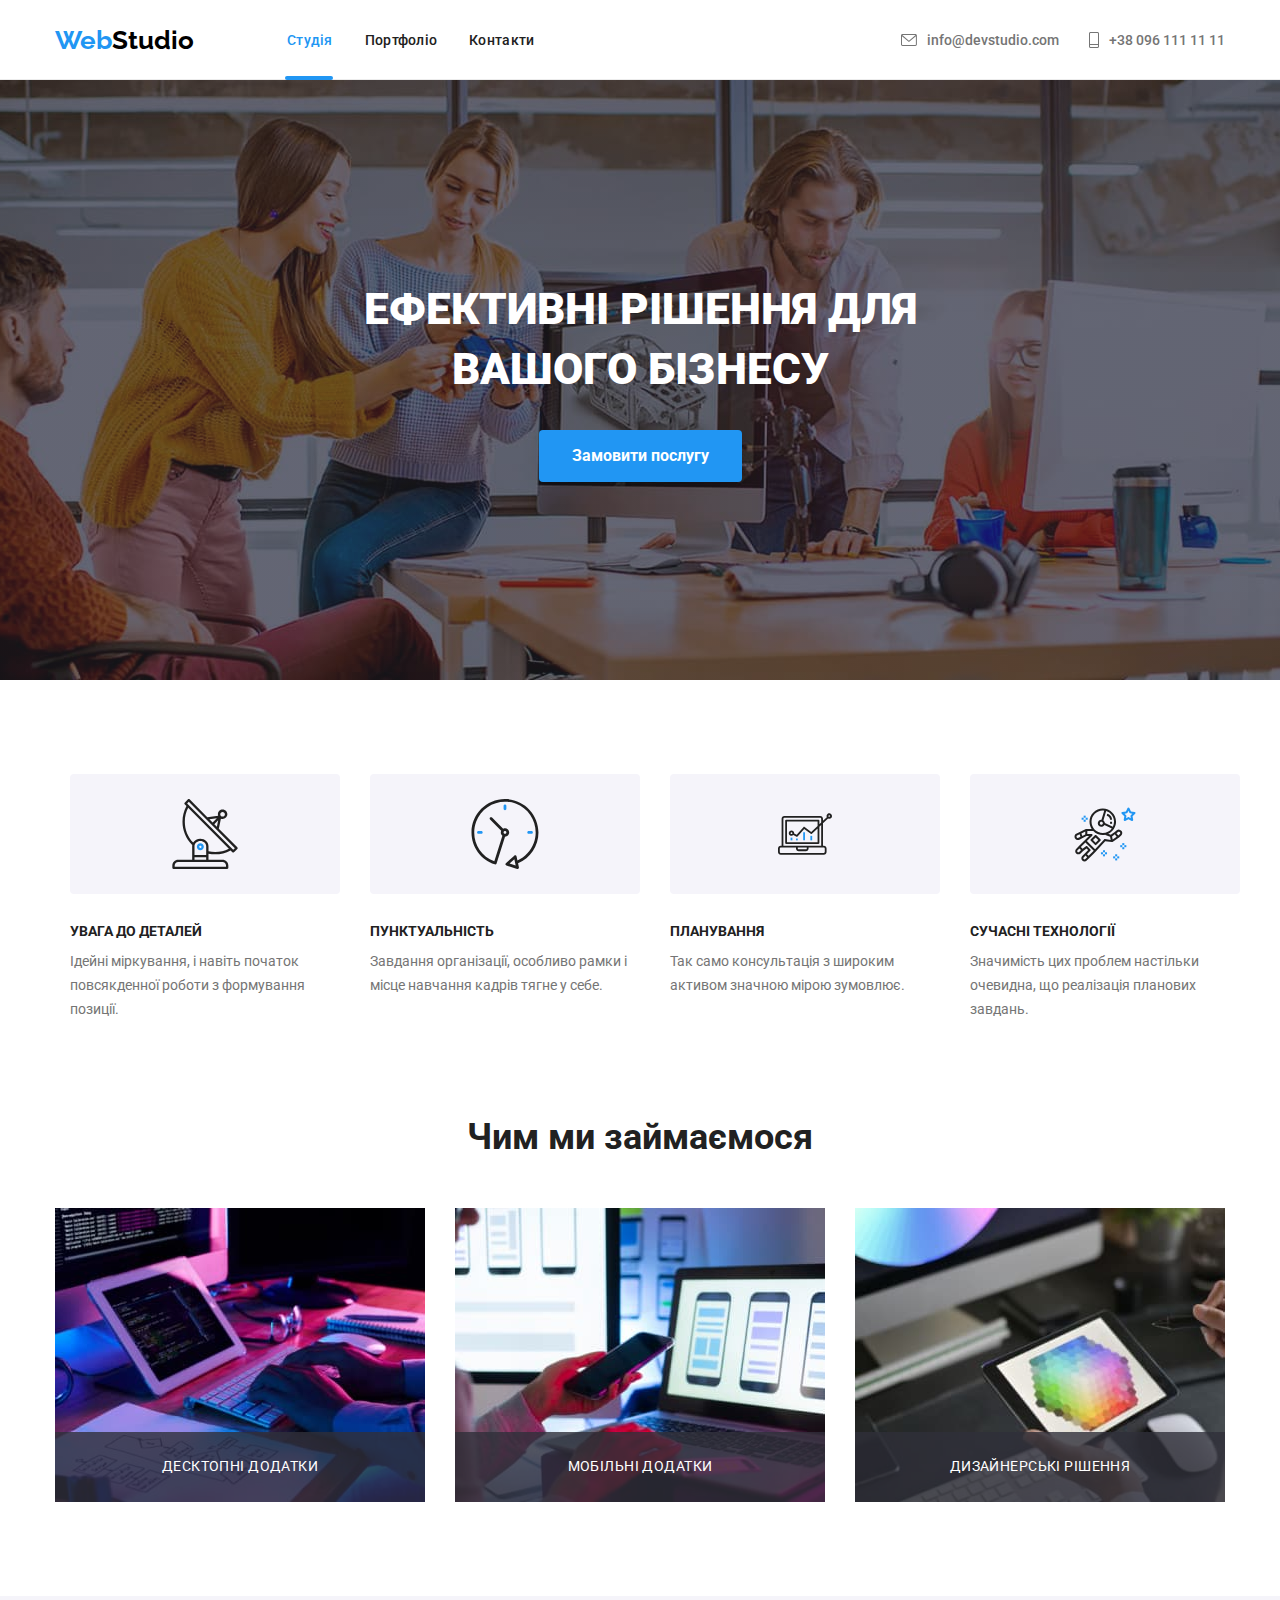
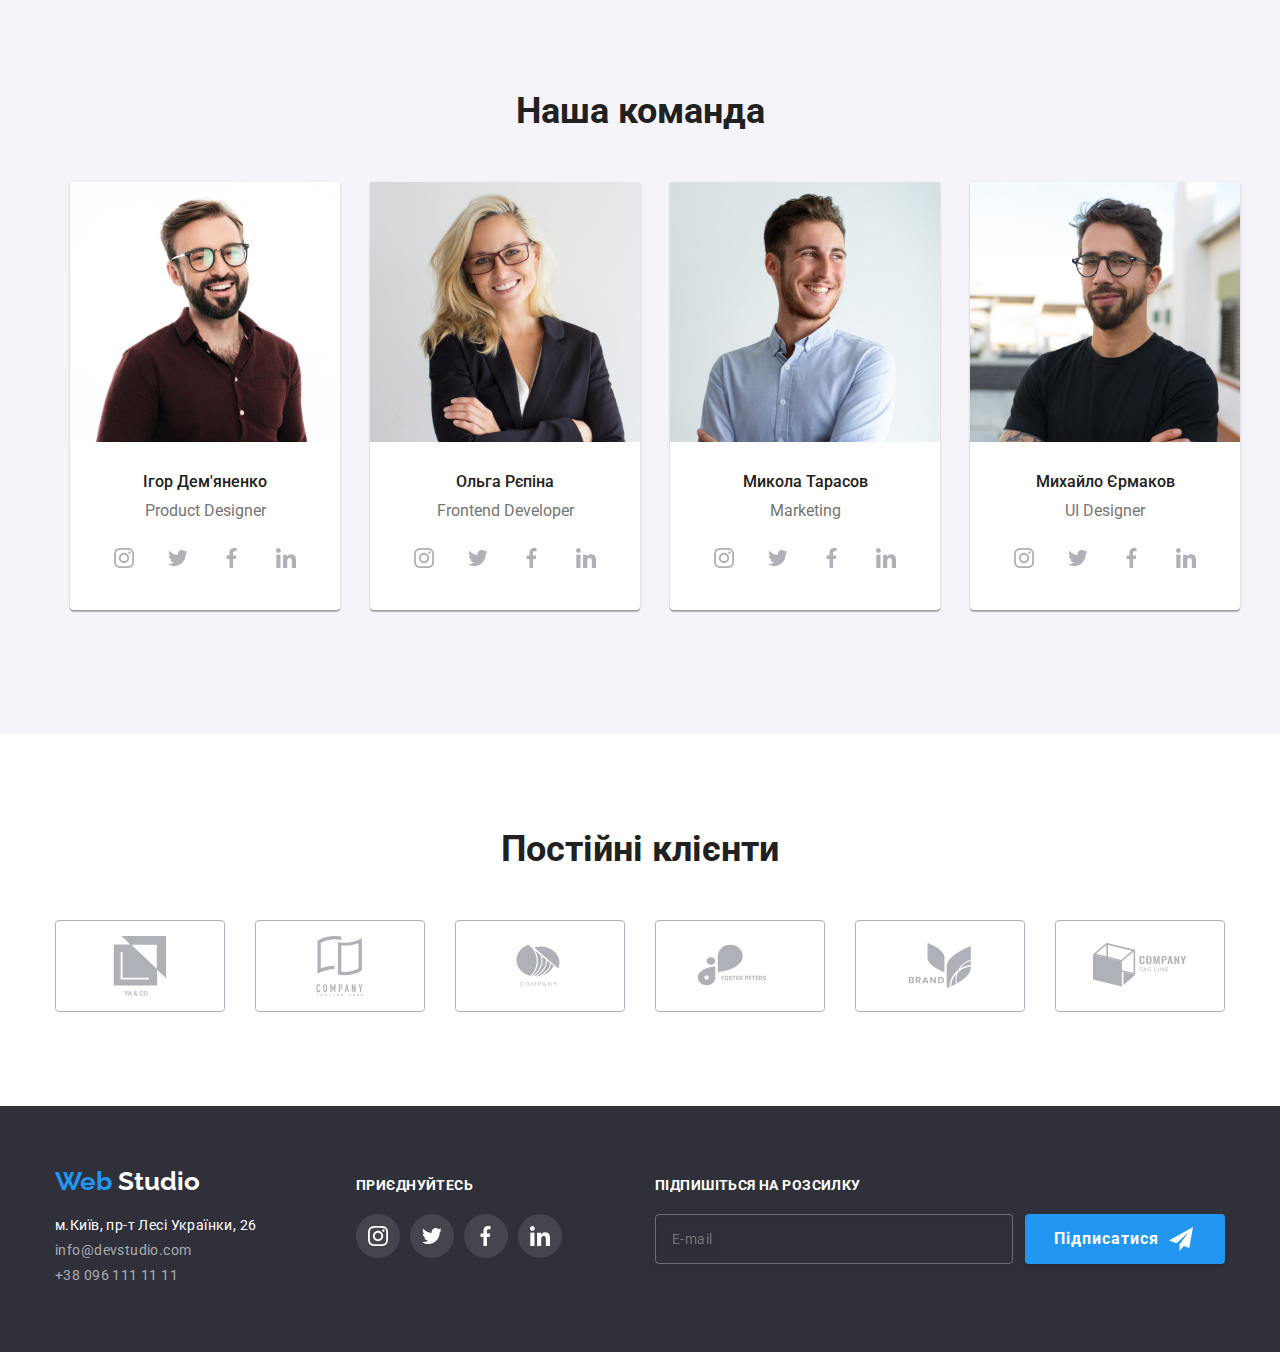
==== index.html @ b136bbb6 "Copy HW7" ====
<!doctype html>
<html lang="uk">

<!----------------------- Шапка сайта ----------------------->

<head>
  <meta charset="UTF-8">
  <meta http-equiv="X-UA-Compatible" content="IE=edge">
  <meta name="viewport" content="width=device-width, initial-scale=1.0">
  <title>Web Studio</title>
  <link rel="preconnect" href="https://fonts.googleapis.com">
  <link rel="preconnect" href="https://fonts.gstatic.com" crossorigin>
  <link href="https://fonts.googleapis.com/css2?family=Raleway:wght@700&family=Roboto:wght@400;500;700;900&display=swap"
    rel="stylesheet">
  <link rel="stylesheet" href="./css/main.min.css">
</head>

<body class="body">

  <!----------------------- Header ----------------------->
  <header class="header">
    <div class="header__container">
      <nav class="header__nav"> <a href="index.html" class="logo"><span class="logo--blue">Web</span>Studio</a>
        <ul class="header__list">
          <li class="header__item">
            <div class="header__thumb">
              <a class="link current" href="index.html">Студія</a>
              <div class="line__studio"></div>
            </div>
          </li>
          <li class="header__item"><a class="link" href="portfolio.html">Портфоліо</a></li>
          <li class="header__item"><a class="link" href="">Контакти</a></li>
        </ul>

      </nav>
      <ul class="contacts">
        <li class="contacts__item">
          <a class="contacts__link" href="mailto:info@devstudio.com">
            <svg width='16' height='12' class="link-svg">
              <use href="./images/icons.svg#icon-envelope"></use>
            </svg>info@devstudio.com</a>
        </li>

        <li class="contacts__item">
          <a class="contacts__link" href="tel:+380961111111">
            <svg width="10" height='16' class="link-svg">
              <use href="./images/icons.svg#icon-telephonelogo"></use>
            </svg>+38 096 111 11 11</a>
        </li>
      </ul>
    </div>
  </header>

  <!------------------------------ Main  --------------------------->
  <main>

    <!----------------------- Основний банер ----------------------->
    <section class="hero__section">
      <div class="hero__container">
        <h1 class="hero__title">Ефективні рішення для вашого бізнесу</h1>
        <div>
          <button type="button" class="button__design" data-modal-open>Замовити послугу</button>
        </div>
      </div>
    </section>

    <!--------------------------- Переваги ------------------------->
    <section class="features__section">
      <div class="features__container">
        <h2 class="section__title visually-hidden">Переваги</h2>
        <ul class="features features__container">
          <li class="features__item">
            <div class="features__thumb">
              <svg height='70'>
                <use href="images/icons.svg#icon-antenna"></use>
              </svg></div>
            <h3 class="title">УВАГА ДО ДЕТАЛЕЙ</h3>
            <p class="text">Ідейні міркування, і навіть початок повсякденної роботи з формування позиції.</p>
          </li>
          <li class="features__item">
            <div class="features__thumb">
              <svg height='70'>
                <use href="images/icons.svg#icon-clock"></use>
              </svg></div>
            <h3 class="title">ПУНКТУАЛЬНІСТЬ</h3>
            <p class="text">Завдання організації, особливо рамки і місце навчання кадрів тягне у себе.</p>
          </li>
          <li class="features__item icon-diagram">
            <div class="features__thumb">
              <svg height='54'>
                <use href="images/icons.svg#icon-diagram"></use>
              </svg></div>
            <h3 class="title">ПЛАНУВАННЯ</h3>
            <p class="text">Так само консультація з широким активом значною мірою зумовлює.</p>
          </li>
          <li class="features__item icon-astronaut">
            <div class="features__thumb">
              <svg height='61'>
                <use href="images/icons.svg#icon-astronaut"></use>
              </svg></div>
            <h3 class="title">СУЧАСНІ ТЕХНОЛОГІЇ</h3>
            <p class="text">Значимість цих проблем настільки очевидна, що реалізація планових завдань.</p>
          </li>
        </ul>
      </div>
    </section>

    <!----------------------- Чим ми займаємось ----------------------->
    <section class="examples__section">
      <div class="examples__container">
        <h2 class="section__title">Чим ми займаємося</h2>
        <ul class="examples__list">
          <li class="examples__item">
            <div class="examples__thumb">
              <img src="images/imgwork1.jpg" alt="Людина працює за компютером" width="370">
              <div class="examples__text">
                <p>Десктопні додатки</p>
              </div>
            </div>
          </li>
          <li class="examples__item">
            <div class="examples__thumb">
              <img src="images/imgwork2.jpg" alt="Людина працює з мобільним телефоном" width="370">
              <div class="examples__text">
                <p>Мобільні додатки</p>
              </div>
          </li>
          <li class="examples__item">
            <div class="examples__thumb">
              <img src="images/imgwork3.jpg" alt="Людина працює на планшеті" width="370">
              <div class="examples__text">
                <p>Дизайнерські рішення</p>
              </div>
            </div>
          </li>
        </ul>
      </div>
    </section>

    <!----------------------- Команда ----------------------->
    <section class="team__section">
      <div class="team__container">
        <h2 class="section__title">Наша команда</h2>
        <ul class="team__container team__list">
          <li class="team__hero">
            <img src="images/imgproddes.jpg" alt="Фотографія Продакт дизайнера" width="270">
            <div class="team__item">
              <h3 class="title">Ігор Дем'яненко</h3>
              <p class="text">Product Designer</p>
            </div>
            <div class="team__actions">
              <ul class="button">
                <li class="button__icon">
                  <a href="#"><svg class="button__logo">
                      <use href="images/icons.svg#icon-instagram"></use>
                    </svg>
                  </a>
                </li>
                <li class="button__icon">
                  <a href="#"><svg class="button__logo">
                      <use href="images/icons.svg#icon-twitter"></use>
                    </svg>
                  </a>
                </li>
                <li class="button__icon"><a href="#"><svg class="button__logo">
                      <use href="images/icons.svg#icon-facebook"></use>
                    </svg>
                  </a>
                </li>
                <li class="button__icon"><a href="#"><svg class="button__logo">
                      <use href="images/icons.svg#icon-linkedin"></use>
                    </svg>
                  </a>
                </li>
              </ul>
            </div>
          </li>
          <li class="team__hero">
            <img src="images/imgfrontdev.jpg" alt="Фотографія фронтенд девелопера" width="270">
            <div class="team__item">
              <h3 class="title">Ольга Рєпіна</h3>
              <p class="text">Frontend Developer</p>
            </div>
            <div class="team__actions">
              <ul class="button">
                <li class="button__icon">
                  <a href="#"><svg class="button__logo">
                      <use href="images/icons.svg#icon-instagram"></use>
                    </svg></a> </li>
                <li class="button__icon">
                  <a href="#"><svg class="button__logo">
                      <use href="images/icons.svg#icon-twitter"></use>
                    </svg></a></li>
                <li class="button__icon"><a href="#"><svg class="button__logo">
                      <use href="images/icons.svg#icon-facebook"></use>
                    </svg></a></li>
                <li class="button__icon"><a href="#"><svg class="button__logo">
                      <use href="images/icons.svg#icon-linkedin"></use>
                    </svg></a></li>
              </ul>
            </div>
          </li>
          <li class="team__hero">
            <img src="images/imgmarketing.jpg" alt="Фотографія маркетолога" width="270">
            <div class="team__item">
              <h3 class="title">Микола Тарасов</h3>
              <p class="text">Marketing</p>
            </div>
            <div class="team__actions">
              <ul class="button">
                <li class="button__icon">
                  <a href="#"><svg class="button__logo">
                      <use href="images/icons.svg#icon-instagram"></use>
                    </svg></a> </li>
                <li class="button__icon">
                  <a href="#"><svg class="button__logo">
                      <use href="images/icons.svg#icon-twitter"></use>
                    </svg></a></li>
                <li class="button__icon"><a href="#"><svg class="button__logo">
                      <use href="images/icons.svg#icon-facebook"></use>
                    </svg></a></li>
                <li class="button__icon"><a href="#"><svg class="button__logo">
                      <use href="images/icons.svg#icon-linkedin"></use>
                    </svg></a></li>
              </ul>
            </div>
          </li>
          <li class="team__hero">
            <img src="images/imguides.jpg" alt="Фотографія ЮАй дизайнера" width="270">
            <div class="team__item">
              <h3 class="title">Михайло Єрмаков</h3>
              <p class="text">UI Designer</p>
            </div>
            <div class="team__actions">
              <ul class="button">
                <li class="button__icon">
                  <a href="#"><svg class="button__logo">
                      <use href="images/icons.svg#icon-instagram"></use>
                    </svg></a> </li>
                <li class="button__icon">
                  <a href="#"><svg class="button__logo">
                      <use href="images/icons.svg#icon-twitter"></use>
                    </svg></a></li>
                <li class="button__icon"><a href="#"><svg class="button__logo">
                      <use href="images/icons.svg#icon-facebook"></use>
                    </svg></a></li>
                <li class="button__icon"><a href="#"><svg class="button__logo">
                      <use href="images/icons.svg#icon-linkedin"></use>
                    </svg></a></li>
              </ul>
            </div>
          </li>
        </ul>
      </div>

    </section>
  </main>

  <!------------------------------ Постійні клієнти ---------------------------->
  <section class="clients__section">
    <div class="clients__container">
      <h2 class="section__title">Постійні клієнти</h2>
      <a class="clients__block">
        <ul class="clients__list">
          <li class="clients__item">
            <a href="#" class="clients__thumb">
              <svg class="clients__icon company" width="46" height="59">
                <use href="images/icons.svg#icon-company"></use>
              </svg>
            </a>
          </li>
          <li class="clients__item">
            <a href="#" class="clients__thumb">
              <svg class="clients__icon union" width="40" height="52">
                <use href="images/icons.svg#icon-union"></use>
              </svg>
            </a>
          </li>
          <li class="clients__item">
            <a href="#" class="clients__thumb">
              <svg class="clients__icon onion">
                <use href="images/icons.svg#icon-onion"></use>
              </svg>
            </a>
          </li>
          <li class="clients__item">
            <a href="#" class="clients__thumb">
              <svg class="clients__icon fosterpeters">
                <use href="images/icons.svg#icon-fosterpeters"></use>
              </svg>
            </a>
          </li>
          <li class="clients__item">
            <a href="#" class="clients__thumb">
              <svg class="clients__icon brand">
                <use href="images/icons.svg#icon-brand"></use>
              </svg>
            </a>
          </li>
          <li class="clients__item">
            <a href="#" class="clients__thumb">
              <svg class="clients__icon tagline">
                <use href="images/icons.svg#icon-tagline"></use>
              </svg>
            </a>
          </li>
        </ul>
    </div>
  </section>

  <!----------------------- Футер ----------------------->
 <footer class="footer">
   <div class="container footer--container">
     <div><a href="index.html" class="footer__logo">
         <span class="footer__logo-blue">Web</span>
         <span class="footer__logo-white">Studio</span></a>
       <address>
         <div>
           <ul class="footer__nav">
             <li>
               <a class="address link" href="https://goo.gl/maps/ewdzD51WunYtRSSt5" target="_blank"
                 rel="noopener noreferrer">м.Київ, пр-т Лесі Українки, 26</a>
             </li>
             <li>
               <a class="contact link" href="mailto:info@devstudio.com">info@devstudio.com</a>
             </li>
             <li>
               <a class="contact link last" href="tel:+380961111111">+38 096 111 11 11</a>
             </li>
           </ul>
         </div>
       </address>
     </div>
      <!----------------------------Лінки на соцмережі--------------------------------->
      <div>
        <h3 class="footer__title">Приєднуйтесь</h3>
        <div class="socials">
          <ul class="socials__list">
            <li class="socials__item ">
              <a href="#">
                <svg class="socials__button">
                  <use href="./images/icons.svg#icon-instagram"></use>
                </svg>
              </a>
            </li>
            <li class="socials__item ">
              <a href="#">
                <svg class="socials__button">
                  <use href="./images/icons.svg#icon-twitter"></use>
                </svg>
              </a>
            </li>
            <li class="socials__item ">
              <a href="#">
                <svg class="socials__button">
                  <use href="./images/icons.svg#icon-facebook"></use>
                </svg>
              </a>
            </li>
            <li class="socials__item ">
              <a href="#">
                <svg class="socials__button">
                  <use href="./images/icons.svg#icon-linkedin"></use>
                </svg>
              </a>
            </li>
          </ul>
        </div>
      </div>

      <!----------------------------Форма email підписки---------------------------------->
      <div class="footer__mail">
        <h3 class="footer__title">Підпишіться на розсилку</h3>
        <div class="footer__field">
          <label for="mail"></label>
          <input type="email" name="mail" id="mail" placeholder="E-mail" />
          <button type="submit" class='footer__subscribtion'>Підписатися<svg class="footer__send">
              <use href="./images/icons.svg#icon-send"></use>
            </svg></button>
        </div>
      </div>
    </div>
  </footer>
  <!----------------------------Модальне ввікно------------------------------------->
  <div class="modal is-hidden" data-modal>
    <div class="modal__container">
      <button type="button" class="modal__close" data-modal-close>
        <svg class="close__logo">
          <use href="images/icons.svg#icon-vector-close"></use>
        </svg>
      </button>
      <p class="modal__title">Залиште свої дані, ми вам передзвонимо</p>
      <form class="modal__form" autocomplete="off">
        <div class="form__field">
          <label class="form__label" for="name" autofocus>Ім'я</label>
          <input class="form__input" type="text" name="name" id="name" />
          <div class="modal__logo">
            <svg class="name__logo">
              <use href="images/icons.svg#icon-name"></use>
            </svg>
          </div>
        </div>
        <div class="form__field">
          <label class="form__label" for="tel">Телефон</label>
          <input class="form__input" type="tel" name="tel" id="tel" />
          <div class="modal__telephone">
            <svg class="telephone__logo">
              <use href="images/icons.svg#icon-telephone"></use>
            </svg>
          </div>
        </div>

        <div class="form__field">
          <label class="form__label" for="mail">Пошта</label>
          <input class="form__input" type="email" name="mail" id="mail" />
          <div class="modal__mail">
            <svg class="mail__logo">
              <use href="images/icons.svg#icon-mail"></use>
            </svg>
          </div>
        </div>
        <div class="form__field">
          <label class="form__label" for="comment">Коментар</label>
          <textarea class="form__area" type="text" name="comment" id="comment" rows="10" placeholder="Введіть текст">
          </textarea>
        </div>
        <div class="checkbox__form">
          <label class="checkbox__policy" for="policy">
            <input class="checkbox" type="checkbox" name="policy" id="policy" />
            <svg class="checkbox__logo">
              <use href="images/icons.svg#icon-chekbox"></use>
            </svg>
            <svg class="approve__logo">
              <use href="images/icons.svg#icon-icon-check"></use>
            </svg>Погоджуюся з розсилкою та приймаю<a class="link__legal" href="#"> Умови договору</a>
          </label>
        </div>

        <button class="modal__button" type="submit">Відправити</button>
      </form>
    </div>
  </div>
  <script src="./js/modal.js"></script>
</body>

</html>
---- css/main.min.css ----
a{text-decoration:none;cursor:pointer}h1,h2,h3,h4,h5,h6,p,ul,ol{margin-top:0;margin-bottom:0;margin-left:0;margin-right:0;list-style:none;padding-left:0}li{line-height:initial}address{font-style:normal}img{display:block;margin:0}.visually-hidden{position:absolute;width:1px;height:1px;margin:-1px;border:0;padding:0;white-space:nowrap;clip-path:inset(100%);clip:rect(0 0 0 0);overflow:hidden}html{box-sizing:border-box}*,*::after,*::before{box-sizing:inherit}*:focus{border:1px solid var(--focus-color)}.section{padding-top:94px;padding-bottom:94px}.section__title{margin-top:0;margin-bottom:50px;color:var(--title-text-color);font-weight:700;font-size:36px;line-height:1.17;text-align:center}.container{margin-left:auto;margin-right:auto;width:1200px;padding-left:15px;padding-right:15px}.container.section{padding-top:0px}/*! modern-normalize v1.0.0 | MIT License | https://github.com/sindresorhus/modern-normalize */*,::after,::before{box-sizing:border-box}:root{-moz-tab-size:4;tab-size:4}html{line-height:1.15;-webkit-text-size-adjust:100%}body{margin:0}body{font-family:system-ui,-apple-system,"Segoe UI",Roboto,Helvetica,Arial,sans-serif,"Apple Color Emoji","Segoe UI Emoji"}hr{height:0;color:inherit}abbr[title]{text-decoration:underline dotted}b,strong{font-weight:bolder}code,kbd,pre,samp{font-family:ui-monospace,SFMono-Regular,Consolas,"Liberation Mono",Menlo,monospace;font-size:1em}small{font-size:80%}sub,sup{font-size:75%;line-height:0;position:relative;vertical-align:baseline}sub{bottom:-0.25em}sup{top:-0.5em}table{text-indent:0;border-color:inherit}button,input,optgroup,select,textarea{font-family:inherit;font-size:100%;line-height:1.15;margin:0}button,select{text-transform:none}[type=button],[type=reset],[type=submit],button{-webkit-appearance:button}::-moz-focus-inner{border-style:none;padding:0}:-moz-focusring{outline:1px dotted ButtonText}:-moz-ui-invalid{box-shadow:none}legend{padding:0}progress{vertical-align:baseline}::-webkit-inner-spin-button,::-webkit-outer-spin-button{height:auto}[type=search]{-webkit-appearance:textfield;outline-offset:-2px}::-webkit-search-decoration{-webkit-appearance:none}::-webkit-file-upload-button{-webkit-appearance:button;font:inherit}summary{display:list-item}:root{--primary-text-color: #757575;--title-text-color: #212121;--accent-color: #2196F3;--hover-color: #2196F3;--focus-color: #2196F3;--link-color: #212121;--primary-bttn-color: #2196F3}.body{background:#fff;color:var(--primary-text-color);font-family:"Roboto",sans-serif;font-style:normal;font-weight:400}.header{height:80px;border-bottom:1px solid #ececec}.header__container{margin-left:auto;margin-right:auto;width:1200px;padding-left:15px;padding-right:15px;display:flex;align-items:center;justify-content:space-between}.header__nav{display:flex;align-items:center}.header__list{display:flex;align-items:center;font-weight:500;font-size:14px;line-height:1.14;margin-left:93px}.header__list .link{color:var(--link-color);position:static;transition-duration:250ms;transition-timing-function:cubic-bezier(0.4, 0, 0.2, 1)}.header__list .link:hover{color:var(--hover-color)}.header__list .link:focus{color:var(--focus-color)}.header__list .link.current{color:var(--accent-color)}.header__item{padding-top:32px;padding-bottom:32px;margin-right:32px;letter-spacing:.02em}.header__item:last-child{margin-right:0px}.header__thumb{position:relative}.contacts{display:flex;font-weight:500;font-size:14px;line-height:1.14;margin-left:auto;gap:30px}.contacts__link{display:flex;color:var(--primary-text-color);fill:var(--primary-text-color);align-items:center;transition-duration:250ms;transition-timing-function:cubic-bezier(0.4, 0, 0.2, 1)}.contacts__link:hover{color:var(--hover-color);fill:var(--hover-color)}.contacts__link:focus{color:var(--focus-color);fill:var(--hover-color)}.contacts__item{display:flex;padding-top:32px;padding-bottom:32px;align-items:center}.line__studio{position:absolute;width:48px;height:4px;left:-2px;top:44px;background:#2196f3;border-radius:2px}.line__portfolio{position:absolute;width:78px;height:4px;top:44px;left:-3px;background:#2196f3;border-radius:2px}.link-svg{margin-right:10px}.hero__section{background-color:#2f303a;text-align:center;padding-top:200px;padding-bottom:200px;max-width:1600px;max-height:600px;margin-left:auto;margin-right:auto;background-image:linear-gradient(to right, rgba(47, 48, 58, 0.4), rgba(47, 48, 58, 0.4)),url(../images/imgherooverlay.jpg);background-repeat:no-repeat;background-size:cover;background-position:center;background-color:#c4c4c4}.hero__container{margin-left:auto;margin-right:auto;width:1200px;padding-left:15px;padding-right:15px}.hero__title{display:inline-block;width:696px;padding-bottom:30px;font-weight:900;font-size:44px;line-height:1.36;text-transform:uppercase;color:#fff}.button__design{box-shadow:0px 4px 4px rgba(0,0,0,.15);background-color:#2196f3;padding:10px 32px;min-width:152px;color:#fff;font-weight:700;font-size:16px;line-height:1.88}.features__container{display:flex;margin-left:auto;margin-right:auto;width:1200px;padding-left:15px;padding-right:15px}.features__section{padding-top:94px;padding-bottom:94px}.features__section__title{margin-top:0;margin-bottom:50px;color:var(--title-text-color);font-weight:700;font-size:36px;line-height:1.17;text-align:center}.features__item{margin-right:30px}.features__item:last-child{margin-right:0}.features__thumb{display:flex;width:270px;height:120px;align-items:center;background-color:#f5f4fa;border-radius:4px}.features .title{padding-top:30px;padding-bottom:10px;font-weight:700;font-size:14px;line-height:1.14;text-transform:uppercase;color:var(--title-text-color)}.features .text{font-size:14px;line-height:1.71}.team__container{margin-left:auto;margin-right:auto;width:1200px;padding-left:15px;padding-right:15px;margin-bottom:30px}.team__container .title{margin-bottom:10px;font-weight:500;font-size:16px;line-height:1.19;text-align:center;color:var(--title-text-color)}.team__container .text{font-size:16px;line-height:1.19;text-align:center;color:var(--primary-text-color)}.team__section{background-color:#f5f4fa;padding-top:94px;padding-bottom:94px}.team__section__title{margin-top:0;margin-bottom:50px;color:var(--title-text-color);font-weight:700;font-size:36px;line-height:1.17;text-align:center}.team__item{width:270px;padding-top:30px;padding-bottom:16px}.team__list{display:flex;gap:30px}.team__list>.team__hero{background-color:#fff;box-shadow:0px 1px 3px rgba(0,0,0,.12),0px 1px 1px rgba(0,0,0,.14),0px 2px 1px rgba(0,0,0,.2);border-radius:0px 0px 4px 4px}.team__actions{display:block;padding:0;margin:0;list-style:0}.button{display:flex;padding:0;border:none;gap:10px;margin-bottom:30px;justify-content:center;background-size:20px 20px}.button__icon{display:inline-block;padding:12px;width:44px;height:44px;fill:#afb1b8;background-color:#fff;align-items:center;text-align:center;border-radius:50%;transition-duration:250ms;transition-timing-function:cubic-bezier(0.4, 0, 0.2, 1)}.button__icon:hover{fill:#fff;background-color:#2196f3;cursor:pointer}.button__logo{width:20px;height:20px}.clients__section{padding-top:94px;padding-bottom:94px}.clients__section__title{margin-top:0;margin-bottom:50px;color:var(--title-text-color);font-weight:700;font-size:36px;line-height:1.17;text-align:center}.clients__container{margin-left:auto;margin-right:auto;width:1200px;padding-left:15px;padding-right:15px}.clients__block{display:block;padding:0;margin:0;list-style:0}.clients__list{display:flex;padding:0;border:none;gap:30px;justify-content:flex-end}.clients__thumb{display:flex;content:"";width:170px;height:92px;align-items:center;background:rgba(0,0,0,0);justify-content:center;border:1px solid #afb1b8;border-radius:4px;cursor:pointer;transition-duration:250ms;transition-timing-function:cubic-bezier(0.4, 0, 0.2, 1)}.clients__thumb:hover .clients__icon{fill:#2196f3}.clients__thumb:hover{border:1px solid #2196f3;fill:#2196f3}.clients__icon{fill:#afb1b8;background:rgba(0,0,0,0);width:106px;height:60px;transition-duration:250ms;transition-timing-function:cubic-bezier(0.4, 0, 0.2, 1)}.modal{width:100%;height:100%;position:fixed;top:0;background-color:rgba(65,56,56,.5215686275);animation-fill-mode:none;opacity:1;transition-duration:250ms;transition-timing-function:cubic-bezier(0.4, 0, 0.2, 1)}.modal__container{width:528px;min-height:581px;padding:40px;background-color:#fff;box-shadow:0px 1px 3px rgba(0,0,0,.12),0px 1px 1px rgba(0,0,0,.14),0px 2px 1px rgba(0,0,0,.2);border-radius:4px;position:absolute;top:50%;left:50%;transform:translate(-50%, -50%);display:block}.modal__title{margin-bottom:30px;font-weight:700;font-size:20px;line-height:23px;text-align:center;letter-spacing:.03em;color:#212121}.modal__form{position:relative;display:flex;flex-direction:column;text-align:left;align-items:center;font-weight:400;font-size:12px;line-height:1.17;letter-spacing:.01em;color:#757575;transition-duration:250ms;transition-timing-function:cubic-bezier(0.4, 0, 0.2, 1)}.modal__close{position:absolute;width:30px;height:30px;background-color:rgba(0,0,0,0);border-radius:50%;right:8px;top:8px;border:1px solid rgba(0,0,0,.1);transition-duration:250ms;transition-timing-function:cubic-bezier(0.4, 0, 0.2, 1)}.modal__close:hover .close__logo{fill:#2196f3;cursor:pointer}.close__logo{width:11px;height:11px;border-color:#757575;fill:#000}.is-hidden{opacity:0;pointer-events:0;visibility:hidden;transform:scaleY(1);transition-duration:250ms;transition-timing-function:cubic-bezier(0.4, 0, 0.2, 1)}.form__field textarea{padding-top:12px;padding-left:18px;border-radius:4px;resize:none}.form__field textarea::placeholder{font-weight:400;font-size:12px;line-height:1.17;letter-spacing:.01em;color:rgba(117,117,117,.5)}.form__field{display:flex;flex-direction:column;margin-bottom:20px;width:448px;text-align:left;transition-duration:250ms;transition-timing-function:cubic-bezier(0.4, 0, 0.2, 1)}.form__field input{width:448px;height:40px;border:1px solid rgba(33,33,33,.2);border-radius:4px;padding-left:42px}.form__field:hover input{border:1px solid var(--hover-color);cursor:pointer}.form__field:focus input{border:1px solid var(--hover-color)}.form__field:focus-within{fill:var(--focus-color)}.form__field textarea{border:1px solid rgba(33,33,33,.2)}.form__field:hover textarea{border:1px solid var(--hover-color);cursor:pointer}.form__field:hover{fill:#188ce8}.form__label{margin-bottom:4px}.form__input:active{fill:var(--focus-color);border:1px solid var(--focus-color)}.form__input:focus{outline:none !important;border-color:var(--focus-color)}.form__area{height:120px}.form__area:focus{outline:none !important;border-color:var(--focus-color)}.link__legal{color:#2196f3;line-height:1;border-bottom:1px solid #2196f3}.name__logo{width:12px;height:12px}.modal__logo{position:absolute;left:15px;top:30px}.telephone__logo{width:13px;height:13px}.modal__telephone{position:absolute;left:15px;top:110px}.mail__logo{width:15px;height:12px}.modal__mail{position:absolute;left:15px;top:188px}.checkbox{display:flex;width:1px;height:1px;margin:-1px;border:0;padding:0;white-space:nowrap;clip-path:inset(100%);clip:rect(0 0 0 0);overflow:hidden}.checkbox__form{position:relative;display:flex;align-items:center}.checkbox__policy{padding-left:7px;display:flex;width:400px;font-weight:400;font-size:14px;line-height:1.71;letter-spacing:.03em;color:#757575;justify-content:space-between;align-items:center;transition-duration:250ms;transition-timing-function:cubic-bezier(0.4, 0, 0.2, 1)}.checkbox__logo{position:absolute;width:16px;height:15px;fill:#212121;left:-13px;align-items:center;border-radius:2px}.checkbox:checked+.checkbox__logo{fill:#2196f3;background:#2196f3}.approve__logo{position:absolute;width:11px;height:8px;fill:#fff;left:-10px;align-items:center}.checkbox:checked+.approve__logo{fill:#2196f3}.modal__button{width:200px;height:50px;font-weight:700;font-size:16px;line-height:1.9;align-items:center;text-align:center;letter-spacing:.06em;color:#fff;background:#188ce8;box-shadow:0px 4px 4px rgba(0,0,0,.15);border-radius:4px;margin-left:124px;margin-top:30px}.footer{padding-top:60px;background-color:#2f303a}.footer--container{display:flex}.footer__nav{width:231px;display:inline-block;padding-bottom:60px;margin-right:70px;font-style:normal;font-weight:400;font-size:14px;line-height:1.71;letter-spacing:.03em;transition-duration:250ms;transition-timing-function:cubic-bezier(0.4, 0, 0.2, 1)}.footer__nav .address{display:inline-block;margin-bottom:9px;color:#fff}.footer__nav .contact{display:inline-block;margin-bottom:9px;color:rgba(255,255,255,.6)}.footer__nav .link:hover,.footer__nav link:focus{color:var(--focus-color)}.footer__title{font-weight:700;font-size:14px;line-height:1.14;padding-top:12px;padding-bottom:20px;letter-spacing:.03em;text-transform:uppercase;color:#fff}.socials{display:block;padding:0;margin:0;list-style:0}.socials__list{display:flex;padding:0;border:none;gap:10px;justify-content:center;background-size:20px 20px}.socials__item{display:inline-block;padding:12px;width:44px;height:44px;fill:#fff;background-color:rgba(255,255,255,.1);align-items:center;text-align:center;border-radius:50%;transition-duration:250ms;transition-timing-function:cubic-bezier(0.4, 0, 0.2, 1)}.socials__item:hover{fill:#fff;background-color:#2196f3;cursor:pointer}.socials__button{width:20px;height:20px}.projects__section{padding-top:94px;padding-bottom:94px;margin-left:auto;margin-right:auto;width:1200px;padding-left:15px;padding-right:15px;padding-top:0px}.projects__section__title{margin-top:0;margin-bottom:50px;color:var(--title-text-color);font-weight:700;font-size:36px;line-height:1.17;text-align:center}.projects__list{display:flex;flex-wrap:wrap}.projects__list .title{color:var(--title-text-color);font-weight:700;font-size:18px;line-height:2}.projects__list .text{color:var(--primary-text-color)}.projects__item{width:370px;margin-right:30px;margin-bottom:30px}.projects__item:nth-child(3n){margin-right:0}.projects__item:nth-last-child(-n+3){margin-bottom:0}.projects__item>.title{display:block;align-items:center}.projects__item>.text{display:block;align-items:center}.projects__thumb{position:relative;width:370px;height:294px;overflow:hidden}.projects__link:hover{display:block;box-shadow:0px 1px 1px rgba(0,0,0,.12),0px 4px 4px rgba(0,0,0,.06),1px 4px 6px rgba(0,0,0,.16);transition-duration:250ms;transition-timing-function:cubic-bezier(0.4, 0, 0.2, 1)}.projects__box{padding:20px 24px;border:1px solid #eee;border-top:0}.projects__text{opacity:0;position:absolute;top:0;left:0;height:100%;padding:63px 24px;font-size:18px;line-height:1.56;letter-spacing:.03em;background-color:rgba(33,150,243,.9);color:#fff;transform:translateY(100%);transition-duration:250ms;transition-timing-function:cubic-bezier(0.4, 0, 0.2, 1)}.projects__item:hover .projects__text{transform:translateY(0);opacity:1}.examples__container{margin-left:auto;margin-right:auto;width:1200px;padding-left:15px;padding-right:15px}.examples__section{padding-top:94px;padding-bottom:94px;padding-top:0px}.examples__section__title{margin-top:0;margin-bottom:50px;color:var(--title-text-color);font-weight:700;font-size:36px;line-height:1.17;text-align:center}.examples__list{display:flex;gap:30px}.examples__thumb{position:relative}.examples__text{position:absolute;display:inline-block;width:370px;height:70px;padding:27px;bottom:0;color:#fff;font-style:Bold;font-size:14px;line-height:1.14;text-align:center;letter-spacing:.03em;text-transform:uppercase;background:rgba(47,48,58,.8)}button{cursor:pointer;border-radius:4px;border:1px solid rgba(0,0,0,0);margin-right:auto;margin-left:auto}.container{margin-left:auto;margin-right:auto;width:1200px;padding-left:15px;padding-right:15px}.container.section{padding-top:0px}.filters{padding-top:94px;padding-bottom:94px;display:flex;align-items:center;justify-content:center;gap:8px;margin-bottom:0px;padding-bottom:50px}.filters__title{margin-top:0;margin-bottom:50px;color:var(--title-text-color);font-weight:700;font-size:36px;line-height:1.17;text-align:center}.filters__button{display:inline-block;color:#212121;background:#f5f4fa;padding:6px 22px;font-weight:500;font-size:16px;line-height:1.62;margin-right:auto;margin-left:auto;text-align:center;transition-duration:250ms;transition-timing-function:cubic-bezier(0.4, 0, 0.2, 1)}.filters__button:hover{color:#fff;background-color:var(--primary-bttn-color);box-shadow:0px 3px 1px rgba(0,0,0,.1),0px 1px 2px rgba(0,0,0,.08),0px 2px 2px rgba(0,0,0,.12)}.filters__button:focus{color:#fff;background-color:var(--primary-bttn-color);box-shadow:0px 3px 1px rgba(0,0,0,.1),0px 1px 2px rgba(0,0,0,.08),0px 2px 2px rgba(0,0,0,.12)}.filters__section{padding-top:94px;padding-bottom:94px}.filters__section__title{margin-top:0;margin-bottom:50px;color:var(--title-text-color);font-weight:700;font-size:36px;line-height:1.17;text-align:center}.filters__container{margin-left:auto;margin-right:auto;width:1200px;padding-left:15px;padding-right:15px}.filters__item{display:block}.filters__item:last-child{margin-right:0}.footer__logo{display:inline-block;color:#000;font-family:"Raleway";font-style:normal;font-weight:700;font-size:26px;line-height:1.19}.footer__logo-white{display:inline-block;margin-bottom:20px;color:#fff}.footer__logo-blue{display:inline-block;align-items:center;color:#2196f3}.logo{display:inline-block;color:#000;font-family:"Raleway";font-style:normal;font-weight:700;font-size:26px;line-height:1.19}.logo--blue{display:inline-block;align-items:center;color:#2196f3}.footer__mail{margin-left:93px}.footer__field{display:flex;background-color:rgba(0,0,0,0)}.footer__field input{width:358px;height:50px;font-weight:400;font-size:14px;line-height:1.25;align-items:center;letter-spacing:.03em;color:rgba(255,255,255,.6);padding:15px 0px 15px 16px;background-color:rgba(0,0,0,0);border:1px solid rgba(255,255,255,.3);filter:drop-shadow(0px 4px 4px rgba(0, 0, 0, 0.15));border-radius:4px}.footer__subscribtion{display:flex;width:200px;height:50px;padding:10px 10px 10px 28px;margin-left:12px;font-weight:700;font-size:16px;line-height:1.88;background-color:#2196f3;box-shadow:0px 4px 4px rgba(0,0,0,.15);border-radius:4px;text-align:left;align-items:center;letter-spacing:.06em;color:#fff}.footer__send{margin-left:10px;width:24px;height:24px;fill:#fff;background:rgba(0,0,0,0)}/*# sourceMappingURL=main.min.css.map */
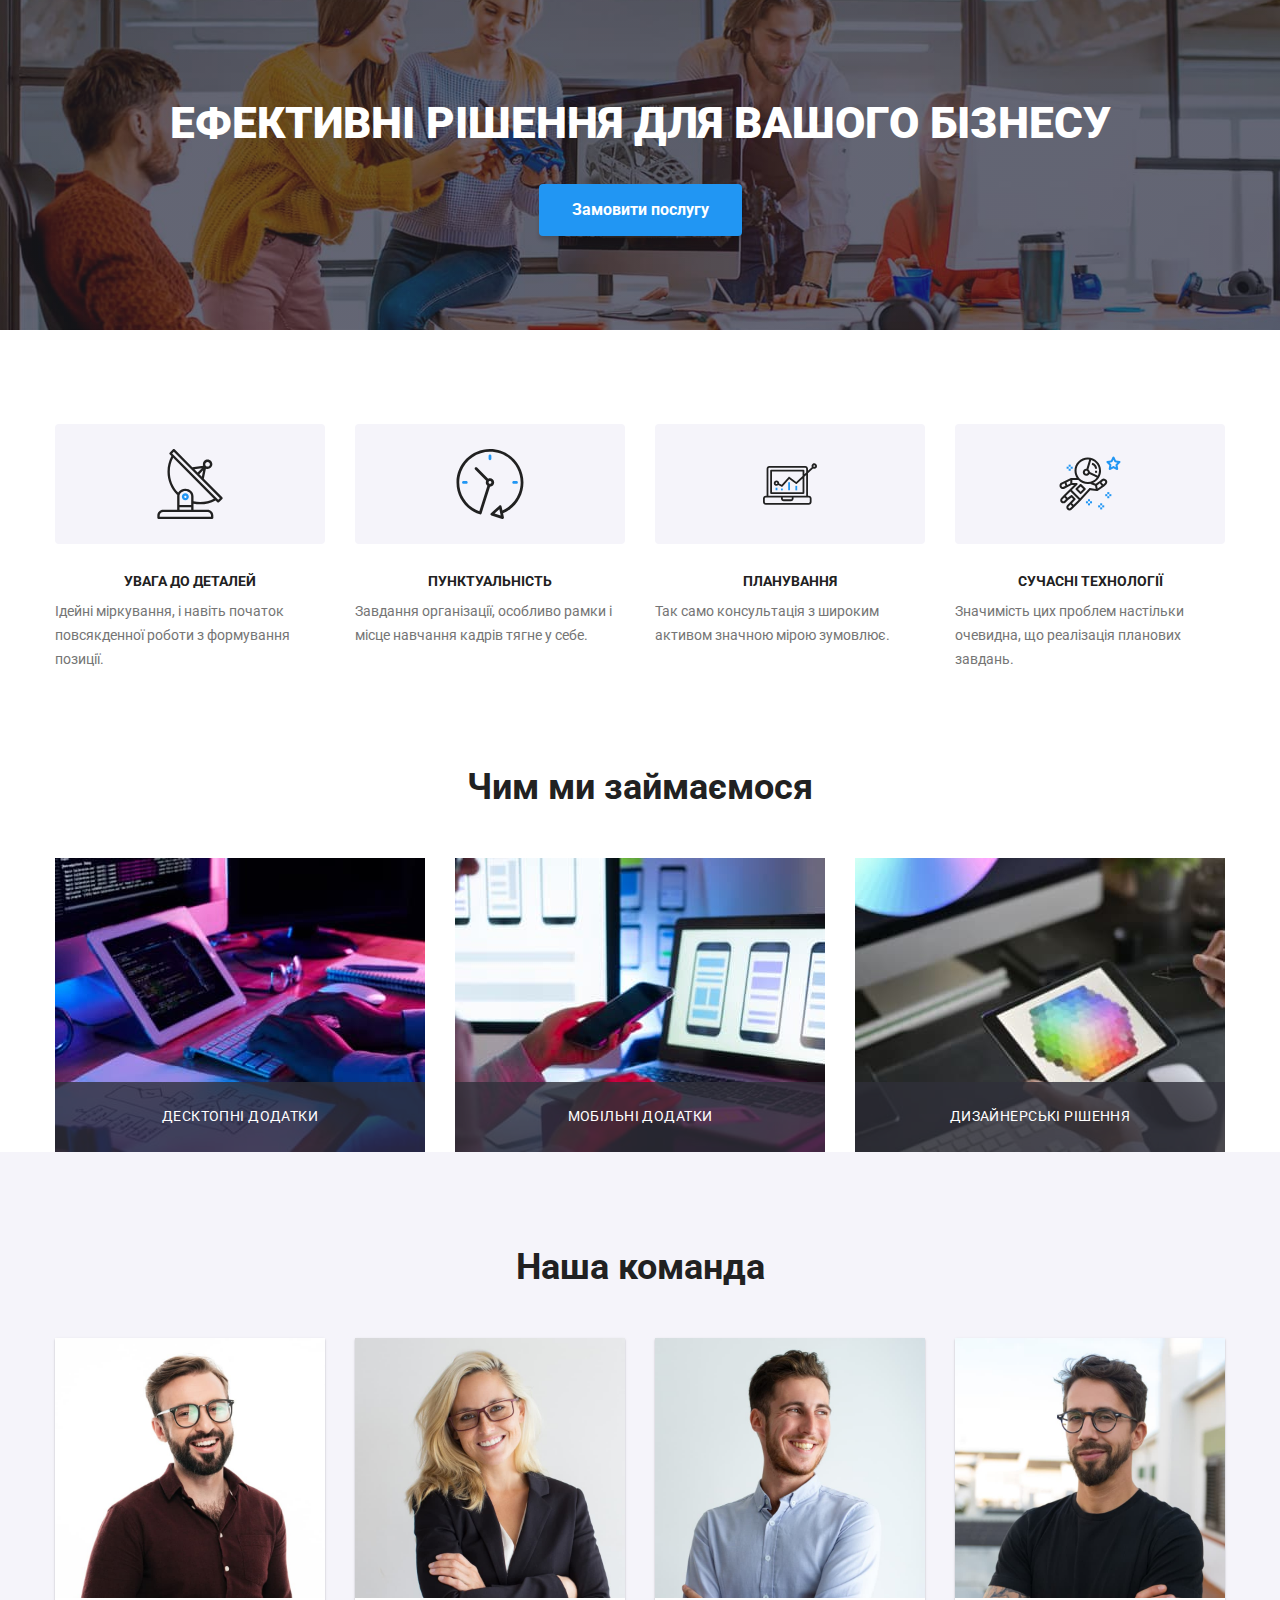
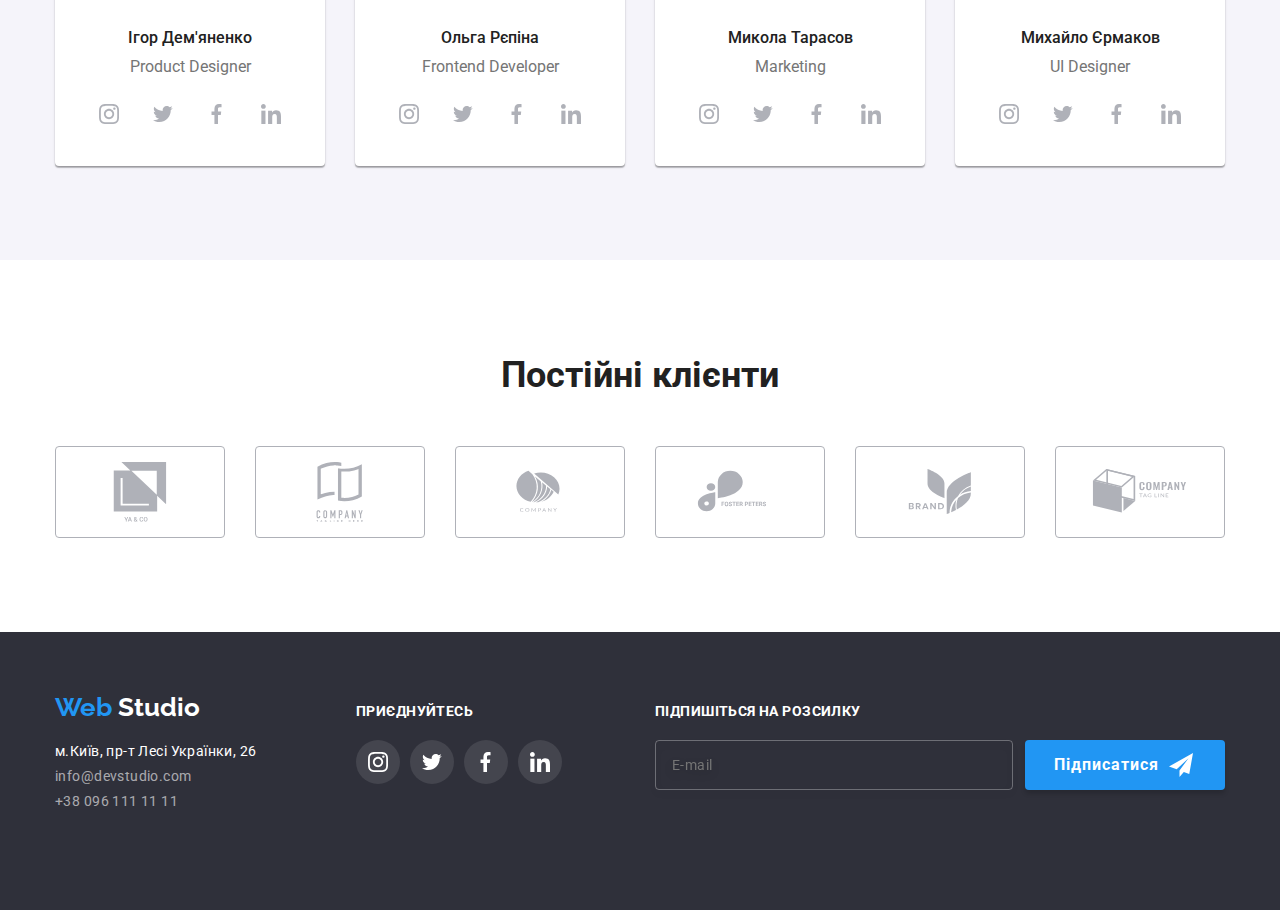
==== commit d3aea7f3: "Rewriting for mobile" ====
--- a/index.html
+++ b/index.html
@@ -18,7 +18,7 @@
 <body class="body">
 
   <!----------------------- Header ----------------------->
-  <header class="header">
+  <!-- <header class="header">
     <div class="header__container">
       <nav class="header__nav"> <a href="index.html" class="logo"><span class="logo--blue">Web</span>Studio</a>
         <ul class="header__list">
@@ -49,7 +49,7 @@
         </li>
       </ul>
     </div>
-  </header>
+  </header> -->
 
   <!------------------------------ Main  --------------------------->
   <main>
@@ -68,38 +68,38 @@
     <section class="features__section">
       <div class="features__container">
         <h2 class="section__title visually-hidden">Переваги</h2>
-        <ul class="features features__container">
+        <ul class="features__wrap">
           <li class="features__item">
             <div class="features__thumb">
               <svg height='70'>
                 <use href="images/icons.svg#icon-antenna"></use>
               </svg></div>
-            <h3 class="title">УВАГА ДО ДЕТАЛЕЙ</h3>
-            <p class="text">Ідейні міркування, і навіть початок повсякденної роботи з формування позиції.</p>
+            <h3 class="features__title">УВАГА ДО ДЕТАЛЕЙ</h3>
+            <p class="features__text">Ідейні міркування, і навіть початок повсякденної роботи з формування позиції.</p>
           </li>
           <li class="features__item">
             <div class="features__thumb">
               <svg height='70'>
                 <use href="images/icons.svg#icon-clock"></use>
               </svg></div>
-            <h3 class="title">ПУНКТУАЛЬНІСТЬ</h3>
-            <p class="text">Завдання організації, особливо рамки і місце навчання кадрів тягне у себе.</p>
+            <h3 class="features__title">ПУНКТУАЛЬНІСТЬ</h3>
+            <p class="features__text">Завдання організації, особливо рамки і місце навчання кадрів тягне у себе.</p>
           </li>
           <li class="features__item icon-diagram">
             <div class="features__thumb">
               <svg height='54'>
                 <use href="images/icons.svg#icon-diagram"></use>
               </svg></div>
-            <h3 class="title">ПЛАНУВАННЯ</h3>
-            <p class="text">Так само консультація з широким активом значною мірою зумовлює.</p>
+            <h3 class="features__title">ПЛАНУВАННЯ</h3>
+            <p class="features__text">Так само консультація з широким активом значною мірою зумовлює.</p>
           </li>
           <li class="features__item icon-astronaut">
             <div class="features__thumb">
               <svg height='61'>
                 <use href="images/icons.svg#icon-astronaut"></use>
               </svg></div>
-            <h3 class="title">СУЧАСНІ ТЕХНОЛОГІЇ</h3>
-            <p class="text">Значимість цих проблем настільки очевидна, що реалізація планових завдань.</p>
+            <h3 class="features__title">СУЧАСНІ ТЕХНОЛОГІЇ</h3>
+            <p class="features__text">Значимість цих проблем настільки очевидна, що реалізація планових завдань.</p>
           </li>
         </ul>
       </div>
@@ -141,12 +141,12 @@
     <section class="team__section">
       <div class="team__container">
         <h2 class="section__title">Наша команда</h2>
-        <ul class="team__container team__list">
+        <ul class="team__list">
           <li class="team__hero">
-            <img src="images/imgproddes.jpg" alt="Фотографія Продакт дизайнера" width="270">
+            <img class="team_foto" src="images/imgproddes.jpg" alt="Фотографія Продакт дизайнера">
             <div class="team__item">
-              <h3 class="title">Ігор Дем'яненко</h3>
-              <p class="text">Product Designer</p>
+              <h3 class="team__title">Ігор Дем'яненко</h3>
+              <p class="team__text">Product Designer</p>
             </div>
             <div class="team__actions">
               <ul class="button">
@@ -176,10 +176,10 @@
             </div>
           </li>
           <li class="team__hero">
-            <img src="images/imgfrontdev.jpg" alt="Фотографія фронтенд девелопера" width="270">
+            <img class="team_foto" src="images/imgfrontdev.jpg" alt="Фотографія фронтенд девелопера">
             <div class="team__item">
-              <h3 class="title">Ольга Рєпіна</h3>
-              <p class="text">Frontend Developer</p>
+              <h3 class="team__title">Ольга Рєпіна</h3>
+              <p class="team__text">Frontend Developer</p>
             </div>
             <div class="team__actions">
               <ul class="button">
@@ -201,10 +201,10 @@
             </div>
           </li>
           <li class="team__hero">
-            <img src="images/imgmarketing.jpg" alt="Фотографія маркетолога" width="270">
+            <img class="team_foto" src="images/imgmarketing.jpg" alt="Фотографія маркетолога">
             <div class="team__item">
-              <h3 class="title">Микола Тарасов</h3>
-              <p class="text">Marketing</p>
+              <h3 class="team__title">Микола Тарасов</h3>
+              <p class="team__text">Marketing</p>
             </div>
             <div class="team__actions">
               <ul class="button">
@@ -226,10 +226,10 @@
             </div>
           </li>
           <li class="team__hero">
-            <img src="images/imguides.jpg" alt="Фотографія ЮАй дизайнера" width="270">
+            <img class="team_foto" src="images/imguides.jpg" alt="Фотографія ЮАй дизайнера">
             <div class="team__item">
-              <h3 class="title">Михайло Єрмаков</h3>
-              <p class="text">UI Designer</p>
+              <h3 class="team__title">Михайло Єрмаков</h3>
+              <p class="team__text">UI Designer</p>
             </div>
             <div class="team__actions">
               <ul class="button">
@@ -254,13 +254,13 @@
       </div>
 
     </section>
-  </main>
-
-  <!------------------------------ Постійні клієнти ---------------------------->
-  <section class="clients__section">
-    <div class="clients__container">
-      <h2 class="section__title">Постійні клієнти</h2>
-      <a class="clients__block">
+
+
+    <!------------------------------ Постійні клієнти ---------------------------->
+    <section class="clients__section">
+      <div class="clients__container">
+        <h2 class="section__title">Постійні клієнти</h2>
+        <!-- <div class="clients__block"> -->
         <ul class="clients__list">
           <li class="clients__item">
             <a href="#" class="clients__thumb">
@@ -305,32 +305,34 @@
             </a>
           </li>
         </ul>
-    </div>
-  </section>
+        <!-- </div> -->
+      </div>
+    </section>
+  </main>
 
   <!----------------------- Футер ----------------------->
- <footer class="footer">
-   <div class="container footer--container">
-     <div><a href="index.html" class="footer__logo">
-         <span class="footer__logo-blue">Web</span>
-         <span class="footer__logo-white">Studio</span></a>
-       <address>
-         <div>
-           <ul class="footer__nav">
-             <li>
-               <a class="address link" href="https://goo.gl/maps/ewdzD51WunYtRSSt5" target="_blank"
-                 rel="noopener noreferrer">м.Київ, пр-т Лесі Українки, 26</a>
-             </li>
-             <li>
-               <a class="contact link" href="mailto:info@devstudio.com">info@devstudio.com</a>
-             </li>
-             <li>
-               <a class="contact link last" href="tel:+380961111111">+38 096 111 11 11</a>
-             </li>
-           </ul>
-         </div>
-       </address>
-     </div>
+  <footer class="footer">
+    <div class="container footer--container">
+      <div class="footer--address" ><a href="index.html" class="footer__logo">
+          <span class="footer__logo-blue">Web</span>
+          <span class="footer__logo-white">Studio</span></a>
+        <address>
+          <div>
+            <ul class="footer__nav">
+              <li>
+                <a class="address link" href="https://goo.gl/maps/ewdzD51WunYtRSSt5" target="_blank"
+                  rel="noopener noreferrer">м.Київ, пр-т Лесі Українки, 26</a>
+              </li>
+              <li>
+                <a class="contact link" href="mailto:info@devstudio.com">info@devstudio.com</a>
+              </li>
+              <li>
+                <a class="contact link last" href="tel:+380961111111">+38 096 111 11 11</a>
+              </li>
+            </ul>
+          </div>
+        </address>
+      </div>
       <!----------------------------Лінки на соцмережі--------------------------------->
       <div>
         <h3 class="footer__title">Приєднуйтесь</h3>
@@ -368,7 +370,7 @@
         </div>
       </div>
 
-      <!----------------------------Форма email підписки---------------------------------->
+      <!-- --------------------------Форма email підписки---------------------------------->
       <div class="footer__mail">
         <h3 class="footer__title">Підпишіться на розсилку</h3>
         <div class="footer__field">
--- a/css/main.min.css
+++ b/css/main.min.css
@@ -1 +1 @@
-a{text-decoration:none;cursor:pointer}h1,h2,h3,h4,h5,h6,p,ul,ol{margin-top:0;margin-bottom:0;margin-left:0;margin-right:0;list-style:none;padding-left:0}li{line-height:initial}address{font-style:normal}img{display:block;margin:0}.visually-hidden{position:absolute;width:1px;height:1px;margin:-1px;border:0;padding:0;white-space:nowrap;clip-path:inset(100%);clip:rect(0 0 0 0);overflow:hidden}html{box-sizing:border-box}*,*::after,*::before{box-sizing:inherit}*:focus{border:1px solid var(--focus-color)}.section{padding-top:94px;padding-bottom:94px}.section__title{margin-top:0;margin-bottom:50px;color:var(--title-text-color);font-weight:700;font-size:36px;line-height:1.17;text-align:center}.container{margin-left:auto;margin-right:auto;width:1200px;padding-left:15px;padding-right:15px}.container.section{padding-top:0px}/*! modern-normalize v1.0.0 | MIT License | https://github.com/sindresorhus/modern-normalize */*,::after,::before{box-sizing:border-box}:root{-moz-tab-size:4;tab-size:4}html{line-height:1.15;-webkit-text-size-adjust:100%}body{margin:0}body{font-family:system-ui,-apple-system,"Segoe UI",Roboto,Helvetica,Arial,sans-serif,"Apple Color Emoji","Segoe UI Emoji"}hr{height:0;color:inherit}abbr[title]{text-decoration:underline dotted}b,strong{font-weight:bolder}code,kbd,pre,samp{font-family:ui-monospace,SFMono-Regular,Consolas,"Liberation Mono",Menlo,monospace;font-size:1em}small{font-size:80%}sub,sup{font-size:75%;line-height:0;position:relative;vertical-align:baseline}sub{bottom:-0.25em}sup{top:-0.5em}table{text-indent:0;border-color:inherit}button,input,optgroup,select,textarea{font-family:inherit;font-size:100%;line-height:1.15;margin:0}button,select{text-transform:none}[type=button],[type=reset],[type=submit],button{-webkit-appearance:button}::-moz-focus-inner{border-style:none;padding:0}:-moz-focusring{outline:1px dotted ButtonText}:-moz-ui-invalid{box-shadow:none}legend{padding:0}progress{vertical-align:baseline}::-webkit-inner-spin-button,::-webkit-outer-spin-button{height:auto}[type=search]{-webkit-appearance:textfield;outline-offset:-2px}::-webkit-search-decoration{-webkit-appearance:none}::-webkit-file-upload-button{-webkit-appearance:button;font:inherit}summary{display:list-item}:root{--primary-text-color: #757575;--title-text-color: #212121;--accent-color: #2196F3;--hover-color: #2196F3;--focus-color: #2196F3;--link-color: #212121;--primary-bttn-color: #2196F3}.body{background:#fff;color:var(--primary-text-color);font-family:"Roboto",sans-serif;font-style:normal;font-weight:400}.header{height:80px;border-bottom:1px solid #ececec}.header__container{margin-left:auto;margin-right:auto;width:1200px;padding-left:15px;padding-right:15px;display:flex;align-items:center;justify-content:space-between}.header__nav{display:flex;align-items:center}.header__list{display:flex;align-items:center;font-weight:500;font-size:14px;line-height:1.14;margin-left:93px}.header__list .link{color:var(--link-color);position:static;transition-duration:250ms;transition-timing-function:cubic-bezier(0.4, 0, 0.2, 1)}.header__list .link:hover{color:var(--hover-color)}.header__list .link:focus{color:var(--focus-color)}.header__list .link.current{color:var(--accent-color)}.header__item{padding-top:32px;padding-bottom:32px;margin-right:32px;letter-spacing:.02em}.header__item:last-child{margin-right:0px}.header__thumb{position:relative}.contacts{display:flex;font-weight:500;font-size:14px;line-height:1.14;margin-left:auto;gap:30px}.contacts__link{display:flex;color:var(--primary-text-color);fill:var(--primary-text-color);align-items:center;transition-duration:250ms;transition-timing-function:cubic-bezier(0.4, 0, 0.2, 1)}.contacts__link:hover{color:var(--hover-color);fill:var(--hover-color)}.contacts__link:focus{color:var(--focus-color);fill:var(--hover-color)}.contacts__item{display:flex;padding-top:32px;padding-bottom:32px;align-items:center}.line__studio{position:absolute;width:48px;height:4px;left:-2px;top:44px;background:#2196f3;border-radius:2px}.line__portfolio{position:absolute;width:78px;height:4px;top:44px;left:-3px;background:#2196f3;border-radius:2px}.link-svg{margin-right:10px}.hero__section{background-color:#2f303a;text-align:center;padding-top:200px;padding-bottom:200px;max-width:1600px;max-height:600px;margin-left:auto;margin-right:auto;background-image:linear-gradient(to right, rgba(47, 48, 58, 0.4), rgba(47, 48, 58, 0.4)),url(../images/imgherooverlay.jpg);background-repeat:no-repeat;background-size:cover;background-position:center;background-color:#c4c4c4}.hero__container{margin-left:auto;margin-right:auto;width:1200px;padding-left:15px;padding-right:15px}.hero__title{display:inline-block;width:696px;padding-bottom:30px;font-weight:900;font-size:44px;line-height:1.36;text-transform:uppercase;color:#fff}.button__design{box-shadow:0px 4px 4px rgba(0,0,0,.15);background-color:#2196f3;padding:10px 32px;min-width:152px;color:#fff;font-weight:700;font-size:16px;line-height:1.88}.features__container{display:flex;margin-left:auto;margin-right:auto;width:1200px;padding-left:15px;padding-right:15px}.features__section{padding-top:94px;padding-bottom:94px}.features__section__title{margin-top:0;margin-bottom:50px;color:var(--title-text-color);font-weight:700;font-size:36px;line-height:1.17;text-align:center}.features__item{margin-right:30px}.features__item:last-child{margin-right:0}.features__thumb{display:flex;width:270px;height:120px;align-items:center;background-color:#f5f4fa;border-radius:4px}.features .title{padding-top:30px;padding-bottom:10px;font-weight:700;font-size:14px;line-height:1.14;text-transform:uppercase;color:var(--title-text-color)}.features .text{font-size:14px;line-height:1.71}.team__container{margin-left:auto;margin-right:auto;width:1200px;padding-left:15px;padding-right:15px;margin-bottom:30px}.team__container .title{margin-bottom:10px;font-weight:500;font-size:16px;line-height:1.19;text-align:center;color:var(--title-text-color)}.team__container .text{font-size:16px;line-height:1.19;text-align:center;color:var(--primary-text-color)}.team__section{background-color:#f5f4fa;padding-top:94px;padding-bottom:94px}.team__section__title{margin-top:0;margin-bottom:50px;color:var(--title-text-color);font-weight:700;font-size:36px;line-height:1.17;text-align:center}.team__item{width:270px;padding-top:30px;padding-bottom:16px}.team__list{display:flex;gap:30px}.team__list>.team__hero{background-color:#fff;box-shadow:0px 1px 3px rgba(0,0,0,.12),0px 1px 1px rgba(0,0,0,.14),0px 2px 1px rgba(0,0,0,.2);border-radius:0px 0px 4px 4px}.team__actions{display:block;padding:0;margin:0;list-style:0}.button{display:flex;padding:0;border:none;gap:10px;margin-bottom:30px;justify-content:center;background-size:20px 20px}.button__icon{display:inline-block;padding:12px;width:44px;height:44px;fill:#afb1b8;background-color:#fff;align-items:center;text-align:center;border-radius:50%;transition-duration:250ms;transition-timing-function:cubic-bezier(0.4, 0, 0.2, 1)}.button__icon:hover{fill:#fff;background-color:#2196f3;cursor:pointer}.button__logo{width:20px;height:20px}.clients__section{padding-top:94px;padding-bottom:94px}.clients__section__title{margin-top:0;margin-bottom:50px;color:var(--title-text-color);font-weight:700;font-size:36px;line-height:1.17;text-align:center}.clients__container{margin-left:auto;margin-right:auto;width:1200px;padding-left:15px;padding-right:15px}.clients__block{display:block;padding:0;margin:0;list-style:0}.clients__list{display:flex;padding:0;border:none;gap:30px;justify-content:flex-end}.clients__thumb{display:flex;content:"";width:170px;height:92px;align-items:center;background:rgba(0,0,0,0);justify-content:center;border:1px solid #afb1b8;border-radius:4px;cursor:pointer;transition-duration:250ms;transition-timing-function:cubic-bezier(0.4, 0, 0.2, 1)}.clients__thumb:hover .clients__icon{fill:#2196f3}.clients__thumb:hover{border:1px solid #2196f3;fill:#2196f3}.clients__icon{fill:#afb1b8;background:rgba(0,0,0,0);width:106px;height:60px;transition-duration:250ms;transition-timing-function:cubic-bezier(0.4, 0, 0.2, 1)}.modal{width:100%;height:100%;position:fixed;top:0;background-color:rgba(65,56,56,.5215686275);animation-fill-mode:none;opacity:1;transition-duration:250ms;transition-timing-function:cubic-bezier(0.4, 0, 0.2, 1)}.modal__container{width:528px;min-height:581px;padding:40px;background-color:#fff;box-shadow:0px 1px 3px rgba(0,0,0,.12),0px 1px 1px rgba(0,0,0,.14),0px 2px 1px rgba(0,0,0,.2);border-radius:4px;position:absolute;top:50%;left:50%;transform:translate(-50%, -50%);display:block}.modal__title{margin-bottom:30px;font-weight:700;font-size:20px;line-height:23px;text-align:center;letter-spacing:.03em;color:#212121}.modal__form{position:relative;display:flex;flex-direction:column;text-align:left;align-items:center;font-weight:400;font-size:12px;line-height:1.17;letter-spacing:.01em;color:#757575;transition-duration:250ms;transition-timing-function:cubic-bezier(0.4, 0, 0.2, 1)}.modal__close{position:absolute;width:30px;height:30px;background-color:rgba(0,0,0,0);border-radius:50%;right:8px;top:8px;border:1px solid rgba(0,0,0,.1);transition-duration:250ms;transition-timing-function:cubic-bezier(0.4, 0, 0.2, 1)}.modal__close:hover .close__logo{fill:#2196f3;cursor:pointer}.close__logo{width:11px;height:11px;border-color:#757575;fill:#000}.is-hidden{opacity:0;pointer-events:0;visibility:hidden;transform:scaleY(1);transition-duration:250ms;transition-timing-function:cubic-bezier(0.4, 0, 0.2, 1)}.form__field textarea{padding-top:12px;padding-left:18px;border-radius:4px;resize:none}.form__field textarea::placeholder{font-weight:400;font-size:12px;line-height:1.17;letter-spacing:.01em;color:rgba(117,117,117,.5)}.form__field{display:flex;flex-direction:column;margin-bottom:20px;width:448px;text-align:left;transition-duration:250ms;transition-timing-function:cubic-bezier(0.4, 0, 0.2, 1)}.form__field input{width:448px;height:40px;border:1px solid rgba(33,33,33,.2);border-radius:4px;padding-left:42px}.form__field:hover input{border:1px solid var(--hover-color);cursor:pointer}.form__field:focus input{border:1px solid var(--hover-color)}.form__field:focus-within{fill:var(--focus-color)}.form__field textarea{border:1px solid rgba(33,33,33,.2)}.form__field:hover textarea{border:1px solid var(--hover-color);cursor:pointer}.form__field:hover{fill:#188ce8}.form__label{margin-bottom:4px}.form__input:active{fill:var(--focus-color);border:1px solid var(--focus-color)}.form__input:focus{outline:none !important;border-color:var(--focus-color)}.form__area{height:120px}.form__area:focus{outline:none !important;border-color:var(--focus-color)}.link__legal{color:#2196f3;line-height:1;border-bottom:1px solid #2196f3}.name__logo{width:12px;height:12px}.modal__logo{position:absolute;left:15px;top:30px}.telephone__logo{width:13px;height:13px}.modal__telephone{position:absolute;left:15px;top:110px}.mail__logo{width:15px;height:12px}.modal__mail{position:absolute;left:15px;top:188px}.checkbox{display:flex;width:1px;height:1px;margin:-1px;border:0;padding:0;white-space:nowrap;clip-path:inset(100%);clip:rect(0 0 0 0);overflow:hidden}.checkbox__form{position:relative;display:flex;align-items:center}.checkbox__policy{padding-left:7px;display:flex;width:400px;font-weight:400;font-size:14px;line-height:1.71;letter-spacing:.03em;color:#757575;justify-content:space-between;align-items:center;transition-duration:250ms;transition-timing-function:cubic-bezier(0.4, 0, 0.2, 1)}.checkbox__logo{position:absolute;width:16px;height:15px;fill:#212121;left:-13px;align-items:center;border-radius:2px}.checkbox:checked+.checkbox__logo{fill:#2196f3;background:#2196f3}.approve__logo{position:absolute;width:11px;height:8px;fill:#fff;left:-10px;align-items:center}.checkbox:checked+.approve__logo{fill:#2196f3}.modal__button{width:200px;height:50px;font-weight:700;font-size:16px;line-height:1.9;align-items:center;text-align:center;letter-spacing:.06em;color:#fff;background:#188ce8;box-shadow:0px 4px 4px rgba(0,0,0,.15);border-radius:4px;margin-left:124px;margin-top:30px}.footer{padding-top:60px;background-color:#2f303a}.footer--container{display:flex}.footer__nav{width:231px;display:inline-block;padding-bottom:60px;margin-right:70px;font-style:normal;font-weight:400;font-size:14px;line-height:1.71;letter-spacing:.03em;transition-duration:250ms;transition-timing-function:cubic-bezier(0.4, 0, 0.2, 1)}.footer__nav .address{display:inline-block;margin-bottom:9px;color:#fff}.footer__nav .contact{display:inline-block;margin-bottom:9px;color:rgba(255,255,255,.6)}.footer__nav .link:hover,.footer__nav link:focus{color:var(--focus-color)}.footer__title{font-weight:700;font-size:14px;line-height:1.14;padding-top:12px;padding-bottom:20px;letter-spacing:.03em;text-transform:uppercase;color:#fff}.socials{display:block;padding:0;margin:0;list-style:0}.socials__list{display:flex;padding:0;border:none;gap:10px;justify-content:center;background-size:20px 20px}.socials__item{display:inline-block;padding:12px;width:44px;height:44px;fill:#fff;background-color:rgba(255,255,255,.1);align-items:center;text-align:center;border-radius:50%;transition-duration:250ms;transition-timing-function:cubic-bezier(0.4, 0, 0.2, 1)}.socials__item:hover{fill:#fff;background-color:#2196f3;cursor:pointer}.socials__button{width:20px;height:20px}.projects__section{padding-top:94px;padding-bottom:94px;margin-left:auto;margin-right:auto;width:1200px;padding-left:15px;padding-right:15px;padding-top:0px}.projects__section__title{margin-top:0;margin-bottom:50px;color:var(--title-text-color);font-weight:700;font-size:36px;line-height:1.17;text-align:center}.projects__list{display:flex;flex-wrap:wrap}.projects__list .title{color:var(--title-text-color);font-weight:700;font-size:18px;line-height:2}.projects__list .text{color:var(--primary-text-color)}.projects__item{width:370px;margin-right:30px;margin-bottom:30px}.projects__item:nth-child(3n){margin-right:0}.projects__item:nth-last-child(-n+3){margin-bottom:0}.projects__item>.title{display:block;align-items:center}.projects__item>.text{display:block;align-items:center}.projects__thumb{position:relative;width:370px;height:294px;overflow:hidden}.projects__link:hover{display:block;box-shadow:0px 1px 1px rgba(0,0,0,.12),0px 4px 4px rgba(0,0,0,.06),1px 4px 6px rgba(0,0,0,.16);transition-duration:250ms;transition-timing-function:cubic-bezier(0.4, 0, 0.2, 1)}.projects__box{padding:20px 24px;border:1px solid #eee;border-top:0}.projects__text{opacity:0;position:absolute;top:0;left:0;height:100%;padding:63px 24px;font-size:18px;line-height:1.56;letter-spacing:.03em;background-color:rgba(33,150,243,.9);color:#fff;transform:translateY(100%);transition-duration:250ms;transition-timing-function:cubic-bezier(0.4, 0, 0.2, 1)}.projects__item:hover .projects__text{transform:translateY(0);opacity:1}.examples__container{margin-left:auto;margin-right:auto;width:1200px;padding-left:15px;padding-right:15px}.examples__section{padding-top:94px;padding-bottom:94px;padding-top:0px}.examples__section__title{margin-top:0;margin-bottom:50px;color:var(--title-text-color);font-weight:700;font-size:36px;line-height:1.17;text-align:center}.examples__list{display:flex;gap:30px}.examples__thumb{position:relative}.examples__text{position:absolute;display:inline-block;width:370px;height:70px;padding:27px;bottom:0;color:#fff;font-style:Bold;font-size:14px;line-height:1.14;text-align:center;letter-spacing:.03em;text-transform:uppercase;background:rgba(47,48,58,.8)}button{cursor:pointer;border-radius:4px;border:1px solid rgba(0,0,0,0);margin-right:auto;margin-left:auto}.container{margin-left:auto;margin-right:auto;width:1200px;padding-left:15px;padding-right:15px}.container.section{padding-top:0px}.filters{padding-top:94px;padding-bottom:94px;display:flex;align-items:center;justify-content:center;gap:8px;margin-bottom:0px;padding-bottom:50px}.filters__title{margin-top:0;margin-bottom:50px;color:var(--title-text-color);font-weight:700;font-size:36px;line-height:1.17;text-align:center}.filters__button{display:inline-block;color:#212121;background:#f5f4fa;padding:6px 22px;font-weight:500;font-size:16px;line-height:1.62;margin-right:auto;margin-left:auto;text-align:center;transition-duration:250ms;transition-timing-function:cubic-bezier(0.4, 0, 0.2, 1)}.filters__button:hover{color:#fff;background-color:var(--primary-bttn-color);box-shadow:0px 3px 1px rgba(0,0,0,.1),0px 1px 2px rgba(0,0,0,.08),0px 2px 2px rgba(0,0,0,.12)}.filters__button:focus{color:#fff;background-color:var(--primary-bttn-color);box-shadow:0px 3px 1px rgba(0,0,0,.1),0px 1px 2px rgba(0,0,0,.08),0px 2px 2px rgba(0,0,0,.12)}.filters__section{padding-top:94px;padding-bottom:94px}.filters__section__title{margin-top:0;margin-bottom:50px;color:var(--title-text-color);font-weight:700;font-size:36px;line-height:1.17;text-align:center}.filters__container{margin-left:auto;margin-right:auto;width:1200px;padding-left:15px;padding-right:15px}.filters__item{display:block}.filters__item:last-child{margin-right:0}.footer__logo{display:inline-block;color:#000;font-family:"Raleway";font-style:normal;font-weight:700;font-size:26px;line-height:1.19}.footer__logo-white{display:inline-block;margin-bottom:20px;color:#fff}.footer__logo-blue{display:inline-block;align-items:center;color:#2196f3}.logo{display:inline-block;color:#000;font-family:"Raleway";font-style:normal;font-weight:700;font-size:26px;line-height:1.19}.logo--blue{display:inline-block;align-items:center;color:#2196f3}.footer__mail{margin-left:93px}.footer__field{display:flex;background-color:rgba(0,0,0,0)}.footer__field input{width:358px;height:50px;font-weight:400;font-size:14px;line-height:1.25;align-items:center;letter-spacing:.03em;color:rgba(255,255,255,.6);padding:15px 0px 15px 16px;background-color:rgba(0,0,0,0);border:1px solid rgba(255,255,255,.3);filter:drop-shadow(0px 4px 4px rgba(0, 0, 0, 0.15));border-radius:4px}.footer__subscribtion{display:flex;width:200px;height:50px;padding:10px 10px 10px 28px;margin-left:12px;font-weight:700;font-size:16px;line-height:1.88;background-color:#2196f3;box-shadow:0px 4px 4px rgba(0,0,0,.15);border-radius:4px;text-align:left;align-items:center;letter-spacing:.06em;color:#fff}.footer__send{margin-left:10px;width:24px;height:24px;fill:#fff;background:rgba(0,0,0,0)}/*# sourceMappingURL=main.min.css.map */+a{text-decoration:none;cursor:pointer}h1,h2,h3,h4,h5,h6,p,ul,ol{margin-top:0;margin-bottom:0;margin-left:0;margin-right:0;list-style:none;padding-left:0}li{line-height:initial}address{font-style:normal}img{display:block;margin:0;max-width:100%;height:auto}.visually-hidden{position:absolute;width:1px;height:1px;margin:-1px;border:0;padding:0;white-space:nowrap;clip-path:inset(100%);clip:rect(0 0 0 0);overflow:hidden}html{box-sizing:border-box}*,*::after,*::before{box-sizing:inherit}*:focus{border:1px solid var(--focus-color)}.section{padding-top:94px;padding-bottom:94px}.section__title{margin-top:0;margin-bottom:50px;color:var(--title-text-color);font-weight:700;font-size:36px;line-height:1.17;text-align:center}/*! modern-normalize v1.0.0 | MIT License | https://github.com/sindresorhus/modern-normalize */*,::after,::before{box-sizing:border-box}:root{-moz-tab-size:4;tab-size:4}html{line-height:1.15;-webkit-text-size-adjust:100%}body{margin:0}body{font-family:system-ui,-apple-system,"Segoe UI",Roboto,Helvetica,Arial,sans-serif,"Apple Color Emoji","Segoe UI Emoji"}hr{height:0;color:inherit}abbr[title]{text-decoration:underline dotted}b,strong{font-weight:bolder}code,kbd,pre,samp{font-family:ui-monospace,SFMono-Regular,Consolas,"Liberation Mono",Menlo,monospace;font-size:1em}small{font-size:80%}sub,sup{font-size:75%;line-height:0;position:relative;vertical-align:baseline}sub{bottom:-0.25em}sup{top:-0.5em}table{text-indent:0;border-color:inherit}button,input,optgroup,select,textarea{font-family:inherit;font-size:100%;line-height:1.15;margin:0}button,select{text-transform:none}[type=button],[type=reset],[type=submit],button{-webkit-appearance:button}::-moz-focus-inner{border-style:none;padding:0}:-moz-focusring{outline:1px dotted ButtonText}:-moz-ui-invalid{box-shadow:none}legend{padding:0}progress{vertical-align:baseline}::-webkit-inner-spin-button,::-webkit-outer-spin-button{height:auto}[type=search]{-webkit-appearance:textfield;outline-offset:-2px}::-webkit-search-decoration{-webkit-appearance:none}::-webkit-file-upload-button{-webkit-appearance:button;font:inherit}summary{display:list-item}:root{--primary-text-color: #757575;--title-text-color: #212121;--accent-color: #2196F3;--hover-color: #2196F3;--focus-color: #2196F3;--link-color: #212121;--primary-bttn-color: #2196F3}.body{background:#fff;color:var(--primary-text-color);font-family:"Roboto",sans-serif;font-style:normal;font-weight:400}.header{height:80px;border-bottom:1px solid #ececec}.header__container{margin:0 auto;width:100%;padding-left:15px;padding-right:15px;display:flex;align-items:center;justify-content:space-between}@media screen and (min-width: 480px){.header__container{width:480px;height:auto}}@media screen and (min-width: 768px){.header__container{width:768px;height:auto}}@media screen and (min-width: 1200px){.header__container{width:1200px;height:auto}}.header__nav{display:flex;align-items:center}.header__list{display:flex;align-items:center;font-weight:500;font-size:14px;line-height:1.14;margin-left:93px}.header__list .link{color:var(--link-color);position:static;transition-duration:250ms;transition-timing-function:cubic-bezier(0.4, 0, 0.2, 1)}.header__list .link:hover{color:var(--hover-color)}.header__list .link:focus{color:var(--focus-color)}.header__list .link.current{color:var(--accent-color)}.header__item{padding-top:32px;padding-bottom:32px;margin-right:32px;letter-spacing:.02em}.header__item:last-child{margin-right:0px}.header__thumb{position:relative}.contacts{display:flex;font-weight:500;font-size:14px;line-height:1.14;margin-left:auto;gap:30px}.contacts__link{display:flex;color:var(--primary-text-color);fill:var(--primary-text-color);align-items:center;transition-duration:250ms;transition-timing-function:cubic-bezier(0.4, 0, 0.2, 1)}.contacts__link:hover{color:var(--hover-color);fill:var(--hover-color)}.contacts__link:focus{color:var(--focus-color);fill:var(--hover-color)}.contacts__item{display:flex;padding-top:32px;padding-bottom:32px;align-items:center}.line__studio{position:absolute;width:48px;height:4px;left:-2px;top:44px;background:#2196f3;border-radius:2px}.line__portfolio{position:absolute;width:78px;height:4px;top:44px;left:-3px;background:#2196f3;border-radius:2px}.link-svg{margin-right:10px}.hero__section{background-color:#2f303a;text-align:center;padding-top:200px;padding-bottom:200px;max-width:100%;max-height:auto;margin-left:auto;margin-right:auto;background-image:linear-gradient(to right, rgba(47, 48, 58, 0.4), rgba(47, 48, 58, 0.4)),url(../images/imgherooverlay.jpg);background-repeat:no-repeat;background-size:cover;background-position:center;background-color:#c4c4c4;padding-top:94px;padding-bottom:94px}.hero__section__title{margin-top:0;margin-bottom:50px;color:var(--title-text-color);font-weight:700;font-size:36px;line-height:1.17;text-align:center}@media mobile{.hero__section{width:480px}}@media tablet{.hero__section{width:768px}}@media desktop{.hero__section{width:1200px}}.hero__container{margin:0 auto;width:100%;padding-left:15px;padding-right:15px}@media screen and (min-width: 480px){.hero__container{width:480px;height:auto}}@media screen and (min-width: 768px){.hero__container{width:768px;height:auto}}@media screen and (min-width: 1200px){.hero__container{width:1200px;height:auto}}.hero__title{display:inline-block;padding-bottom:30px;font-weight:900;font-size:44px;line-height:1.36;text-transform:uppercase;color:#fff}.button__design{box-shadow:0px 4px 4px rgba(0,0,0,.15);background-color:#2196f3;padding:10px 32px;min-width:152px;color:#fff;font-weight:700;font-size:16px;line-height:1.88}.features__container{margin:0 auto;width:100%;padding-left:15px;padding-right:15px}@media screen and (min-width: 480px){.features__container{width:480px;height:auto}}@media screen and (min-width: 768px){.features__container{width:768px;height:auto}}@media screen and (min-width: 1200px){.features__container{width:1200px;height:auto}}.features__section{padding-top:94px;padding-bottom:94px}.features__section__title{margin-top:0;margin-bottom:50px;color:var(--title-text-color);font-weight:700;font-size:36px;line-height:1.17;text-align:center}.features__wrap{display:flex;flex-wrap:wrap;gap:30px}.features__item{align-items:center}@media screen and (min-width: 480px){.features__item{width:450px;height:auto}}@media screen and (min-width: 768px){.features__item{width:calc((100% - 30px)/2)}}@media screen and (min-width: 1200px){.features__item{width:270px}}.features__thumb{text-align:center;display:flex;width:100%;height:120px;align-items:center;background-color:#f5f4fa;border-radius:4px;justify-content:center}.features__title{text-align:center;padding-top:30px;padding-bottom:10px;font-weight:700;font-size:14px;line-height:1.14;text-transform:uppercase;color:var(--title-text-color)}.features__text{width:100%;font-size:14px;line-height:1.71;padding-bottom:30px}@media screen and (min-width: 768px){.features__text{padding-bottom:0}}.team__container{margin:0 auto;width:100%;padding-left:15px;padding-right:15px}@media screen and (min-width: 480px){.team__container{width:480px;height:auto}}@media screen and (min-width: 768px){.team__container{width:768px;height:auto}}@media screen and (min-width: 1200px){.team__container{width:1200px;height:auto}}.team__section{background-color:#f5f4fa;padding-top:94px;padding-bottom:94px}.team__section__title{margin-top:0;margin-bottom:50px;color:var(--title-text-color);font-weight:700;font-size:36px;line-height:1.17;text-align:center}.team__list{display:flex;flex-wrap:wrap;gap:30px;margin:0 auto;width:100%}.team__item{width:100%;padding-top:30px;padding-bottom:16px}.team__hero{background-color:#fff;box-shadow:0px 1px 3px rgba(0,0,0,.12),0px 1px 1px rgba(0,0,0,.14),0px 2px 1px rgba(0,0,0,.2);border-radius:0px 0px 4px 4px}@media screen and (min-width: 480px){.team__hero{width:450px}}@media screen and (min-width: 768px){.team__hero{width:calc((100% - 30px)/2)}}@media screen and (min-width: 1200px){.team__hero{width:270px}}.team__title{margin-bottom:10px;font-weight:500;font-size:16px;line-height:1.19;text-align:center;color:var(--title-text-color)}.team__text{font-size:16px;line-height:1.19;text-align:center;color:var(--primary-text-color)}.team__actions{display:block;padding:0;margin:0;list-style:0}.button{display:flex;padding:0;border:none;gap:10px;padding-bottom:30px;justify-content:center;background-size:20px 20px}.button__icon{display:inline-block;padding:12px;width:44px;height:44px;fill:#afb1b8;background-color:#fff;align-items:center;text-align:center;border-radius:50%;transition-duration:250ms;transition-timing-function:cubic-bezier(0.4, 0, 0.2, 1)}.button__icon:hover{fill:#fff;background-color:#2196f3;cursor:pointer}.button__logo{width:20px;height:20px}.clients__section{padding-top:94px;padding-bottom:94px}.clients__section__title{margin-top:0;margin-bottom:50px;color:var(--title-text-color);font-weight:700;font-size:36px;line-height:1.17;text-align:center}.clients__container{margin:0 auto;width:100%;padding-left:15px;padding-right:15px;width:100%}@media screen and (min-width: 480px){.clients__container{width:480px;height:auto}}@media screen and (min-width: 768px){.clients__container{width:768px;height:auto}}@media screen and (min-width: 1200px){.clients__container{width:1200px;height:auto}}.clients__block{display:block;padding:0;margin:0;list-style:0}.clients__list{display:flex;flex-wrap:wrap;gap:30px;margin:0 auto;width:100%;justify-content:center}.clients__thumb{display:flex;content:"";width:210px;height:92px;align-items:center;background:rgba(0,0,0,0);justify-content:center;border:1px solid #afb1b8;border-radius:4px;cursor:pointer;transition-duration:250ms;transition-timing-function:cubic-bezier(0.4, 0, 0.2, 1)}@media screen and (min-width: 480px){.clients__thumb{width:210px;height:92px}}@media screen and (min-width: 768px){.clients__thumb{width:226px;height:92px}}@media screen and (min-width: 1200px){.clients__thumb{width:170px;height:92px}}.clients__thumb:hover .clients__icon{fill:#2196f3}.clients__thumb:hover{border:1px solid #2196f3;fill:#2196f3}.clients__icon{fill:#afb1b8;background:rgba(0,0,0,0);width:106px;height:60px;transition-duration:250ms;transition-timing-function:cubic-bezier(0.4, 0, 0.2, 1)}.modal{width:100%;height:100%;position:fixed;top:0;background-color:rgba(65,56,56,.5215686275);animation-fill-mode:none;opacity:1;transition-duration:250ms;transition-timing-function:cubic-bezier(0.4, 0, 0.2, 1)}.modal__container{width:528px;min-height:581px;padding:40px;background-color:#fff;box-shadow:0px 1px 3px rgba(0,0,0,.12),0px 1px 1px rgba(0,0,0,.14),0px 2px 1px rgba(0,0,0,.2);border-radius:4px;position:absolute;top:50%;left:50%;transform:translate(-50%, -50%);display:block}.modal__title{margin-bottom:30px;font-weight:700;font-size:20px;line-height:23px;text-align:center;letter-spacing:.03em;color:#212121}.modal__form{position:relative;display:flex;flex-direction:column;text-align:left;align-items:center;font-weight:400;font-size:12px;line-height:1.17;letter-spacing:.01em;color:#757575;transition-duration:250ms;transition-timing-function:cubic-bezier(0.4, 0, 0.2, 1)}.modal__close{position:absolute;width:30px;height:30px;background-color:rgba(0,0,0,0);border-radius:50%;right:8px;top:8px;border:1px solid rgba(0,0,0,.1);transition-duration:250ms;transition-timing-function:cubic-bezier(0.4, 0, 0.2, 1)}.modal__close:hover .close__logo{fill:#2196f3;cursor:pointer}.close__logo{width:11px;height:11px;border-color:#757575;fill:#000}.is-hidden{opacity:0;pointer-events:0;visibility:hidden;transform:scaleY(1);transition-duration:250ms;transition-timing-function:cubic-bezier(0.4, 0, 0.2, 1)}.form__field textarea{padding-top:12px;padding-left:18px;border-radius:4px;resize:none}.form__field textarea::placeholder{font-weight:400;font-size:12px;line-height:1.17;letter-spacing:.01em;color:rgba(117,117,117,.5)}.form__field{display:flex;flex-direction:column;margin-bottom:20px;width:448px;text-align:left;transition-duration:250ms;transition-timing-function:cubic-bezier(0.4, 0, 0.2, 1)}.form__field input{width:448px;height:40px;border:1px solid rgba(33,33,33,.2);border-radius:4px;padding-left:42px}.form__field:hover input{border:1px solid var(--hover-color);cursor:pointer}.form__field:focus input{border:1px solid var(--hover-color)}.form__field:focus-within{fill:var(--focus-color)}.form__field textarea{border:1px solid rgba(33,33,33,.2)}.form__field:hover textarea{border:1px solid var(--hover-color);cursor:pointer}.form__field:hover{fill:#188ce8}.form__label{margin-bottom:4px}.form__input:active{fill:var(--focus-color);border:1px solid var(--focus-color)}.form__input:focus{outline:none !important;border-color:var(--focus-color)}.form__area{height:120px}.form__area:focus{outline:none !important;border-color:var(--focus-color)}.link__legal{color:#2196f3;line-height:1;border-bottom:1px solid #2196f3}.name__logo{width:12px;height:12px}.modal__logo{position:absolute;left:15px;top:30px}.telephone__logo{width:13px;height:13px}.modal__telephone{position:absolute;left:15px;top:110px}.mail__logo{width:15px;height:12px}.modal__mail{position:absolute;left:15px;top:188px}.checkbox{display:flex;width:1px;height:1px;margin:-1px;border:0;padding:0;white-space:nowrap;clip-path:inset(100%);clip:rect(0 0 0 0);overflow:hidden}.checkbox__form{position:relative;display:flex;align-items:center}.checkbox__policy{padding-left:7px;display:flex;width:400px;font-weight:400;font-size:14px;line-height:1.71;letter-spacing:.03em;color:#757575;justify-content:space-between;align-items:center;transition-duration:250ms;transition-timing-function:cubic-bezier(0.4, 0, 0.2, 1)}.checkbox__logo{position:absolute;width:16px;height:15px;fill:#212121;left:-13px;align-items:center;border-radius:2px}.checkbox:checked+.checkbox__logo{fill:#2196f3;background:#2196f3}.approve__logo{position:absolute;width:11px;height:8px;fill:#fff;left:-10px;align-items:center}.checkbox:checked+.approve__logo{fill:#2196f3}.modal__button{width:200px;height:50px;font-weight:700;font-size:16px;line-height:1.9;align-items:center;text-align:center;letter-spacing:.06em;color:#fff;background:#188ce8;box-shadow:0px 4px 4px rgba(0,0,0,.15);border-radius:4px;margin-left:124px;margin-top:30px}.footer{padding-top:60px;background-color:#2f303a}.footer--container{align-items:center;text-align:center;margin:0 auto;width:100%;padding-left:15px;padding-right:15px}@media screen and (min-width: 480px){.footer--container{width:480px;height:auto}}@media screen and (min-width: 768px){.footer--container{width:768px;height:auto}}@media screen and (min-width: 1200px){.footer--container{width:1200px;height:auto}}@media screen and (min-width: 480px){.footer--container{align-items:center;text-align:center}}@media screen and (min-width: 768px){.footer--container{align-items:center;text-align:center}}@media screen and (min-width: 1200px){.footer--container{display:flex;align-items:baseline;text-align:left}}.footer--address{display:inline-block;align-items:center;text-align:center}@media screen and (min-width: 480px){.footer--address{display:inline-block;align-items:center;text-align:center}}@media screen and (min-width: 768px){.footer--address{display:inline-block;align-items:center;text-align:center}}@media screen and (min-width: 1200px){.footer--address{display:inline-block;align-items:left;text-align:left}}.footer__nav{width:100%;display:inline-block;padding-bottom:60px;font-style:normal;font-weight:400;font-size:14px;line-height:1.71;letter-spacing:.03em;transition-duration:250ms;transition-timing-function:cubic-bezier(0.4, 0, 0.2, 1)}@media screen and (min-width: 1200px){.footer__nav{width:231px;margin-right:70px}}.footer__nav .address{display:inline-block;margin-bottom:9px;color:#fff}.footer__nav .contact{display:inline-block;margin-bottom:9px;color:rgba(255,255,255,.6)}.footer__nav .link:hover,.footer__nav link:focus{color:var(--focus-color)}.footer__title{font-weight:700;font-size:14px;line-height:1.14;padding-top:12px;padding-bottom:20px;letter-spacing:.03em;text-transform:uppercase;color:#fff;text-align:center}@media screen and (min-width: 1200px){.footer__title{text-align:left}}.socials{display:block;padding:0;margin:0;list-style:0}.socials__list{display:flex;padding:0;border:none;gap:10px;justify-content:center;background-size:20px 20px;margin-bottom:60px}@media screen and (min-width: 480px){.socials__list{margin-bottom:60px}}@media screen and (min-width: 768px){.socials__list{margin-bottom:60px}}@media screen and (min-width: 1200px){.socials__list{margin-bottom:0px}}.socials__item{display:inline-block;padding:12px;width:44px;height:44px;fill:#fff;background-color:rgba(255,255,255,.1);align-items:center;text-align:center;border-radius:50%;transition-duration:250ms;transition-timing-function:cubic-bezier(0.4, 0, 0.2, 1)}.socials__item:hover{fill:#fff;background-color:#2196f3;cursor:pointer}.socials__button{width:20px;height:20px}.button{display:flex;padding:0;border:none;gap:10px;margin-bottom:30px;justify-content:center;background-size:20px 20px}.button__icon{display:inline-block;padding:12px;width:44px;height:44px;fill:#afb1b8;background-color:#fff;align-items:center;text-align:center;border-radius:50%;transition-duration:250ms;transition-timing-function:cubic-bezier(0.4, 0, 0.2, 1)}.button__icon:hover{fill:#fff;background-color:#2196f3;cursor:pointer}.button__logo{width:20px;height:20px}.projects__section{padding-top:94px;padding-bottom:94px;margin:0 auto;width:100%;padding-left:15px;padding-right:15px;padding-top:0px}.projects__section__title{margin-top:0;margin-bottom:50px;color:var(--title-text-color);font-weight:700;font-size:36px;line-height:1.17;text-align:center}@media screen and (min-width: 480px){.projects__section{width:480px;height:auto}}@media screen and (min-width: 768px){.projects__section{width:768px;height:auto}}@media screen and (min-width: 1200px){.projects__section{width:1200px;height:auto}}.projects__list{display:flex;flex-wrap:wrap}.projects__list .title{color:var(--title-text-color);font-weight:700;font-size:18px;line-height:2}.projects__list .text{color:var(--primary-text-color)}.projects__item{width:370px;margin-right:30px;margin-bottom:30px}.projects__item:nth-child(3n){margin-right:0}.projects__item:nth-last-child(-n+3){margin-bottom:0}.projects__item>.title{display:block;align-items:center}.projects__item>.text{display:block;align-items:center}.projects__thumb{position:relative;width:370px;height:294px;overflow:hidden}.projects__link:hover{display:block;box-shadow:0px 1px 1px rgba(0,0,0,.12),0px 4px 4px rgba(0,0,0,.06),1px 4px 6px rgba(0,0,0,.16);transition-duration:250ms;transition-timing-function:cubic-bezier(0.4, 0, 0.2, 1)}.projects__box{padding:20px 24px;border:1px solid #eee;border-top:0}.projects__text{opacity:0;position:absolute;top:0;left:0;height:100%;padding:63px 24px;font-size:18px;line-height:1.56;letter-spacing:.03em;background-color:rgba(33,150,243,.9);color:#fff;transform:translateY(100%);transition-duration:250ms;transition-timing-function:cubic-bezier(0.4, 0, 0.2, 1)}.projects__item:hover .projects__text{transform:translateY(0);opacity:1}.examples__container{margin:0 auto;width:100%;padding-left:15px;padding-right:15px}@media screen and (min-width: 480px){.examples__container{width:480px;height:auto}}@media screen and (min-width: 768px){.examples__container{width:768px;height:auto}}@media screen and (min-width: 1200px){.examples__container{width:1200px;height:auto}}.examples__section{padding-top:94px;padding-bottom:94px;display:none;padding-top:0px}.examples__section__title{margin-top:0;margin-bottom:50px;color:var(--title-text-color);font-weight:700;font-size:36px;line-height:1.17;text-align:center}@media screen and (min-width: 1200px){.examples__section{display:inline}}.examples__list{display:flex;gap:30px}.examples__thumb{position:relative}.examples__text{position:absolute;display:inline-block;width:370px;height:70px;padding:27px;bottom:0;color:#fff;font-style:Bold;font-size:14px;line-height:1.14;text-align:center;letter-spacing:.03em;text-transform:uppercase;background:rgba(47,48,58,.8)}button{cursor:pointer;border-radius:4px;border:1px solid rgba(0,0,0,0);margin-right:auto;margin-left:auto}.filters{padding-top:94px;padding-bottom:94px;display:flex;align-items:center;justify-content:center;gap:8px;margin-bottom:0px;padding-bottom:50px}.filters__title{margin-top:0;margin-bottom:50px;color:var(--title-text-color);font-weight:700;font-size:36px;line-height:1.17;text-align:center}.filters__button{display:inline-block;color:#212121;background:#f5f4fa;padding:6px 22px;font-weight:500;font-size:16px;line-height:1.62;margin-right:auto;margin-left:auto;text-align:center;transition-duration:250ms;transition-timing-function:cubic-bezier(0.4, 0, 0.2, 1)}.filters__button:hover{color:#fff;background-color:var(--primary-bttn-color);box-shadow:0px 3px 1px rgba(0,0,0,.1),0px 1px 2px rgba(0,0,0,.08),0px 2px 2px rgba(0,0,0,.12)}.filters__button:focus{color:#fff;background-color:var(--primary-bttn-color);box-shadow:0px 3px 1px rgba(0,0,0,.1),0px 1px 2px rgba(0,0,0,.08),0px 2px 2px rgba(0,0,0,.12)}.filters__section{padding-top:94px;padding-bottom:94px}.filters__section__title{margin-top:0;margin-bottom:50px;color:var(--title-text-color);font-weight:700;font-size:36px;line-height:1.17;text-align:center}.filters__container{margin:0 auto;width:100%;padding-left:15px;padding-right:15px}@media screen and (min-width: 480px){.filters__container{width:480px;height:auto}}@media screen and (min-width: 768px){.filters__container{width:768px;height:auto}}@media screen and (min-width: 1200px){.filters__container{width:1200px;height:auto}}.filters__item{display:block}.filters__item:last-child{margin-right:0}.footer__logo{display:inline-block;color:#000;font-family:"Raleway";font-style:normal;font-weight:700;font-size:26px;line-height:1.19}.footer__logo-white{display:inline-block;margin-bottom:20px;color:#fff}.footer__logo-blue{display:inline-block;align-items:center;color:#2196f3}.logo{display:inline-block;color:#000;font-family:"Raleway";font-style:normal;font-weight:700;font-size:26px;line-height:1.19}.logo--blue{display:inline-block;align-items:center;color:#2196f3}@media screen and (min-width: 1200px){.footer__mail{margin-left:93px}}.footer__field{display:block;background-color:rgba(0,0,0,0)}@media screen and (min-width: 480px){.footer__field{align-items:center;text-align:center;padding-bottom:60px}}@media screen and (min-width: 768px){.footer__field{align-items:center;text-align:center;padding-bottom:60px}}@media screen and (min-width: 1200px){.footer__field{display:flex;align-items:flex-start}}.footer__field input{display:inline-block;width:100%;height:50px;font-weight:400;font-size:14px;line-height:1.25;align-items:center;letter-spacing:.03em;color:rgba(255,255,255,.6);padding:15px 0px 15px 16px;background-color:rgba(0,0,0,0);border:1px solid rgba(255,255,255,.3);filter:drop-shadow(0px 4px 4px rgba(0, 0, 0, 0.15));border-radius:4px;margin-bottom:20px}@media screen and (min-width: 480px){.footer__field input{margin-bottom:20px}}@media screen and (min-width: 768px){.footer__field input{margin-bottom:20px}}@media screen and (min-width: 1200px){.footer__field input{width:358px;height:50px;margin-bottom:0px}}.footer__subscribtion{display:inline-block;width:200px;height:50px;padding:10px 10px 10px 28px;margin-left:12px;font-weight:700;font-size:16px;line-height:1.88;background-color:#2196f3;box-shadow:0px 4px 4px rgba(0,0,0,.15);border-radius:4px;text-align:center;align-items:center;letter-spacing:.06em;color:#fff;margin-bottom:60px}@media screen and (min-width: 1200px){.footer__subscribtion{display:flex}}.footer__send{margin-left:10px;width:24px;height:24px;fill:#fff;background:rgba(0,0,0,0)}/*# sourceMappingURL=main.min.css.map */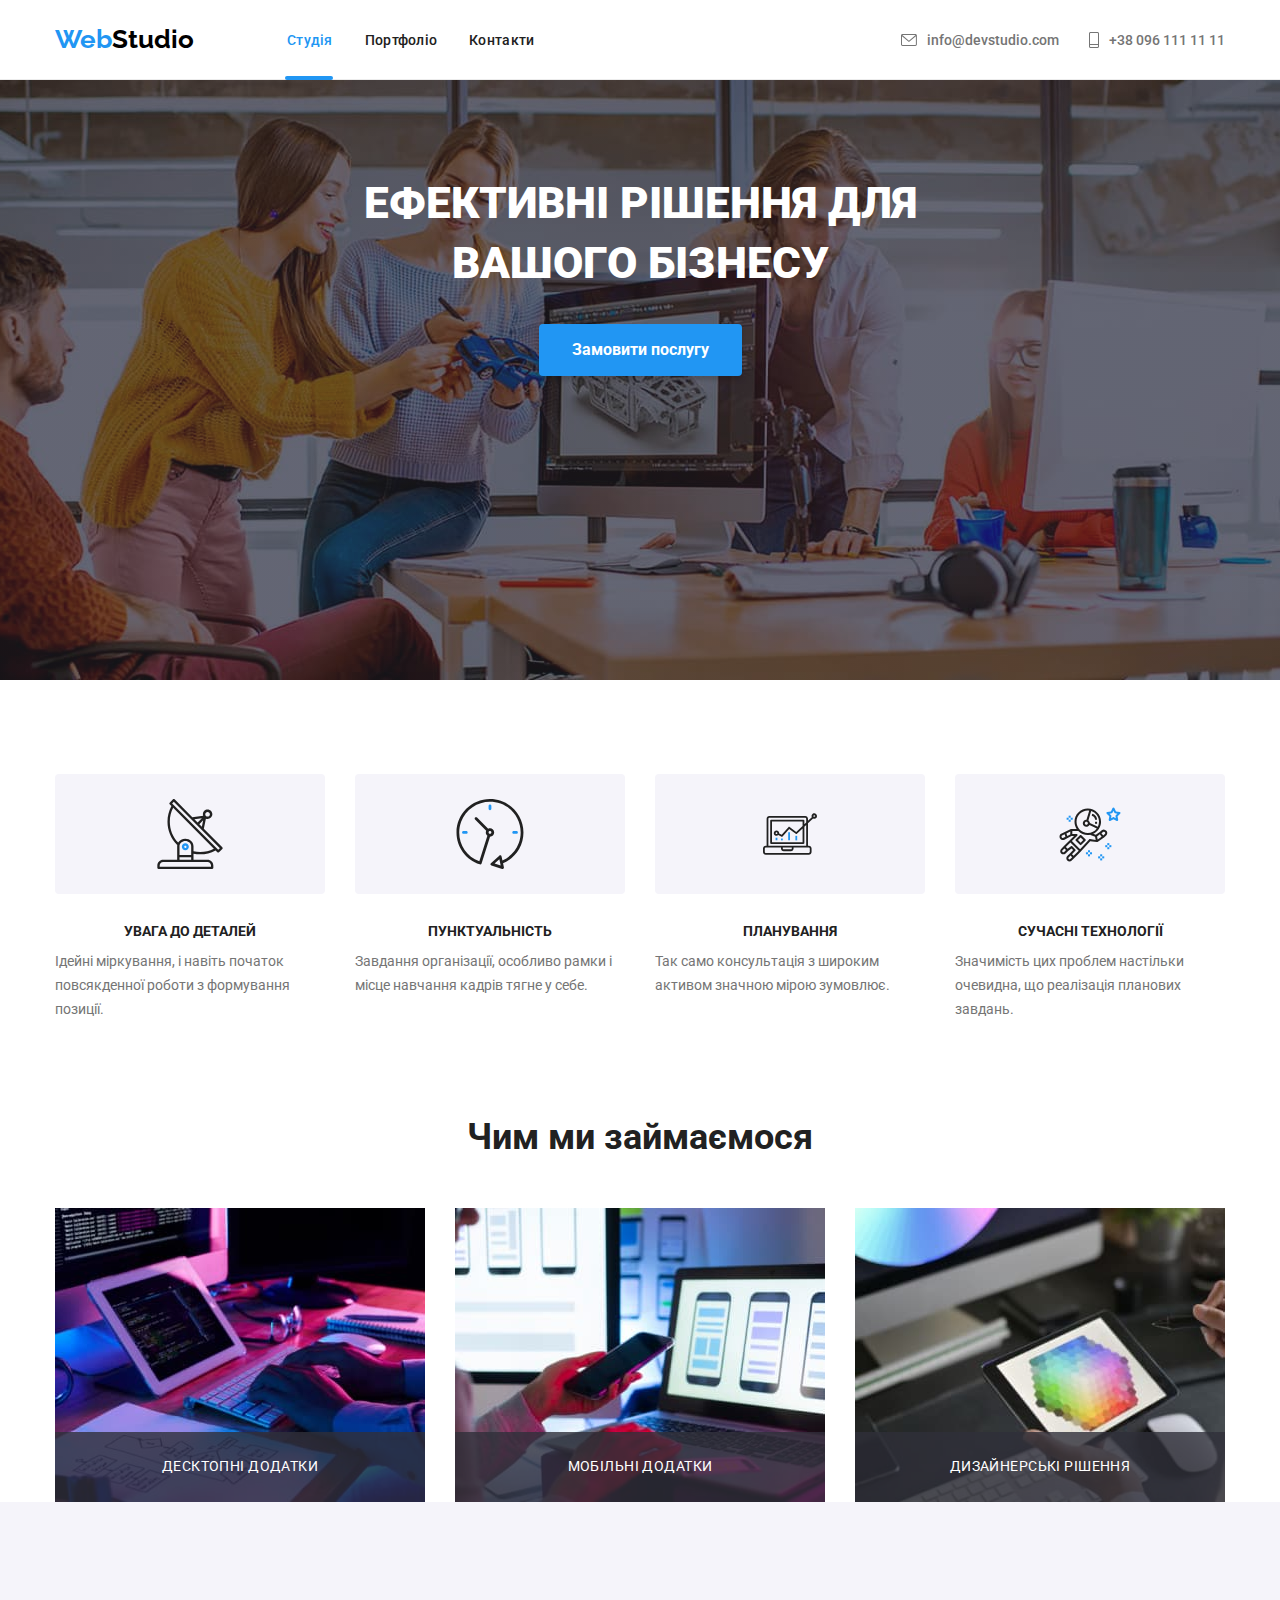
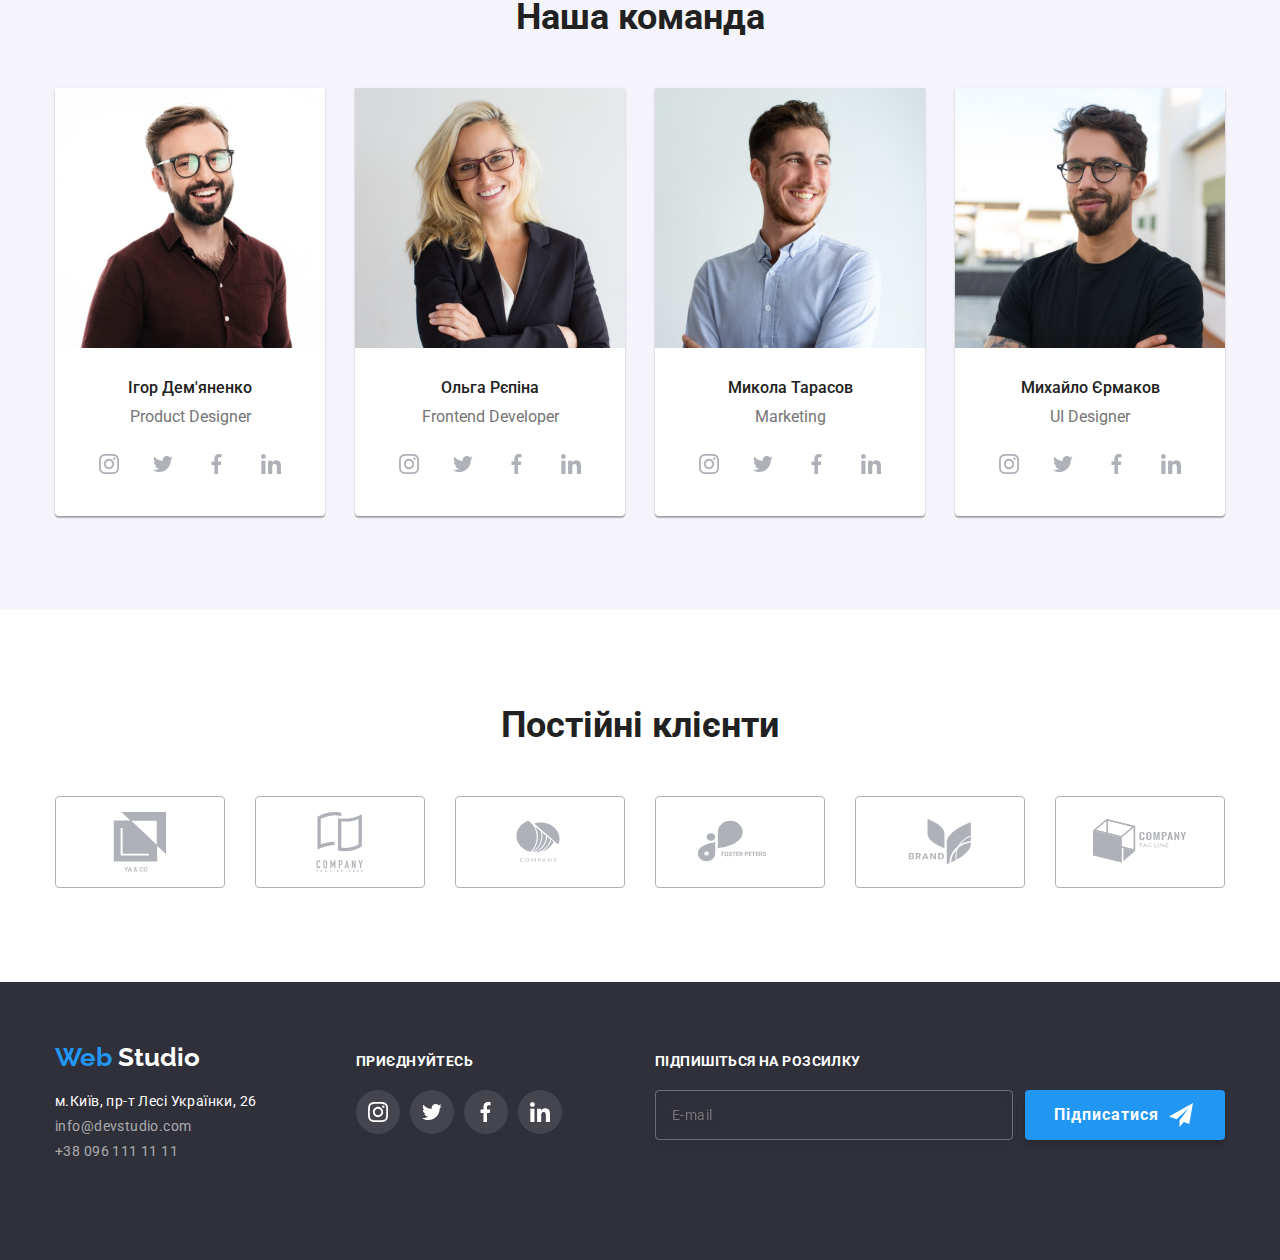
==== commit a15348d8: "Part 1" ====
--- a/index.html
+++ b/index.html
@@ -18,7 +18,7 @@
 <body class="body">
 
   <!----------------------- Header ----------------------->
-  <!-- <header class="header">
+  <header class="header">
     <div class="header__container">
       <nav class="header__nav"> <a href="index.html" class="logo"><span class="logo--blue">Web</span>Studio</a>
         <ul class="header__list">
@@ -27,11 +27,12 @@
               <a class="link current" href="index.html">Студія</a>
               <div class="line__studio"></div>
             </div>
+
           </li>
           <li class="header__item"><a class="link" href="portfolio.html">Портфоліо</a></li>
           <li class="header__item"><a class="link" href="">Контакти</a></li>
         </ul>
-
+       
       </nav>
       <ul class="contacts">
         <li class="contacts__item">
@@ -48,8 +49,14 @@
             </svg>+38 096 111 11 11</a>
         </li>
       </ul>
+        <div class="menu-container">
+          <a class="menu-logo"> <svg class="icon-logo" height="40" weight="40">
+              <use href="./images/icons.svg#icon-menu-logo"></use>
+            </svg> </a>
+        </div>
     </div>
-  </header> -->
+   
+  </header>
 
   <!------------------------------ Main  --------------------------->
   <main>
@@ -313,7 +320,7 @@
   <!----------------------- Футер ----------------------->
   <footer class="footer">
     <div class="container footer--container">
-      <div class="footer--address" ><a href="index.html" class="footer__logo">
+      <div class="footer--address"><a href="index.html" class="footer__logo">
           <span class="footer__logo-blue">Web</span>
           <span class="footer__logo-white">Studio</span></a>
         <address>
@@ -434,7 +441,7 @@
             </svg>
             <svg class="approve__logo">
               <use href="images/icons.svg#icon-icon-check"></use>
-            </svg>Погоджуюся з розсилкою та приймаю<a class="link__legal" href="#"> Умови договору</a>
+            </svg>Погоджуюся з розсилкою та приймаю<a class="link__legal" href="#">  Умови договору</a>
           </label>
         </div>
 
@@ -442,6 +449,11 @@
       </form>
     </div>
   </div>
+  <div class="menu">
+
+
+
+  </div>
   <script src="./js/modal.js"></script>
 </body>
 
--- a/css/main.min.css
+++ b/css/main.min.css
@@ -1 +1 @@
-a{text-decoration:none;cursor:pointer}h1,h2,h3,h4,h5,h6,p,ul,ol{margin-top:0;margin-bottom:0;margin-left:0;margin-right:0;list-style:none;padding-left:0}li{line-height:initial}address{font-style:normal}img{display:block;margin:0;max-width:100%;height:auto}.visually-hidden{position:absolute;width:1px;height:1px;margin:-1px;border:0;padding:0;white-space:nowrap;clip-path:inset(100%);clip:rect(0 0 0 0);overflow:hidden}html{box-sizing:border-box}*,*::after,*::before{box-sizing:inherit}*:focus{border:1px solid var(--focus-color)}.section{padding-top:94px;padding-bottom:94px}.section__title{margin-top:0;margin-bottom:50px;color:var(--title-text-color);font-weight:700;font-size:36px;line-height:1.17;text-align:center}/*! modern-normalize v1.0.0 | MIT License | https://github.com/sindresorhus/modern-normalize */*,::after,::before{box-sizing:border-box}:root{-moz-tab-size:4;tab-size:4}html{line-height:1.15;-webkit-text-size-adjust:100%}body{margin:0}body{font-family:system-ui,-apple-system,"Segoe UI",Roboto,Helvetica,Arial,sans-serif,"Apple Color Emoji","Segoe UI Emoji"}hr{height:0;color:inherit}abbr[title]{text-decoration:underline dotted}b,strong{font-weight:bolder}code,kbd,pre,samp{font-family:ui-monospace,SFMono-Regular,Consolas,"Liberation Mono",Menlo,monospace;font-size:1em}small{font-size:80%}sub,sup{font-size:75%;line-height:0;position:relative;vertical-align:baseline}sub{bottom:-0.25em}sup{top:-0.5em}table{text-indent:0;border-color:inherit}button,input,optgroup,select,textarea{font-family:inherit;font-size:100%;line-height:1.15;margin:0}button,select{text-transform:none}[type=button],[type=reset],[type=submit],button{-webkit-appearance:button}::-moz-focus-inner{border-style:none;padding:0}:-moz-focusring{outline:1px dotted ButtonText}:-moz-ui-invalid{box-shadow:none}legend{padding:0}progress{vertical-align:baseline}::-webkit-inner-spin-button,::-webkit-outer-spin-button{height:auto}[type=search]{-webkit-appearance:textfield;outline-offset:-2px}::-webkit-search-decoration{-webkit-appearance:none}::-webkit-file-upload-button{-webkit-appearance:button;font:inherit}summary{display:list-item}:root{--primary-text-color: #757575;--title-text-color: #212121;--accent-color: #2196F3;--hover-color: #2196F3;--focus-color: #2196F3;--link-color: #212121;--primary-bttn-color: #2196F3}.body{background:#fff;color:var(--primary-text-color);font-family:"Roboto",sans-serif;font-style:normal;font-weight:400}.header{height:80px;border-bottom:1px solid #ececec}.header__container{margin:0 auto;width:100%;padding-left:15px;padding-right:15px;display:flex;align-items:center;justify-content:space-between}@media screen and (min-width: 480px){.header__container{width:480px;height:auto}}@media screen and (min-width: 768px){.header__container{width:768px;height:auto}}@media screen and (min-width: 1200px){.header__container{width:1200px;height:auto}}.header__nav{display:flex;align-items:center}.header__list{display:flex;align-items:center;font-weight:500;font-size:14px;line-height:1.14;margin-left:93px}.header__list .link{color:var(--link-color);position:static;transition-duration:250ms;transition-timing-function:cubic-bezier(0.4, 0, 0.2, 1)}.header__list .link:hover{color:var(--hover-color)}.header__list .link:focus{color:var(--focus-color)}.header__list .link.current{color:var(--accent-color)}.header__item{padding-top:32px;padding-bottom:32px;margin-right:32px;letter-spacing:.02em}.header__item:last-child{margin-right:0px}.header__thumb{position:relative}.contacts{display:flex;font-weight:500;font-size:14px;line-height:1.14;margin-left:auto;gap:30px}.contacts__link{display:flex;color:var(--primary-text-color);fill:var(--primary-text-color);align-items:center;transition-duration:250ms;transition-timing-function:cubic-bezier(0.4, 0, 0.2, 1)}.contacts__link:hover{color:var(--hover-color);fill:var(--hover-color)}.contacts__link:focus{color:var(--focus-color);fill:var(--hover-color)}.contacts__item{display:flex;padding-top:32px;padding-bottom:32px;align-items:center}.line__studio{position:absolute;width:48px;height:4px;left:-2px;top:44px;background:#2196f3;border-radius:2px}.line__portfolio{position:absolute;width:78px;height:4px;top:44px;left:-3px;background:#2196f3;border-radius:2px}.link-svg{margin-right:10px}.hero__section{background-color:#2f303a;text-align:center;padding-top:200px;padding-bottom:200px;max-width:100%;max-height:auto;margin-left:auto;margin-right:auto;background-image:linear-gradient(to right, rgba(47, 48, 58, 0.4), rgba(47, 48, 58, 0.4)),url(../images/imgherooverlay.jpg);background-repeat:no-repeat;background-size:cover;background-position:center;background-color:#c4c4c4;padding-top:94px;padding-bottom:94px}.hero__section__title{margin-top:0;margin-bottom:50px;color:var(--title-text-color);font-weight:700;font-size:36px;line-height:1.17;text-align:center}@media mobile{.hero__section{width:480px}}@media tablet{.hero__section{width:768px}}@media desktop{.hero__section{width:1200px}}.hero__container{margin:0 auto;width:100%;padding-left:15px;padding-right:15px}@media screen and (min-width: 480px){.hero__container{width:480px;height:auto}}@media screen and (min-width: 768px){.hero__container{width:768px;height:auto}}@media screen and (min-width: 1200px){.hero__container{width:1200px;height:auto}}.hero__title{display:inline-block;padding-bottom:30px;font-weight:900;font-size:44px;line-height:1.36;text-transform:uppercase;color:#fff}.button__design{box-shadow:0px 4px 4px rgba(0,0,0,.15);background-color:#2196f3;padding:10px 32px;min-width:152px;color:#fff;font-weight:700;font-size:16px;line-height:1.88}.features__container{margin:0 auto;width:100%;padding-left:15px;padding-right:15px}@media screen and (min-width: 480px){.features__container{width:480px;height:auto}}@media screen and (min-width: 768px){.features__container{width:768px;height:auto}}@media screen and (min-width: 1200px){.features__container{width:1200px;height:auto}}.features__section{padding-top:94px;padding-bottom:94px}.features__section__title{margin-top:0;margin-bottom:50px;color:var(--title-text-color);font-weight:700;font-size:36px;line-height:1.17;text-align:center}.features__wrap{display:flex;flex-wrap:wrap;gap:30px}.features__item{align-items:center}@media screen and (min-width: 480px){.features__item{width:450px;height:auto}}@media screen and (min-width: 768px){.features__item{width:calc((100% - 30px)/2)}}@media screen and (min-width: 1200px){.features__item{width:270px}}.features__thumb{text-align:center;display:flex;width:100%;height:120px;align-items:center;background-color:#f5f4fa;border-radius:4px;justify-content:center}.features__title{text-align:center;padding-top:30px;padding-bottom:10px;font-weight:700;font-size:14px;line-height:1.14;text-transform:uppercase;color:var(--title-text-color)}.features__text{width:100%;font-size:14px;line-height:1.71;padding-bottom:30px}@media screen and (min-width: 768px){.features__text{padding-bottom:0}}.team__container{margin:0 auto;width:100%;padding-left:15px;padding-right:15px}@media screen and (min-width: 480px){.team__container{width:480px;height:auto}}@media screen and (min-width: 768px){.team__container{width:768px;height:auto}}@media screen and (min-width: 1200px){.team__container{width:1200px;height:auto}}.team__section{background-color:#f5f4fa;padding-top:94px;padding-bottom:94px}.team__section__title{margin-top:0;margin-bottom:50px;color:var(--title-text-color);font-weight:700;font-size:36px;line-height:1.17;text-align:center}.team__list{display:flex;flex-wrap:wrap;gap:30px;margin:0 auto;width:100%}.team__item{width:100%;padding-top:30px;padding-bottom:16px}.team__hero{background-color:#fff;box-shadow:0px 1px 3px rgba(0,0,0,.12),0px 1px 1px rgba(0,0,0,.14),0px 2px 1px rgba(0,0,0,.2);border-radius:0px 0px 4px 4px}@media screen and (min-width: 480px){.team__hero{width:450px}}@media screen and (min-width: 768px){.team__hero{width:calc((100% - 30px)/2)}}@media screen and (min-width: 1200px){.team__hero{width:270px}}.team__title{margin-bottom:10px;font-weight:500;font-size:16px;line-height:1.19;text-align:center;color:var(--title-text-color)}.team__text{font-size:16px;line-height:1.19;text-align:center;color:var(--primary-text-color)}.team__actions{display:block;padding:0;margin:0;list-style:0}.button{display:flex;padding:0;border:none;gap:10px;padding-bottom:30px;justify-content:center;background-size:20px 20px}.button__icon{display:inline-block;padding:12px;width:44px;height:44px;fill:#afb1b8;background-color:#fff;align-items:center;text-align:center;border-radius:50%;transition-duration:250ms;transition-timing-function:cubic-bezier(0.4, 0, 0.2, 1)}.button__icon:hover{fill:#fff;background-color:#2196f3;cursor:pointer}.button__logo{width:20px;height:20px}.clients__section{padding-top:94px;padding-bottom:94px}.clients__section__title{margin-top:0;margin-bottom:50px;color:var(--title-text-color);font-weight:700;font-size:36px;line-height:1.17;text-align:center}.clients__container{margin:0 auto;width:100%;padding-left:15px;padding-right:15px;width:100%}@media screen and (min-width: 480px){.clients__container{width:480px;height:auto}}@media screen and (min-width: 768px){.clients__container{width:768px;height:auto}}@media screen and (min-width: 1200px){.clients__container{width:1200px;height:auto}}.clients__block{display:block;padding:0;margin:0;list-style:0}.clients__list{display:flex;flex-wrap:wrap;gap:30px;margin:0 auto;width:100%;justify-content:center}.clients__thumb{display:flex;content:"";width:210px;height:92px;align-items:center;background:rgba(0,0,0,0);justify-content:center;border:1px solid #afb1b8;border-radius:4px;cursor:pointer;transition-duration:250ms;transition-timing-function:cubic-bezier(0.4, 0, 0.2, 1)}@media screen and (min-width: 480px){.clients__thumb{width:210px;height:92px}}@media screen and (min-width: 768px){.clients__thumb{width:226px;height:92px}}@media screen and (min-width: 1200px){.clients__thumb{width:170px;height:92px}}.clients__thumb:hover .clients__icon{fill:#2196f3}.clients__thumb:hover{border:1px solid #2196f3;fill:#2196f3}.clients__icon{fill:#afb1b8;background:rgba(0,0,0,0);width:106px;height:60px;transition-duration:250ms;transition-timing-function:cubic-bezier(0.4, 0, 0.2, 1)}.modal{width:100%;height:100%;position:fixed;top:0;background-color:rgba(65,56,56,.5215686275);animation-fill-mode:none;opacity:1;transition-duration:250ms;transition-timing-function:cubic-bezier(0.4, 0, 0.2, 1)}.modal__container{width:528px;min-height:581px;padding:40px;background-color:#fff;box-shadow:0px 1px 3px rgba(0,0,0,.12),0px 1px 1px rgba(0,0,0,.14),0px 2px 1px rgba(0,0,0,.2);border-radius:4px;position:absolute;top:50%;left:50%;transform:translate(-50%, -50%);display:block}.modal__title{margin-bottom:30px;font-weight:700;font-size:20px;line-height:23px;text-align:center;letter-spacing:.03em;color:#212121}.modal__form{position:relative;display:flex;flex-direction:column;text-align:left;align-items:center;font-weight:400;font-size:12px;line-height:1.17;letter-spacing:.01em;color:#757575;transition-duration:250ms;transition-timing-function:cubic-bezier(0.4, 0, 0.2, 1)}.modal__close{position:absolute;width:30px;height:30px;background-color:rgba(0,0,0,0);border-radius:50%;right:8px;top:8px;border:1px solid rgba(0,0,0,.1);transition-duration:250ms;transition-timing-function:cubic-bezier(0.4, 0, 0.2, 1)}.modal__close:hover .close__logo{fill:#2196f3;cursor:pointer}.close__logo{width:11px;height:11px;border-color:#757575;fill:#000}.is-hidden{opacity:0;pointer-events:0;visibility:hidden;transform:scaleY(1);transition-duration:250ms;transition-timing-function:cubic-bezier(0.4, 0, 0.2, 1)}.form__field textarea{padding-top:12px;padding-left:18px;border-radius:4px;resize:none}.form__field textarea::placeholder{font-weight:400;font-size:12px;line-height:1.17;letter-spacing:.01em;color:rgba(117,117,117,.5)}.form__field{display:flex;flex-direction:column;margin-bottom:20px;width:448px;text-align:left;transition-duration:250ms;transition-timing-function:cubic-bezier(0.4, 0, 0.2, 1)}.form__field input{width:448px;height:40px;border:1px solid rgba(33,33,33,.2);border-radius:4px;padding-left:42px}.form__field:hover input{border:1px solid var(--hover-color);cursor:pointer}.form__field:focus input{border:1px solid var(--hover-color)}.form__field:focus-within{fill:var(--focus-color)}.form__field textarea{border:1px solid rgba(33,33,33,.2)}.form__field:hover textarea{border:1px solid var(--hover-color);cursor:pointer}.form__field:hover{fill:#188ce8}.form__label{margin-bottom:4px}.form__input:active{fill:var(--focus-color);border:1px solid var(--focus-color)}.form__input:focus{outline:none !important;border-color:var(--focus-color)}.form__area{height:120px}.form__area:focus{outline:none !important;border-color:var(--focus-color)}.link__legal{color:#2196f3;line-height:1;border-bottom:1px solid #2196f3}.name__logo{width:12px;height:12px}.modal__logo{position:absolute;left:15px;top:30px}.telephone__logo{width:13px;height:13px}.modal__telephone{position:absolute;left:15px;top:110px}.mail__logo{width:15px;height:12px}.modal__mail{position:absolute;left:15px;top:188px}.checkbox{display:flex;width:1px;height:1px;margin:-1px;border:0;padding:0;white-space:nowrap;clip-path:inset(100%);clip:rect(0 0 0 0);overflow:hidden}.checkbox__form{position:relative;display:flex;align-items:center}.checkbox__policy{padding-left:7px;display:flex;width:400px;font-weight:400;font-size:14px;line-height:1.71;letter-spacing:.03em;color:#757575;justify-content:space-between;align-items:center;transition-duration:250ms;transition-timing-function:cubic-bezier(0.4, 0, 0.2, 1)}.checkbox__logo{position:absolute;width:16px;height:15px;fill:#212121;left:-13px;align-items:center;border-radius:2px}.checkbox:checked+.checkbox__logo{fill:#2196f3;background:#2196f3}.approve__logo{position:absolute;width:11px;height:8px;fill:#fff;left:-10px;align-items:center}.checkbox:checked+.approve__logo{fill:#2196f3}.modal__button{width:200px;height:50px;font-weight:700;font-size:16px;line-height:1.9;align-items:center;text-align:center;letter-spacing:.06em;color:#fff;background:#188ce8;box-shadow:0px 4px 4px rgba(0,0,0,.15);border-radius:4px;margin-left:124px;margin-top:30px}.footer{padding-top:60px;background-color:#2f303a}.footer--container{align-items:center;text-align:center;margin:0 auto;width:100%;padding-left:15px;padding-right:15px}@media screen and (min-width: 480px){.footer--container{width:480px;height:auto}}@media screen and (min-width: 768px){.footer--container{width:768px;height:auto}}@media screen and (min-width: 1200px){.footer--container{width:1200px;height:auto}}@media screen and (min-width: 480px){.footer--container{align-items:center;text-align:center}}@media screen and (min-width: 768px){.footer--container{align-items:center;text-align:center}}@media screen and (min-width: 1200px){.footer--container{display:flex;align-items:baseline;text-align:left}}.footer--address{display:inline-block;align-items:center;text-align:center}@media screen and (min-width: 480px){.footer--address{display:inline-block;align-items:center;text-align:center}}@media screen and (min-width: 768px){.footer--address{display:inline-block;align-items:center;text-align:center}}@media screen and (min-width: 1200px){.footer--address{display:inline-block;align-items:left;text-align:left}}.footer__nav{width:100%;display:inline-block;padding-bottom:60px;font-style:normal;font-weight:400;font-size:14px;line-height:1.71;letter-spacing:.03em;transition-duration:250ms;transition-timing-function:cubic-bezier(0.4, 0, 0.2, 1)}@media screen and (min-width: 1200px){.footer__nav{width:231px;margin-right:70px}}.footer__nav .address{display:inline-block;margin-bottom:9px;color:#fff}.footer__nav .contact{display:inline-block;margin-bottom:9px;color:rgba(255,255,255,.6)}.footer__nav .link:hover,.footer__nav link:focus{color:var(--focus-color)}.footer__title{font-weight:700;font-size:14px;line-height:1.14;padding-top:12px;padding-bottom:20px;letter-spacing:.03em;text-transform:uppercase;color:#fff;text-align:center}@media screen and (min-width: 1200px){.footer__title{text-align:left}}.socials{display:block;padding:0;margin:0;list-style:0}.socials__list{display:flex;padding:0;border:none;gap:10px;justify-content:center;background-size:20px 20px;margin-bottom:60px}@media screen and (min-width: 480px){.socials__list{margin-bottom:60px}}@media screen and (min-width: 768px){.socials__list{margin-bottom:60px}}@media screen and (min-width: 1200px){.socials__list{margin-bottom:0px}}.socials__item{display:inline-block;padding:12px;width:44px;height:44px;fill:#fff;background-color:rgba(255,255,255,.1);align-items:center;text-align:center;border-radius:50%;transition-duration:250ms;transition-timing-function:cubic-bezier(0.4, 0, 0.2, 1)}.socials__item:hover{fill:#fff;background-color:#2196f3;cursor:pointer}.socials__button{width:20px;height:20px}.button{display:flex;padding:0;border:none;gap:10px;margin-bottom:30px;justify-content:center;background-size:20px 20px}.button__icon{display:inline-block;padding:12px;width:44px;height:44px;fill:#afb1b8;background-color:#fff;align-items:center;text-align:center;border-radius:50%;transition-duration:250ms;transition-timing-function:cubic-bezier(0.4, 0, 0.2, 1)}.button__icon:hover{fill:#fff;background-color:#2196f3;cursor:pointer}.button__logo{width:20px;height:20px}.projects__section{padding-top:94px;padding-bottom:94px;margin:0 auto;width:100%;padding-left:15px;padding-right:15px;padding-top:0px}.projects__section__title{margin-top:0;margin-bottom:50px;color:var(--title-text-color);font-weight:700;font-size:36px;line-height:1.17;text-align:center}@media screen and (min-width: 480px){.projects__section{width:480px;height:auto}}@media screen and (min-width: 768px){.projects__section{width:768px;height:auto}}@media screen and (min-width: 1200px){.projects__section{width:1200px;height:auto}}.projects__list{display:flex;flex-wrap:wrap}.projects__list .title{color:var(--title-text-color);font-weight:700;font-size:18px;line-height:2}.projects__list .text{color:var(--primary-text-color)}.projects__item{width:370px;margin-right:30px;margin-bottom:30px}.projects__item:nth-child(3n){margin-right:0}.projects__item:nth-last-child(-n+3){margin-bottom:0}.projects__item>.title{display:block;align-items:center}.projects__item>.text{display:block;align-items:center}.projects__thumb{position:relative;width:370px;height:294px;overflow:hidden}.projects__link:hover{display:block;box-shadow:0px 1px 1px rgba(0,0,0,.12),0px 4px 4px rgba(0,0,0,.06),1px 4px 6px rgba(0,0,0,.16);transition-duration:250ms;transition-timing-function:cubic-bezier(0.4, 0, 0.2, 1)}.projects__box{padding:20px 24px;border:1px solid #eee;border-top:0}.projects__text{opacity:0;position:absolute;top:0;left:0;height:100%;padding:63px 24px;font-size:18px;line-height:1.56;letter-spacing:.03em;background-color:rgba(33,150,243,.9);color:#fff;transform:translateY(100%);transition-duration:250ms;transition-timing-function:cubic-bezier(0.4, 0, 0.2, 1)}.projects__item:hover .projects__text{transform:translateY(0);opacity:1}.examples__container{margin:0 auto;width:100%;padding-left:15px;padding-right:15px}@media screen and (min-width: 480px){.examples__container{width:480px;height:auto}}@media screen and (min-width: 768px){.examples__container{width:768px;height:auto}}@media screen and (min-width: 1200px){.examples__container{width:1200px;height:auto}}.examples__section{padding-top:94px;padding-bottom:94px;display:none;padding-top:0px}.examples__section__title{margin-top:0;margin-bottom:50px;color:var(--title-text-color);font-weight:700;font-size:36px;line-height:1.17;text-align:center}@media screen and (min-width: 1200px){.examples__section{display:inline}}.examples__list{display:flex;gap:30px}.examples__thumb{position:relative}.examples__text{position:absolute;display:inline-block;width:370px;height:70px;padding:27px;bottom:0;color:#fff;font-style:Bold;font-size:14px;line-height:1.14;text-align:center;letter-spacing:.03em;text-transform:uppercase;background:rgba(47,48,58,.8)}button{cursor:pointer;border-radius:4px;border:1px solid rgba(0,0,0,0);margin-right:auto;margin-left:auto}.filters{padding-top:94px;padding-bottom:94px;display:flex;align-items:center;justify-content:center;gap:8px;margin-bottom:0px;padding-bottom:50px}.filters__title{margin-top:0;margin-bottom:50px;color:var(--title-text-color);font-weight:700;font-size:36px;line-height:1.17;text-align:center}.filters__button{display:inline-block;color:#212121;background:#f5f4fa;padding:6px 22px;font-weight:500;font-size:16px;line-height:1.62;margin-right:auto;margin-left:auto;text-align:center;transition-duration:250ms;transition-timing-function:cubic-bezier(0.4, 0, 0.2, 1)}.filters__button:hover{color:#fff;background-color:var(--primary-bttn-color);box-shadow:0px 3px 1px rgba(0,0,0,.1),0px 1px 2px rgba(0,0,0,.08),0px 2px 2px rgba(0,0,0,.12)}.filters__button:focus{color:#fff;background-color:var(--primary-bttn-color);box-shadow:0px 3px 1px rgba(0,0,0,.1),0px 1px 2px rgba(0,0,0,.08),0px 2px 2px rgba(0,0,0,.12)}.filters__section{padding-top:94px;padding-bottom:94px}.filters__section__title{margin-top:0;margin-bottom:50px;color:var(--title-text-color);font-weight:700;font-size:36px;line-height:1.17;text-align:center}.filters__container{margin:0 auto;width:100%;padding-left:15px;padding-right:15px}@media screen and (min-width: 480px){.filters__container{width:480px;height:auto}}@media screen and (min-width: 768px){.filters__container{width:768px;height:auto}}@media screen and (min-width: 1200px){.filters__container{width:1200px;height:auto}}.filters__item{display:block}.filters__item:last-child{margin-right:0}.footer__logo{display:inline-block;color:#000;font-family:"Raleway";font-style:normal;font-weight:700;font-size:26px;line-height:1.19}.footer__logo-white{display:inline-block;margin-bottom:20px;color:#fff}.footer__logo-blue{display:inline-block;align-items:center;color:#2196f3}.logo{display:inline-block;color:#000;font-family:"Raleway";font-style:normal;font-weight:700;font-size:26px;line-height:1.19}.logo--blue{display:inline-block;align-items:center;color:#2196f3}@media screen and (min-width: 1200px){.footer__mail{margin-left:93px}}.footer__field{display:block;background-color:rgba(0,0,0,0)}@media screen and (min-width: 480px){.footer__field{align-items:center;text-align:center;padding-bottom:60px}}@media screen and (min-width: 768px){.footer__field{align-items:center;text-align:center;padding-bottom:60px}}@media screen and (min-width: 1200px){.footer__field{display:flex;align-items:flex-start}}.footer__field input{display:inline-block;width:100%;height:50px;font-weight:400;font-size:14px;line-height:1.25;align-items:center;letter-spacing:.03em;color:rgba(255,255,255,.6);padding:15px 0px 15px 16px;background-color:rgba(0,0,0,0);border:1px solid rgba(255,255,255,.3);filter:drop-shadow(0px 4px 4px rgba(0, 0, 0, 0.15));border-radius:4px;margin-bottom:20px}@media screen and (min-width: 480px){.footer__field input{margin-bottom:20px}}@media screen and (min-width: 768px){.footer__field input{margin-bottom:20px}}@media screen and (min-width: 1200px){.footer__field input{width:358px;height:50px;margin-bottom:0px}}.footer__subscribtion{display:inline-block;width:200px;height:50px;padding:10px 10px 10px 28px;margin-left:12px;font-weight:700;font-size:16px;line-height:1.88;background-color:#2196f3;box-shadow:0px 4px 4px rgba(0,0,0,.15);border-radius:4px;text-align:center;align-items:center;letter-spacing:.06em;color:#fff;margin-bottom:60px}@media screen and (min-width: 1200px){.footer__subscribtion{display:flex}}.footer__send{margin-left:10px;width:24px;height:24px;fill:#fff;background:rgba(0,0,0,0)}/*# sourceMappingURL=main.min.css.map */+a{text-decoration:none;cursor:pointer}h1,h2,h3,h4,h5,h6,p,ul,ol{margin-top:0;margin-bottom:0;margin-left:0;margin-right:0;list-style:none;padding-left:0}li{line-height:initial}address{font-style:normal}img{display:block;margin:0;max-width:100%;height:auto}.visually-hidden{position:absolute;width:1px;height:1px;margin:-1px;border:0;padding:0;white-space:nowrap;clip-path:inset(100%);clip:rect(0 0 0 0);overflow:hidden}html{box-sizing:border-box}*,*::after,*::before{box-sizing:inherit}*:focus{border:1px solid var(--focus-color)}.section{padding-top:94px;padding-bottom:94px}.section__title{margin-top:0;margin-bottom:50px;color:var(--title-text-color);font-weight:700;font-size:36px;line-height:1.17;text-align:center}/*! modern-normalize v1.0.0 | MIT License | https://github.com/sindresorhus/modern-normalize */*,::after,::before{box-sizing:border-box}:root{-moz-tab-size:4;tab-size:4}html{line-height:1.15;-webkit-text-size-adjust:100%}body{margin:0}body{font-family:system-ui,-apple-system,"Segoe UI",Roboto,Helvetica,Arial,sans-serif,"Apple Color Emoji","Segoe UI Emoji"}hr{height:0;color:inherit}abbr[title]{text-decoration:underline dotted}b,strong{font-weight:bolder}code,kbd,pre,samp{font-family:ui-monospace,SFMono-Regular,Consolas,"Liberation Mono",Menlo,monospace;font-size:1em}small{font-size:80%}sub,sup{font-size:75%;line-height:0;position:relative;vertical-align:baseline}sub{bottom:-0.25em}sup{top:-0.5em}table{text-indent:0;border-color:inherit}button,input,optgroup,select,textarea{font-family:inherit;font-size:100%;line-height:1.15;margin:0}button,select{text-transform:none}[type=button],[type=reset],[type=submit],button{-webkit-appearance:button}::-moz-focus-inner{border-style:none;padding:0}:-moz-focusring{outline:1px dotted ButtonText}:-moz-ui-invalid{box-shadow:none}legend{padding:0}progress{vertical-align:baseline}::-webkit-inner-spin-button,::-webkit-outer-spin-button{height:auto}[type=search]{-webkit-appearance:textfield;outline-offset:-2px}::-webkit-search-decoration{-webkit-appearance:none}::-webkit-file-upload-button{-webkit-appearance:button;font:inherit}summary{display:list-item}:root{--primary-text-color: #757575;--title-text-color: #212121;--accent-color: #2196F3;--hover-color: #2196F3;--focus-color: #2196F3;--link-color: #212121;--primary-bttn-color: #2196F3;--bg-hero-color: linear-gradient(to right, rgba(47, 48, 58, 0.4), rgba(47, 48, 58, 0.4))}.body{background:#fff;color:var(--primary-text-color);font-family:"Roboto",sans-serif;font-style:normal;font-weight:400}.header{display:flex;height:60px}@media screen and (min-width: 768px){.header{height:80px;border-bottom:1px solid #ececec}}@media screen and (min-width: 1200px){.header{height:80px;border-bottom:1px solid #ececec}}.header__container{align-items:center;position:relative;margin:0 auto;width:100%;padding-left:15px;padding-right:15px}@media screen and (min-width: 480px){.header__container{width:480px;height:auto}}@media screen and (min-width: 768px){.header__container{width:768px;height:auto}}@media screen and (min-width: 1200px){.header__container{width:1200px;height:auto}}@media screen and (min-width: 768px){.header__container{display:flex;align-items:center;justify-content:space-between}}@media screen and (min-width: 1200px){.header__container{display:flex;align-items:center;justify-content:space-between}}.header__nav{position:relative;margin-top:16px}@media screen and (min-width: 768px){.header__nav{margin-top:0px;margin-left:0px;display:flex;align-items:center}}@media screen and (min-width: 1200px){.header__nav{margin-top:0px;margin-left:0px;display:flex;align-items:center}}.header__list{display:none}@media screen and (min-width: 768px){.header__list{display:flex;align-items:center;font-weight:500;font-size:14px;line-height:1.14;margin-left:93px}}@media screen and (min-width: 1200px){.header__list{display:flex;align-items:center;font-weight:500;font-size:14px;line-height:1.14;margin-left:93px}}.header__list .link{color:var(--link-color);position:static;transition-duration:250ms;transition-timing-function:cubic-bezier(0.4, 0, 0.2, 1)}.header__list .link:hover{color:var(--hover-color)}.header__list .link:focus{color:var(--focus-color)}.header__list .link.current{color:var(--accent-color)}@media screen and (min-width: 768px){.header__item{padding-top:32px;padding-bottom:32px;margin-right:32px;letter-spacing:.02em}}@media screen and (min-width: 1200px){.header__item{padding-top:32px;padding-bottom:32px;margin-right:32px;letter-spacing:.02em}}.header__item:last-child{margin-right:0px}.header__thumb{position:relative}.contacts{display:none}@media screen and (min-width: 768px){.contacts{display:block;font-weight:500;font-size:14px;line-height:1.14;margin-left:auto}}@media screen and (min-width: 1200px){.contacts{display:flex;font-weight:500;font-size:14px;line-height:1.14;margin-left:auto;gap:30px}}.contacts__link{display:flex;color:var(--primary-text-color);fill:var(--primary-text-color);align-items:center;transition-duration:250ms;transition-timing-function:cubic-bezier(0.4, 0, 0.2, 1)}.contacts__link:hover{color:var(--hover-color);fill:var(--hover-color)}.contacts__link:focus{color:var(--focus-color);fill:var(--hover-color)}@media screen and (min-width: 768px){.contacts__item{display:flex;padding-top:10px;align-items:center}}@media screen and (min-width: 1200px){.contacts__item{display:flex;padding-top:32px;padding-bottom:32px;align-items:center}}.line__studio{position:absolute;width:48px;height:4px;left:-2px;top:44px;background:#2196f3;border-radius:2px}.line__portfolio{position:absolute;width:78px;height:4px;top:44px;left:-3px;background:#2196f3;border-radius:2px}.link-svg{margin-right:10px}.menu-container{position:absolute;right:-120px;top:10px}@media screen and (min-width: 768px){.menu-container{display:none}}@media screen and (min-width: 1200px){.menu-container{display:none}}.menu-logo{height:40px;width:40px}.icon-logo{display:block;fill:#212121}.hero__section{background-color:#2f303a;text-align:center;padding-top:200px;padding-bottom:200px;max-width:100%;max-height:auto;margin-left:auto;margin-right:auto;background-image:var(--bg-hero-color),url(../images/mob/hero-bg-mob.jpg);background-repeat:no-repeat;background-size:cover;background-position:center;background-color:#c4c4c4;padding-top:94px;padding-bottom:94px}.hero__section__title{margin-top:0;margin-bottom:50px;color:var(--title-text-color);font-weight:700;font-size:36px;line-height:1.17;text-align:center}@media screen and (min-width: 480px){.hero__section{width:480px}}@media screen and (min-width: 768px){.hero__section{width:768px;background-image:var(--bg-hero-color),url(../images/tablet/header-img-tablet.jpg)}}@media screen and (min-width: 1200px){.hero__section{width:1600px;height:600px;background-image:var(--bg-hero-color),url(../images/imgherooverlay.jpg)}}.hero__container{margin:0 auto;width:100%;padding-left:15px;padding-right:15px}@media screen and (min-width: 480px){.hero__container{width:480px;height:auto}}@media screen and (min-width: 768px){.hero__container{width:768px;height:auto}}@media screen and (min-width: 1200px){.hero__container{width:1200px;height:auto}}@media screen and (min-width: 1200px){.hero__container{height:600px}}.hero__title{display:inline-block;height:auto;padding-bottom:30px;font-size:26px;line-height:42px;line-height:1.62;text-transform:uppercase;color:#fff;letter-spacing:6%}@media screen and (min-width: 480px){.hero__title{width:360px}}@media screen and (min-width: 768px){.hero__title{width:360px;font-size:26px;line-height:42px;line-height:1.62}}@media screen and (min-width: 1200px){.hero__title{width:696px;font-weight:900;font-size:44px;line-height:1.36}}.button__design{box-shadow:0px 4px 4px rgba(0,0,0,.15);background-color:#2196f3;padding:10px 24px;min-width:152px;color:#fff;font-weight:700;font-size:16px;line-height:1.88;letter-spacing:6%}@media screen and (min-width: 1200px){.button__design{padding:10px 32px}}.features__container{margin:0 auto;width:100%;padding-left:15px;padding-right:15px}@media screen and (min-width: 480px){.features__container{width:480px;height:auto}}@media screen and (min-width: 768px){.features__container{width:768px;height:auto}}@media screen and (min-width: 1200px){.features__container{width:1200px;height:auto}}.features__section{padding-top:94px;padding-bottom:94px}.features__section__title{margin-top:0;margin-bottom:50px;color:var(--title-text-color);font-weight:700;font-size:36px;line-height:1.17;text-align:center}.features__wrap{display:flex;flex-wrap:wrap;gap:30px}.features__item{align-items:center}@media screen and (min-width: 480px){.features__item{width:450px;height:auto}}@media screen and (min-width: 768px){.features__item{width:calc((100% - 30px)/2)}}@media screen and (min-width: 1200px){.features__item{width:270px}}.features__thumb{text-align:center;display:flex;width:100%;height:120px;align-items:center;background-color:#f5f4fa;border-radius:4px;justify-content:center}.features__title{text-align:center;padding-top:30px;padding-bottom:10px;font-weight:700;font-size:14px;line-height:1.14;text-transform:uppercase;color:var(--title-text-color)}.features__text{width:100%;font-size:14px;line-height:1.71;padding-bottom:30px}@media screen and (min-width: 768px){.features__text{padding-bottom:0}}.team__container{margin:0 auto;width:100%;padding-left:15px;padding-right:15px}@media screen and (min-width: 480px){.team__container{width:480px;height:auto}}@media screen and (min-width: 768px){.team__container{width:768px;height:auto}}@media screen and (min-width: 1200px){.team__container{width:1200px;height:auto}}.team__section{background-color:#f5f4fa;padding-top:94px;padding-bottom:94px}.team__section__title{margin-top:0;margin-bottom:50px;color:var(--title-text-color);font-weight:700;font-size:36px;line-height:1.17;text-align:center}.team__list{display:flex;flex-wrap:wrap;gap:30px;margin:0 auto;width:100%}.team__item{width:100%;padding-top:30px;padding-bottom:16px}.team__hero{background-color:#fff;box-shadow:0px 1px 3px rgba(0,0,0,.12),0px 1px 1px rgba(0,0,0,.14),0px 2px 1px rgba(0,0,0,.2);border-radius:0px 0px 4px 4px}@media screen and (min-width: 480px){.team__hero{width:450px}}@media screen and (min-width: 768px){.team__hero{width:calc((100% - 30px)/2)}}@media screen and (min-width: 1200px){.team__hero{width:270px}}.team__title{margin-bottom:10px;font-weight:500;font-size:16px;line-height:1.19;text-align:center;color:var(--title-text-color)}.team__text{font-size:16px;line-height:1.19;text-align:center;color:var(--primary-text-color)}.team__actions{display:block;padding:0;margin:0;list-style:0}.button{display:flex;padding:0;border:none;gap:10px;padding-bottom:30px;justify-content:center;background-size:20px 20px}.button__icon{display:inline-block;padding:12px;width:44px;height:44px;fill:#afb1b8;background-color:#fff;align-items:center;text-align:center;border-radius:50%;transition-duration:250ms;transition-timing-function:cubic-bezier(0.4, 0, 0.2, 1)}.button__icon:hover{fill:#fff;background-color:#2196f3;cursor:pointer}.button__logo{width:20px;height:20px}.clients__section{padding-top:94px;padding-bottom:94px}.clients__section__title{margin-top:0;margin-bottom:50px;color:var(--title-text-color);font-weight:700;font-size:36px;line-height:1.17;text-align:center}.clients__container{margin:0 auto;width:100%;padding-left:15px;padding-right:15px;width:100%}@media screen and (min-width: 480px){.clients__container{width:480px;height:auto}}@media screen and (min-width: 768px){.clients__container{width:768px;height:auto}}@media screen and (min-width: 1200px){.clients__container{width:1200px;height:auto}}.clients__block{display:block;padding:0;margin:0;list-style:0}.clients__list{display:flex;flex-wrap:wrap;gap:30px;margin:0 auto;width:100%;justify-content:center}.clients__thumb{display:flex;content:"";width:210px;height:92px;align-items:center;background:rgba(0,0,0,0);justify-content:center;border:1px solid #afb1b8;border-radius:4px;cursor:pointer;transition-duration:250ms;transition-timing-function:cubic-bezier(0.4, 0, 0.2, 1)}@media screen and (min-width: 480px){.clients__thumb{width:210px;height:92px}}@media screen and (min-width: 768px){.clients__thumb{width:226px;height:92px}}@media screen and (min-width: 1200px){.clients__thumb{width:170px;height:92px}}.clients__thumb:hover .clients__icon{fill:#2196f3}.clients__thumb:hover{border:1px solid #2196f3;fill:#2196f3}.clients__icon{fill:#afb1b8;background:rgba(0,0,0,0);width:106px;height:60px;transition-duration:250ms;transition-timing-function:cubic-bezier(0.4, 0, 0.2, 1)}.modal{width:100%;height:100%;position:fixed;top:0;background-color:rgba(65,56,56,.5215686275);animation-fill-mode:none;opacity:1;transition-duration:250ms;transition-timing-function:cubic-bezier(0.4, 0, 0.2, 1)}.modal__container{width:450px;min-height:609px;padding:40px;background-color:#fff;box-shadow:0px 1px 3px rgba(0,0,0,.12),0px 1px 1px rgba(0,0,0,.14),0px 2px 1px rgba(0,0,0,.2);border-radius:4px;position:absolute;top:50%;left:50%;transform:translate(-50%, -50%);display:block}@media screen and (min-width: 1200px){.modal__container{width:528px;min-height:581px}}.modal__title{margin-bottom:30px;font-weight:700;font-size:20px;line-height:23px;text-align:center;letter-spacing:.03em;color:#212121}.modal__form{position:relative;display:flex;flex-direction:column;text-align:left;align-items:center;font-weight:400;font-size:12px;line-height:1.17;letter-spacing:.01em;color:#757575;transition-duration:250ms;transition-timing-function:cubic-bezier(0.4, 0, 0.2, 1)}.modal__close{position:absolute;width:30px;height:30px;background-color:rgba(0,0,0,0);border-radius:50%;right:8px;top:8px;border:1px solid rgba(0,0,0,.1);transition-duration:250ms;transition-timing-function:cubic-bezier(0.4, 0, 0.2, 1)}.modal__close:hover .close__logo{fill:#2196f3;cursor:pointer}.close__logo{width:11px;height:11px;border-color:#757575;fill:#000}.is-hidden{opacity:0;pointer-events:0;visibility:hidden;transform:scaleY(1);transition-duration:250ms;transition-timing-function:cubic-bezier(0.4, 0, 0.2, 1)}.form__field textarea{padding-top:12px;padding-left:18px;border-radius:4px;resize:none}.form__field textarea::placeholder{font-weight:400;font-size:12px;line-height:1.17;letter-spacing:.01em;color:rgba(117,117,117,.5)}.form__field{display:flex;flex-direction:column;margin-bottom:20px;width:370px;text-align:left;transition-duration:250ms;transition-timing-function:cubic-bezier(0.4, 0, 0.2, 1)}@media screen and (min-width: 1200px){.form__field{width:448px}}.form__field input{width:370px;height:40px;border:1px solid rgba(33,33,33,.2);border-radius:4px;padding-left:42px}@media screen and (min-width: 768px){.form__field input{width:448px}}@media screen and (min-width: 1200px){.form__field input{width:448px}}.form__field:hover input{border:1px solid var(--hover-color);cursor:pointer}.form__field:focus input{border:1px solid var(--hover-color)}.form__field:focus-within{fill:var(--focus-color)}.form__field textarea{border:1px solid rgba(33,33,33,.2)}.form__field:hover textarea{border:1px solid var(--hover-color);cursor:pointer}.form__field:hover{fill:#188ce8}.form__label{margin-bottom:4px}.form__input:active{fill:var(--focus-color);border:1px solid var(--focus-color)}.form__input:focus{outline:none !important;border-color:var(--focus-color)}.form__area{height:120px}.form__area:focus{outline:none !important;border-color:var(--focus-color)}.link__legal{color:#2196f3;line-height:1;border-bottom:1px solid #2196f3}.name__logo{width:12px;height:12px}.modal__logo{position:absolute;left:15px;top:30px}.telephone__logo{width:13px;height:13px}.modal__telephone{position:absolute;left:15px;top:110px}.mail__logo{width:15px;height:12px}.modal__mail{position:absolute;left:15px;top:188px}.checkbox{display:flex;width:1px;height:1px;margin:-1px;border:0;padding:0;white-space:nowrap;clip-path:inset(100%);clip:rect(0 0 0 0);overflow:hidden}.checkbox__form{position:relative;display:flex;align-items:center}.checkbox__policy{padding-left:7px;display:flex;width:400px;font-weight:400;font-size:12px;line-height:1.17;letter-spacing:.03em;color:#757575;justify-content:center;align-items:center;transition-duration:250ms;transition-timing-function:cubic-bezier(0.4, 0, 0.2, 1)}@media screen and (min-width: 768px){.checkbox__policy{font-size:12px}}@media screen and (min-width: 1200px){.checkbox__policy{font-size:14px;line-height:1.71}}.checkbox__logo{position:absolute;width:16px;height:15px;fill:#212121;left:15px;align-items:center;border-radius:2px}@media screen and (min-width: 1200px){.checkbox__logo{left:-13px}}.checkbox:checked+.checkbox__logo{fill:#2196f3;background:#2196f3}.approve__logo{position:absolute;width:11px;height:8px;fill:#fff;left:17px;align-items:center}@media screen and (min-width: 1200px){.approve__logo{left:-10px}}.checkbox:checked+.approve__logo{fill:#2196f3}.modal__button{width:200px;height:50px;font-weight:700;font-size:16px;line-height:1.9;align-items:center;text-align:center;letter-spacing:.06em;color:#fff;background:#188ce8;box-shadow:0px 4px 4px rgba(0,0,0,.15);border-radius:4px;margin-left:auto;margin-top:30px}.footer{padding-top:60px;background-color:#2f303a}.footer--container{align-items:center;text-align:center;margin:0 auto;width:100%;padding-left:15px;padding-right:15px}@media screen and (min-width: 480px){.footer--container{width:480px;height:auto}}@media screen and (min-width: 768px){.footer--container{width:768px;height:auto}}@media screen and (min-width: 1200px){.footer--container{width:1200px;height:auto}}@media screen and (min-width: 480px){.footer--container{align-items:center;text-align:center}}@media screen and (min-width: 768px){.footer--container{align-items:center;text-align:center}}@media screen and (min-width: 1200px){.footer--container{display:flex;align-items:baseline;text-align:left}}.footer--address{display:inline-block;align-items:center;text-align:center}@media screen and (min-width: 480px){.footer--address{display:inline-block;align-items:center;text-align:center}}@media screen and (min-width: 768px){.footer--address{display:inline-block;align-items:center;text-align:center}}@media screen and (min-width: 1200px){.footer--address{display:inline-block;align-items:left;text-align:left}}.footer__nav{width:100%;display:inline-block;padding-bottom:60px;font-style:normal;font-weight:400;font-size:14px;line-height:1.71;letter-spacing:.03em;transition-duration:250ms;transition-timing-function:cubic-bezier(0.4, 0, 0.2, 1)}@media screen and (min-width: 1200px){.footer__nav{width:231px;margin-right:70px}}.footer__nav .address{display:inline-block;margin-bottom:9px;color:#fff}.footer__nav .contact{display:inline-block;margin-bottom:9px;color:rgba(255,255,255,.6)}.footer__nav .link:hover,.footer__nav link:focus{color:var(--focus-color)}.footer__title{font-weight:700;font-size:14px;line-height:1.14;padding-top:12px;padding-bottom:20px;letter-spacing:.03em;text-transform:uppercase;color:#fff;text-align:center}@media screen and (min-width: 1200px){.footer__title{text-align:left}}.socials{display:block;padding:0;margin:0;list-style:0}.socials__list{display:flex;padding:0;border:none;gap:10px;justify-content:center;background-size:20px 20px;margin-bottom:60px}@media screen and (min-width: 480px){.socials__list{margin-bottom:60px}}@media screen and (min-width: 768px){.socials__list{margin-bottom:60px}}@media screen and (min-width: 1200px){.socials__list{margin-bottom:0px}}.socials__item{display:inline-block;padding:12px;width:44px;height:44px;fill:#fff;background-color:rgba(255,255,255,.1);align-items:center;text-align:center;border-radius:50%;transition-duration:250ms;transition-timing-function:cubic-bezier(0.4, 0, 0.2, 1)}.socials__item:hover{fill:#fff;background-color:#2196f3;cursor:pointer}.socials__button{width:20px;height:20px}.button{display:flex;padding:0;border:none;gap:10px;margin-bottom:30px;justify-content:center;background-size:20px 20px}.button__icon{display:inline-block;padding:12px;width:44px;height:44px;fill:#afb1b8;background-color:#fff;align-items:center;text-align:center;border-radius:50%;transition-duration:250ms;transition-timing-function:cubic-bezier(0.4, 0, 0.2, 1)}.button__icon:hover{fill:#fff;background-color:#2196f3;cursor:pointer}.button__logo{width:20px;height:20px}.projects__section{padding-top:94px;padding-bottom:94px;margin:0 auto;width:100%;padding-left:15px;padding-right:15px;padding-top:0px}.projects__section__title{margin-top:0;margin-bottom:50px;color:var(--title-text-color);font-weight:700;font-size:36px;line-height:1.17;text-align:center}@media screen and (min-width: 480px){.projects__section{width:480px;height:auto}}@media screen and (min-width: 768px){.projects__section{width:768px;height:auto}}@media screen and (min-width: 1200px){.projects__section{width:1200px;height:auto}}.projects__list{display:flex;flex-wrap:wrap}.projects__list .title{color:var(--title-text-color);font-weight:700;font-size:18px;line-height:2}.projects__list .text{color:var(--primary-text-color)}.projects__item{width:370px;margin-right:30px;margin-bottom:30px}.projects__item:nth-child(3n){margin-right:0}.projects__item:nth-last-child(-n+3){margin-bottom:0}.projects__item>.title{display:block;align-items:center}.projects__item>.text{display:block;align-items:center}.projects__thumb{position:relative;width:370px;height:294px;overflow:hidden}.projects__link:hover{display:block;box-shadow:0px 1px 1px rgba(0,0,0,.12),0px 4px 4px rgba(0,0,0,.06),1px 4px 6px rgba(0,0,0,.16);transition-duration:250ms;transition-timing-function:cubic-bezier(0.4, 0, 0.2, 1)}.projects__box{padding:20px 24px;border:1px solid #eee;border-top:0}.projects__text{opacity:0;position:absolute;top:0;left:0;height:100%;padding:63px 24px;font-size:18px;line-height:1.56;letter-spacing:.03em;background-color:rgba(33,150,243,.9);color:#fff;transform:translateY(100%);transition-duration:250ms;transition-timing-function:cubic-bezier(0.4, 0, 0.2, 1)}.projects__item:hover .projects__text{transform:translateY(0);opacity:1}.examples__container{margin:0 auto;width:100%;padding-left:15px;padding-right:15px}@media screen and (min-width: 480px){.examples__container{width:480px;height:auto}}@media screen and (min-width: 768px){.examples__container{width:768px;height:auto}}@media screen and (min-width: 1200px){.examples__container{width:1200px;height:auto}}.examples__section{padding-top:94px;padding-bottom:94px;display:none;padding-top:0px}.examples__section__title{margin-top:0;margin-bottom:50px;color:var(--title-text-color);font-weight:700;font-size:36px;line-height:1.17;text-align:center}@media screen and (min-width: 1200px){.examples__section{display:inline}}.examples__list{display:flex;gap:30px}.examples__thumb{position:relative}.examples__text{position:absolute;display:inline-block;width:370px;height:70px;padding:27px;bottom:0;color:#fff;font-style:Bold;font-size:14px;line-height:1.14;text-align:center;letter-spacing:.03em;text-transform:uppercase;background:rgba(47,48,58,.8)}button{cursor:pointer;border-radius:4px;border:1px solid rgba(0,0,0,0);margin-right:auto;margin-left:auto}.filters{padding-top:94px;padding-bottom:94px;display:flex;align-items:center;justify-content:center;gap:8px;margin-bottom:0px;padding-bottom:50px}.filters__title{margin-top:0;margin-bottom:50px;color:var(--title-text-color);font-weight:700;font-size:36px;line-height:1.17;text-align:center}.filters__button{display:inline-block;color:#212121;background:#f5f4fa;padding:6px 22px;font-weight:500;font-size:16px;line-height:1.62;margin-right:auto;margin-left:auto;text-align:center;transition-duration:250ms;transition-timing-function:cubic-bezier(0.4, 0, 0.2, 1)}.filters__button:hover{color:#fff;background-color:var(--primary-bttn-color);box-shadow:0px 3px 1px rgba(0,0,0,.1),0px 1px 2px rgba(0,0,0,.08),0px 2px 2px rgba(0,0,0,.12)}.filters__button:focus{color:#fff;background-color:var(--primary-bttn-color);box-shadow:0px 3px 1px rgba(0,0,0,.1),0px 1px 2px rgba(0,0,0,.08),0px 2px 2px rgba(0,0,0,.12)}.filters__section{padding-top:94px;padding-bottom:94px}.filters__section__title{margin-top:0;margin-bottom:50px;color:var(--title-text-color);font-weight:700;font-size:36px;line-height:1.17;text-align:center}.filters__container{margin:0 auto;width:100%;padding-left:15px;padding-right:15px}@media screen and (min-width: 480px){.filters__container{width:480px;height:auto}}@media screen and (min-width: 768px){.filters__container{width:768px;height:auto}}@media screen and (min-width: 1200px){.filters__container{width:1200px;height:auto}}.filters__item{display:block}.filters__item:last-child{margin-right:0}.footer__logo{display:inline-block;color:#000;font-family:"Raleway";font-style:normal;font-weight:700;font-size:26px;line-height:1.19}.footer__logo-white{display:inline-block;margin-bottom:20px;color:#fff}.footer__logo-blue{display:inline-block;align-items:center;color:#2196f3}.logo{display:inline-block;color:#000;font-family:"Raleway";font-style:normal;font-weight:700;font-size:24px;line-height:1.38;letter-spacing:3%}@media screen and (min-width: 768px){.logo{font-size:24px;line-height:1.38;letter-spacing:3%}}@media screen and (min-width: 1200px){.logo{font-size:26px;line-height:1.19;letter-spacing:3%}}.logo--blue{display:inline-block;align-items:center;color:#2196f3}@media screen and (min-width: 1200px){.footer__mail{margin-left:93px}}.footer__field{display:block;background-color:rgba(0,0,0,0)}@media screen and (min-width: 480px){.footer__field{align-items:center;text-align:center;padding-bottom:60px}}@media screen and (min-width: 768px){.footer__field{align-items:center;text-align:center;padding-bottom:60px}}@media screen and (min-width: 1200px){.footer__field{display:flex;align-items:flex-start}}.footer__field input{display:inline-block;width:100%;height:50px;font-weight:400;font-size:14px;line-height:1.25;align-items:center;letter-spacing:.03em;color:rgba(255,255,255,.6);padding:15px 0px 15px 16px;background-color:rgba(0,0,0,0);border:1px solid rgba(255,255,255,.3);filter:drop-shadow(0px 4px 4px rgba(0, 0, 0, 0.15));border-radius:4px;margin-bottom:20px}@media screen and (min-width: 480px){.footer__field input{margin-bottom:20px}}@media screen and (min-width: 768px){.footer__field input{margin-bottom:20px}}@media screen and (min-width: 1200px){.footer__field input{width:358px;height:50px;margin-bottom:0px}}.footer__subscribtion{display:inline-block;width:200px;height:50px;padding:10px 10px 10px 28px;margin-left:12px;font-weight:700;font-size:16px;line-height:1.88;background-color:#2196f3;box-shadow:0px 4px 4px rgba(0,0,0,.15);border-radius:4px;text-align:center;align-items:center;letter-spacing:.06em;color:#fff;margin-bottom:60px}@media screen and (min-width: 1200px){.footer__subscribtion{display:flex}}.footer__send{margin-left:10px;width:24px;height:24px;fill:#fff;background:rgba(0,0,0,0)}/*# sourceMappingURL=main.min.css.map */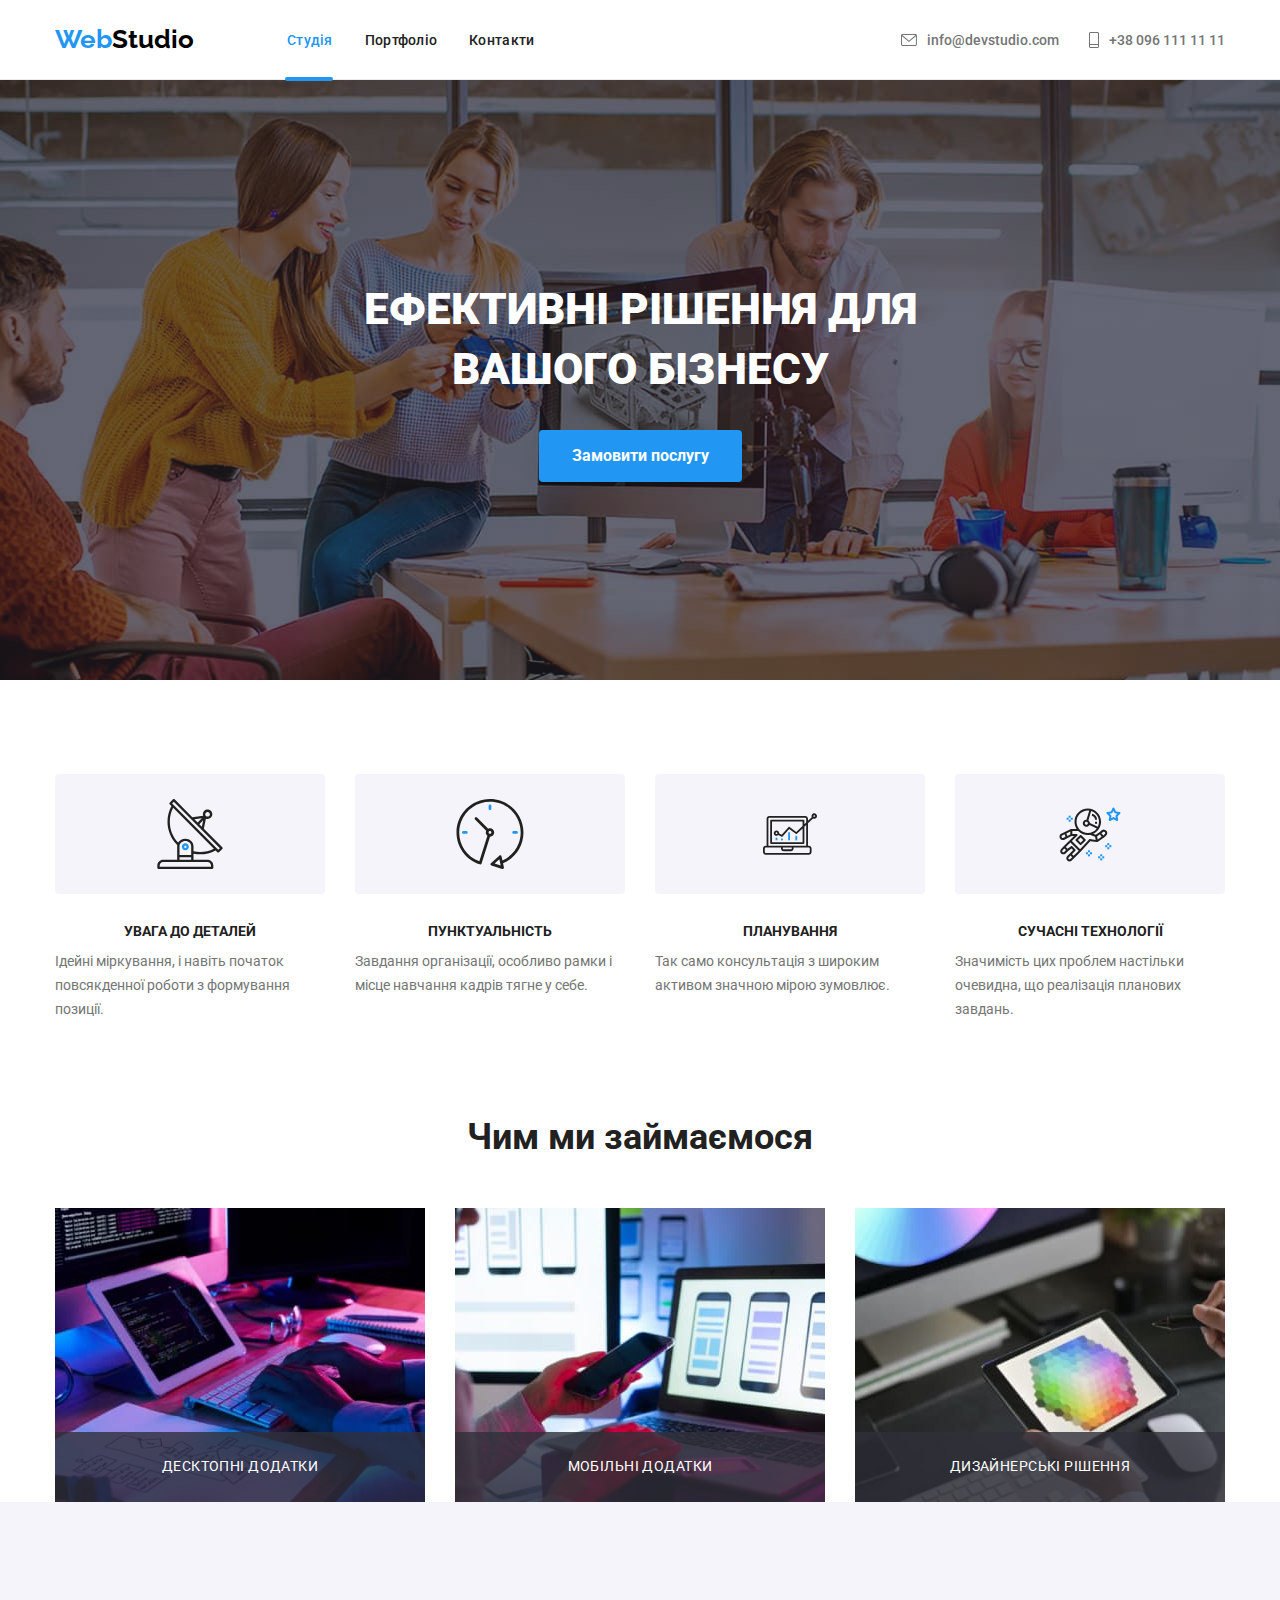
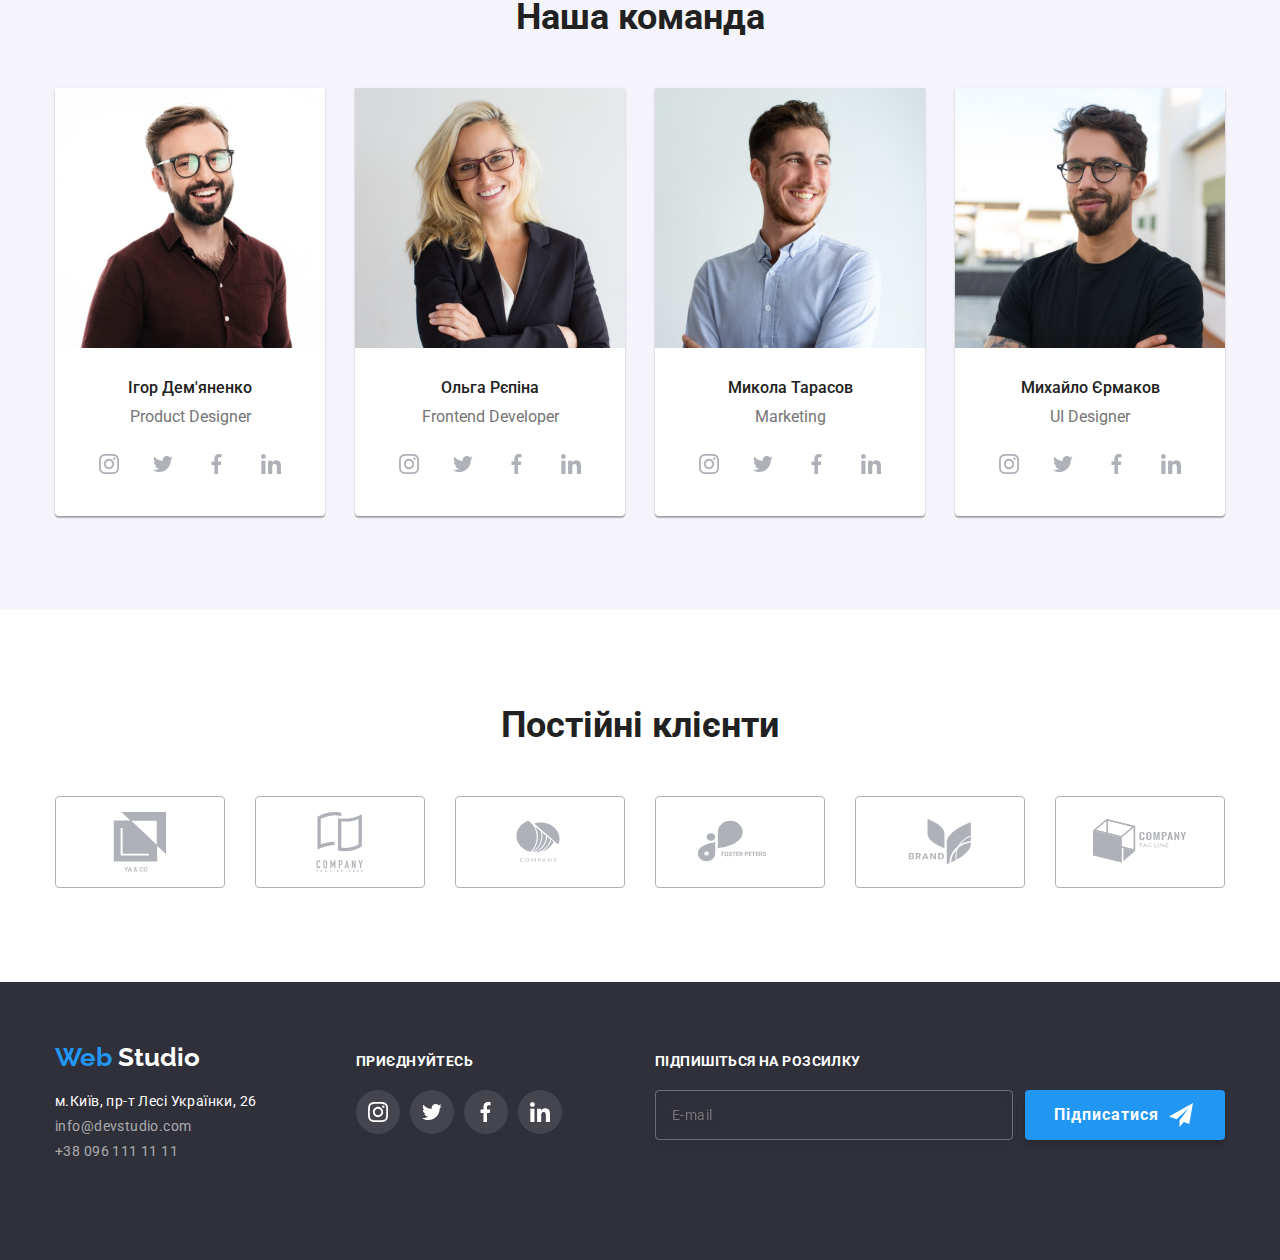
==== commit ce5f63ea: "Adaptation done" ====
--- a/index.html
+++ b/index.html
@@ -32,8 +32,10 @@
           <li class="header__item"><a class="link" href="portfolio.html">Портфоліо</a></li>
           <li class="header__item"><a class="link" href="">Контакти</a></li>
         </ul>
-       
+
       </nav>
+
+      <!------------------------- Контакти -------------->
       <ul class="contacts">
         <li class="contacts__item">
           <a class="contacts__link" href="mailto:info@devstudio.com">
@@ -49,13 +51,62 @@
             </svg>+38 096 111 11 11</a>
         </li>
       </ul>
-        <div class="menu-container">
-          <a class="menu-logo"> <svg class="icon-logo" height="40" weight="40">
-              <use href="./images/icons.svg#icon-menu-logo"></use>
-            </svg> </a>
-        </div>
+<!--------------------------- Мобільне вікно ------------------------>
+      <button type="button" class="menu-container" data-menu-open>
+        <a class="menu-logo"> <svg class="icon-logo" height="40" weight="40">
+            <use href="./images/icons.svg#icon-menu-logo"></use>
+          </svg> </a>
+      </button>
     </div>
-   
+
+
+    <div class="mob-menu is-hidden " data-menu>
+      <div class="mob_container">
+        <button type="button" class="menu__close" data-menu-close>
+          <svg class="menu__logo">
+            <use href="images/icons.svg#icon-vector-close"></use>
+          </svg>
+        </button>
+
+        <ul class="mob__list">
+          <li class="mob__item"><a class="link current" href="index.html">Студія</a> </li>
+          <li class="mob__item"><a class="link" href="portfolio.html">Портфоліо</a></li>
+          <li class="mob__item"><a class="link" href="">Контакти</a></li>
+        </ul>
+
+        <ul class="mob__contacts">
+          <li class="contacts-item">
+            <a class="mob__tel" href="tel:+380961111111"> +38 096 111 11 11</a>
+          <li class="contacts-item">
+            <a class="mob__mail" href="mailto:info@devstudio.com"> info@devstudio.com</a>
+          </li>
+
+          </li>
+        </ul>
+
+
+
+        <div class="mob_socials">
+          <ul class="mob_socials-list">
+            <li class="mob_socials-item ">
+              <a class="social-link" href="#">Instagram </a>
+            </li>
+
+            <li class="mob_socials-item ">
+              <a class="social-link" href="#">Twitter </a>
+            </li>
+
+            <li class="mob_socials-item ">
+              <a class="social-link" href="#">Facebook </a>
+            </li>
+
+            <li class="mob_socials-item">
+              <a class="social-link" href="#">LinkedIn </a>
+            </li>
+          </ul>
+        </div>
+      </div>
+    </div>
   </header>
 
   <!------------------------------ Main  --------------------------->
@@ -150,7 +201,19 @@
         <h2 class="section__title">Наша команда</h2>
         <ul class="team__list">
           <li class="team__hero">
-            <img class="team_foto" src="images/imgproddes.jpg" alt="Фотографія Продакт дизайнера">
+            <picture>
+              <source srcset="
+              ./images/imgproddes.jpg 1x,
+              ./images/imgproddes-2x.jpg 2x" media="(min-width:1200px)" />
+              <source srcset="
+              ./images/tablet/imgigor-tablet.jpg 1x,
+              ./images/tablet/imgigor-tablet-2x.jpg 2x" media="(min-width:768px)" />
+              <source srcset="
+              ./images/mob/imgigor-mob.jpg 1x,
+              ./images/mob/imgigor-2x.jpg 2x" media="(min-width:480)" />
+              <img class="team_foto" src="images/imgproddes.jpg" alt="Фотографія Продакт дизайнера">
+
+            </picture>
             <div class="team__item">
               <h3 class="team__title">Ігор Дем'яненко</h3>
               <p class="team__text">Product Designer</p>
@@ -183,7 +246,18 @@
             </div>
           </li>
           <li class="team__hero">
-            <img class="team_foto" src="images/imgfrontdev.jpg" alt="Фотографія фронтенд девелопера">
+            <picture>
+              <source srcset="
+              ./images/imgfrontdev.jpg 1x,
+              ./images/imgfrontdev-2x.jpg 2x" media="(min-width:1200px)" />
+              <source srcset="
+              ./images/tablet/imgolga-tablet.jpg 1x,
+              ./images/tablet/imgolga-tablet-2x.jpg 2x" media="(min-width:768px)" />
+              <source srcset="
+              ./images/mob/imgolga-mob.jpg 1x,
+              ./images/mob/imgolga-2x.jpg 2x" media="(min-width:480px)" />
+              <img class="team_foto" src="images/imgfrontdev.jpg" alt="Фотографія фронтенд девелопера">
+            </picture>
             <div class="team__item">
               <h3 class="team__title">Ольга Рєпіна</h3>
               <p class="team__text">Frontend Developer</p>
@@ -208,7 +282,18 @@
             </div>
           </li>
           <li class="team__hero">
-            <img class="team_foto" src="images/imgmarketing.jpg" alt="Фотографія маркетолога">
+            <picture>
+              <source srcset="
+              ./images/imgmarketing.jpg 1x,
+              ./images/imgmarketing-2x.jpg 2x" media="(min-width:1200px)" />
+              <source srcset="
+              ./images/tablet/imgmikila-tablet.jpg 1x,
+              ./images/tablet/imgmikola-tablet-2x.jpg 2x" media="(min-width:768px)" />
+              <source srcset="
+              ./images/mob/imgmikila-mob.jpg 1x,
+              ./images/mob/imgmikila-mob-2x.jpg 2x" media="(min-width:480px)" />
+              <img class="team_foto" src="images/imgmarketing.jpg" alt="Фотографія маркетолога">
+            </picture>
             <div class="team__item">
               <h3 class="team__title">Микола Тарасов</h3>
               <p class="team__text">Marketing</p>
@@ -233,7 +318,18 @@
             </div>
           </li>
           <li class="team__hero">
+            <picture>
+              <source srcset="
+              ./images/imguides.jpg 1x,
+              ./images/imguides-2x.jpg 2x" media="(min-width:1200px)" />
+              <source srcset="
+              ./images/tablet/imgmihailo-tablet.jpg 1x,
+              ./images/tablet/imgmihailo-tablet-2x.jpg 2x" media="(min-width:768px)" />
+              <source srcset="
+              ./images/mob/imgmihailo-mob.jpg 1x,
+              ./images/mob/imgmihailo-mob-2x.jpg 2x" media="(min-width:480px)" />
             <img class="team_foto" src="images/imguides.jpg" alt="Фотографія ЮАй дизайнера">
+            </picture>
             <div class="team__item">
               <h3 class="team__title">Михайло Єрмаков</h3>
               <p class="team__text">UI Designer</p>
@@ -441,7 +537,7 @@
             </svg>
             <svg class="approve__logo">
               <use href="images/icons.svg#icon-icon-check"></use>
-            </svg>Погоджуюся з розсилкою та приймаю<a class="link__legal" href="#">  Умови договору</a>
+            </svg>Погоджуюся з розсилкою та приймаю<a class="link__legal" href="#"> Умови договору</a>
           </label>
         </div>
 
@@ -449,12 +545,9 @@
       </form>
     </div>
   </div>
-  <div class="menu">
-
-
-
-  </div>
+
   <script src="./js/modal.js"></script>
+  <script src="./js/menu.js"></script>
 </body>
 
 </html>--- a/css/main.min.css
+++ b/css/main.min.css
@@ -1 +1 @@
-a{text-decoration:none;cursor:pointer}h1,h2,h3,h4,h5,h6,p,ul,ol{margin-top:0;margin-bottom:0;margin-left:0;margin-right:0;list-style:none;padding-left:0}li{line-height:initial}address{font-style:normal}img{display:block;margin:0;max-width:100%;height:auto}.visually-hidden{position:absolute;width:1px;height:1px;margin:-1px;border:0;padding:0;white-space:nowrap;clip-path:inset(100%);clip:rect(0 0 0 0);overflow:hidden}html{box-sizing:border-box}*,*::after,*::before{box-sizing:inherit}*:focus{border:1px solid var(--focus-color)}.section{padding-top:94px;padding-bottom:94px}.section__title{margin-top:0;margin-bottom:50px;color:var(--title-text-color);font-weight:700;font-size:36px;line-height:1.17;text-align:center}/*! modern-normalize v1.0.0 | MIT License | https://github.com/sindresorhus/modern-normalize */*,::after,::before{box-sizing:border-box}:root{-moz-tab-size:4;tab-size:4}html{line-height:1.15;-webkit-text-size-adjust:100%}body{margin:0}body{font-family:system-ui,-apple-system,"Segoe UI",Roboto,Helvetica,Arial,sans-serif,"Apple Color Emoji","Segoe UI Emoji"}hr{height:0;color:inherit}abbr[title]{text-decoration:underline dotted}b,strong{font-weight:bolder}code,kbd,pre,samp{font-family:ui-monospace,SFMono-Regular,Consolas,"Liberation Mono",Menlo,monospace;font-size:1em}small{font-size:80%}sub,sup{font-size:75%;line-height:0;position:relative;vertical-align:baseline}sub{bottom:-0.25em}sup{top:-0.5em}table{text-indent:0;border-color:inherit}button,input,optgroup,select,textarea{font-family:inherit;font-size:100%;line-height:1.15;margin:0}button,select{text-transform:none}[type=button],[type=reset],[type=submit],button{-webkit-appearance:button}::-moz-focus-inner{border-style:none;padding:0}:-moz-focusring{outline:1px dotted ButtonText}:-moz-ui-invalid{box-shadow:none}legend{padding:0}progress{vertical-align:baseline}::-webkit-inner-spin-button,::-webkit-outer-spin-button{height:auto}[type=search]{-webkit-appearance:textfield;outline-offset:-2px}::-webkit-search-decoration{-webkit-appearance:none}::-webkit-file-upload-button{-webkit-appearance:button;font:inherit}summary{display:list-item}:root{--primary-text-color: #757575;--title-text-color: #212121;--accent-color: #2196F3;--hover-color: #2196F3;--focus-color: #2196F3;--link-color: #212121;--primary-bttn-color: #2196F3;--bg-hero-color: linear-gradient(to right, rgba(47, 48, 58, 0.4), rgba(47, 48, 58, 0.4))}.body{background:#fff;color:var(--primary-text-color);font-family:"Roboto",sans-serif;font-style:normal;font-weight:400}.header{display:flex;height:60px}@media screen and (min-width: 768px){.header{height:80px;border-bottom:1px solid #ececec}}@media screen and (min-width: 1200px){.header{height:80px;border-bottom:1px solid #ececec}}.header__container{align-items:center;position:relative;margin:0 auto;width:100%;padding-left:15px;padding-right:15px}@media screen and (min-width: 480px){.header__container{width:480px;height:auto}}@media screen and (min-width: 768px){.header__container{width:768px;height:auto}}@media screen and (min-width: 1200px){.header__container{width:1200px;height:auto}}@media screen and (min-width: 768px){.header__container{display:flex;align-items:center;justify-content:space-between}}@media screen and (min-width: 1200px){.header__container{display:flex;align-items:center;justify-content:space-between}}.header__nav{position:relative;margin-top:16px}@media screen and (min-width: 768px){.header__nav{margin-top:0px;margin-left:0px;display:flex;align-items:center}}@media screen and (min-width: 1200px){.header__nav{margin-top:0px;margin-left:0px;display:flex;align-items:center}}.header__list{display:none}@media screen and (min-width: 768px){.header__list{display:flex;align-items:center;font-weight:500;font-size:14px;line-height:1.14;margin-left:93px}}@media screen and (min-width: 1200px){.header__list{display:flex;align-items:center;font-weight:500;font-size:14px;line-height:1.14;margin-left:93px}}.header__list .link{color:var(--link-color);position:static;transition-duration:250ms;transition-timing-function:cubic-bezier(0.4, 0, 0.2, 1)}.header__list .link:hover{color:var(--hover-color)}.header__list .link:focus{color:var(--focus-color)}.header__list .link.current{color:var(--accent-color)}@media screen and (min-width: 768px){.header__item{padding-top:32px;padding-bottom:32px;margin-right:32px;letter-spacing:.02em}}@media screen and (min-width: 1200px){.header__item{padding-top:32px;padding-bottom:32px;margin-right:32px;letter-spacing:.02em}}.header__item:last-child{margin-right:0px}.header__thumb{position:relative}.contacts{display:none}@media screen and (min-width: 768px){.contacts{display:block;font-weight:500;font-size:14px;line-height:1.14;margin-left:auto}}@media screen and (min-width: 1200px){.contacts{display:flex;font-weight:500;font-size:14px;line-height:1.14;margin-left:auto;gap:30px}}.contacts__link{display:flex;color:var(--primary-text-color);fill:var(--primary-text-color);align-items:center;transition-duration:250ms;transition-timing-function:cubic-bezier(0.4, 0, 0.2, 1)}.contacts__link:hover{color:var(--hover-color);fill:var(--hover-color)}.contacts__link:focus{color:var(--focus-color);fill:var(--hover-color)}@media screen and (min-width: 768px){.contacts__item{display:flex;padding-top:10px;align-items:center}}@media screen and (min-width: 1200px){.contacts__item{display:flex;padding-top:32px;padding-bottom:32px;align-items:center}}.line__studio{position:absolute;width:48px;height:4px;left:-2px;top:44px;background:#2196f3;border-radius:2px}.line__portfolio{position:absolute;width:78px;height:4px;top:44px;left:-3px;background:#2196f3;border-radius:2px}.link-svg{margin-right:10px}.menu-container{position:absolute;right:-120px;top:10px}@media screen and (min-width: 768px){.menu-container{display:none}}@media screen and (min-width: 1200px){.menu-container{display:none}}.menu-logo{height:40px;width:40px}.icon-logo{display:block;fill:#212121}.hero__section{background-color:#2f303a;text-align:center;padding-top:200px;padding-bottom:200px;max-width:100%;max-height:auto;margin-left:auto;margin-right:auto;background-image:var(--bg-hero-color),url(../images/mob/hero-bg-mob.jpg);background-repeat:no-repeat;background-size:cover;background-position:center;background-color:#c4c4c4;padding-top:94px;padding-bottom:94px}.hero__section__title{margin-top:0;margin-bottom:50px;color:var(--title-text-color);font-weight:700;font-size:36px;line-height:1.17;text-align:center}@media screen and (min-width: 480px){.hero__section{width:480px}}@media screen and (min-width: 768px){.hero__section{width:768px;background-image:var(--bg-hero-color),url(../images/tablet/header-img-tablet.jpg)}}@media screen and (min-width: 1200px){.hero__section{width:1600px;height:600px;background-image:var(--bg-hero-color),url(../images/imgherooverlay.jpg)}}.hero__container{margin:0 auto;width:100%;padding-left:15px;padding-right:15px}@media screen and (min-width: 480px){.hero__container{width:480px;height:auto}}@media screen and (min-width: 768px){.hero__container{width:768px;height:auto}}@media screen and (min-width: 1200px){.hero__container{width:1200px;height:auto}}@media screen and (min-width: 1200px){.hero__container{height:600px}}.hero__title{display:inline-block;height:auto;padding-bottom:30px;font-size:26px;line-height:42px;line-height:1.62;text-transform:uppercase;color:#fff;letter-spacing:6%}@media screen and (min-width: 480px){.hero__title{width:360px}}@media screen and (min-width: 768px){.hero__title{width:360px;font-size:26px;line-height:42px;line-height:1.62}}@media screen and (min-width: 1200px){.hero__title{width:696px;font-weight:900;font-size:44px;line-height:1.36}}.button__design{box-shadow:0px 4px 4px rgba(0,0,0,.15);background-color:#2196f3;padding:10px 24px;min-width:152px;color:#fff;font-weight:700;font-size:16px;line-height:1.88;letter-spacing:6%}@media screen and (min-width: 1200px){.button__design{padding:10px 32px}}.features__container{margin:0 auto;width:100%;padding-left:15px;padding-right:15px}@media screen and (min-width: 480px){.features__container{width:480px;height:auto}}@media screen and (min-width: 768px){.features__container{width:768px;height:auto}}@media screen and (min-width: 1200px){.features__container{width:1200px;height:auto}}.features__section{padding-top:94px;padding-bottom:94px}.features__section__title{margin-top:0;margin-bottom:50px;color:var(--title-text-color);font-weight:700;font-size:36px;line-height:1.17;text-align:center}.features__wrap{display:flex;flex-wrap:wrap;gap:30px}.features__item{align-items:center}@media screen and (min-width: 480px){.features__item{width:450px;height:auto}}@media screen and (min-width: 768px){.features__item{width:calc((100% - 30px)/2)}}@media screen and (min-width: 1200px){.features__item{width:270px}}.features__thumb{text-align:center;display:flex;width:100%;height:120px;align-items:center;background-color:#f5f4fa;border-radius:4px;justify-content:center}.features__title{text-align:center;padding-top:30px;padding-bottom:10px;font-weight:700;font-size:14px;line-height:1.14;text-transform:uppercase;color:var(--title-text-color)}.features__text{width:100%;font-size:14px;line-height:1.71;padding-bottom:30px}@media screen and (min-width: 768px){.features__text{padding-bottom:0}}.team__container{margin:0 auto;width:100%;padding-left:15px;padding-right:15px}@media screen and (min-width: 480px){.team__container{width:480px;height:auto}}@media screen and (min-width: 768px){.team__container{width:768px;height:auto}}@media screen and (min-width: 1200px){.team__container{width:1200px;height:auto}}.team__section{background-color:#f5f4fa;padding-top:94px;padding-bottom:94px}.team__section__title{margin-top:0;margin-bottom:50px;color:var(--title-text-color);font-weight:700;font-size:36px;line-height:1.17;text-align:center}.team__list{display:flex;flex-wrap:wrap;gap:30px;margin:0 auto;width:100%}.team__item{width:100%;padding-top:30px;padding-bottom:16px}.team__hero{background-color:#fff;box-shadow:0px 1px 3px rgba(0,0,0,.12),0px 1px 1px rgba(0,0,0,.14),0px 2px 1px rgba(0,0,0,.2);border-radius:0px 0px 4px 4px}@media screen and (min-width: 480px){.team__hero{width:450px}}@media screen and (min-width: 768px){.team__hero{width:calc((100% - 30px)/2)}}@media screen and (min-width: 1200px){.team__hero{width:270px}}.team__title{margin-bottom:10px;font-weight:500;font-size:16px;line-height:1.19;text-align:center;color:var(--title-text-color)}.team__text{font-size:16px;line-height:1.19;text-align:center;color:var(--primary-text-color)}.team__actions{display:block;padding:0;margin:0;list-style:0}.button{display:flex;padding:0;border:none;gap:10px;padding-bottom:30px;justify-content:center;background-size:20px 20px}.button__icon{display:inline-block;padding:12px;width:44px;height:44px;fill:#afb1b8;background-color:#fff;align-items:center;text-align:center;border-radius:50%;transition-duration:250ms;transition-timing-function:cubic-bezier(0.4, 0, 0.2, 1)}.button__icon:hover{fill:#fff;background-color:#2196f3;cursor:pointer}.button__logo{width:20px;height:20px}.clients__section{padding-top:94px;padding-bottom:94px}.clients__section__title{margin-top:0;margin-bottom:50px;color:var(--title-text-color);font-weight:700;font-size:36px;line-height:1.17;text-align:center}.clients__container{margin:0 auto;width:100%;padding-left:15px;padding-right:15px;width:100%}@media screen and (min-width: 480px){.clients__container{width:480px;height:auto}}@media screen and (min-width: 768px){.clients__container{width:768px;height:auto}}@media screen and (min-width: 1200px){.clients__container{width:1200px;height:auto}}.clients__block{display:block;padding:0;margin:0;list-style:0}.clients__list{display:flex;flex-wrap:wrap;gap:30px;margin:0 auto;width:100%;justify-content:center}.clients__thumb{display:flex;content:"";width:210px;height:92px;align-items:center;background:rgba(0,0,0,0);justify-content:center;border:1px solid #afb1b8;border-radius:4px;cursor:pointer;transition-duration:250ms;transition-timing-function:cubic-bezier(0.4, 0, 0.2, 1)}@media screen and (min-width: 480px){.clients__thumb{width:210px;height:92px}}@media screen and (min-width: 768px){.clients__thumb{width:226px;height:92px}}@media screen and (min-width: 1200px){.clients__thumb{width:170px;height:92px}}.clients__thumb:hover .clients__icon{fill:#2196f3}.clients__thumb:hover{border:1px solid #2196f3;fill:#2196f3}.clients__icon{fill:#afb1b8;background:rgba(0,0,0,0);width:106px;height:60px;transition-duration:250ms;transition-timing-function:cubic-bezier(0.4, 0, 0.2, 1)}.modal{width:100%;height:100%;position:fixed;top:0;background-color:rgba(65,56,56,.5215686275);animation-fill-mode:none;opacity:1;transition-duration:250ms;transition-timing-function:cubic-bezier(0.4, 0, 0.2, 1)}.modal__container{width:450px;min-height:609px;padding:40px;background-color:#fff;box-shadow:0px 1px 3px rgba(0,0,0,.12),0px 1px 1px rgba(0,0,0,.14),0px 2px 1px rgba(0,0,0,.2);border-radius:4px;position:absolute;top:50%;left:50%;transform:translate(-50%, -50%);display:block}@media screen and (min-width: 1200px){.modal__container{width:528px;min-height:581px}}.modal__title{margin-bottom:30px;font-weight:700;font-size:20px;line-height:23px;text-align:center;letter-spacing:.03em;color:#212121}.modal__form{position:relative;display:flex;flex-direction:column;text-align:left;align-items:center;font-weight:400;font-size:12px;line-height:1.17;letter-spacing:.01em;color:#757575;transition-duration:250ms;transition-timing-function:cubic-bezier(0.4, 0, 0.2, 1)}.modal__close{position:absolute;width:30px;height:30px;background-color:rgba(0,0,0,0);border-radius:50%;right:8px;top:8px;border:1px solid rgba(0,0,0,.1);transition-duration:250ms;transition-timing-function:cubic-bezier(0.4, 0, 0.2, 1)}.modal__close:hover .close__logo{fill:#2196f3;cursor:pointer}.close__logo{width:11px;height:11px;border-color:#757575;fill:#000}.is-hidden{opacity:0;pointer-events:0;visibility:hidden;transform:scaleY(1);transition-duration:250ms;transition-timing-function:cubic-bezier(0.4, 0, 0.2, 1)}.form__field textarea{padding-top:12px;padding-left:18px;border-radius:4px;resize:none}.form__field textarea::placeholder{font-weight:400;font-size:12px;line-height:1.17;letter-spacing:.01em;color:rgba(117,117,117,.5)}.form__field{display:flex;flex-direction:column;margin-bottom:20px;width:370px;text-align:left;transition-duration:250ms;transition-timing-function:cubic-bezier(0.4, 0, 0.2, 1)}@media screen and (min-width: 1200px){.form__field{width:448px}}.form__field input{width:370px;height:40px;border:1px solid rgba(33,33,33,.2);border-radius:4px;padding-left:42px}@media screen and (min-width: 768px){.form__field input{width:448px}}@media screen and (min-width: 1200px){.form__field input{width:448px}}.form__field:hover input{border:1px solid var(--hover-color);cursor:pointer}.form__field:focus input{border:1px solid var(--hover-color)}.form__field:focus-within{fill:var(--focus-color)}.form__field textarea{border:1px solid rgba(33,33,33,.2)}.form__field:hover textarea{border:1px solid var(--hover-color);cursor:pointer}.form__field:hover{fill:#188ce8}.form__label{margin-bottom:4px}.form__input:active{fill:var(--focus-color);border:1px solid var(--focus-color)}.form__input:focus{outline:none !important;border-color:var(--focus-color)}.form__area{height:120px}.form__area:focus{outline:none !important;border-color:var(--focus-color)}.link__legal{color:#2196f3;line-height:1;border-bottom:1px solid #2196f3}.name__logo{width:12px;height:12px}.modal__logo{position:absolute;left:15px;top:30px}.telephone__logo{width:13px;height:13px}.modal__telephone{position:absolute;left:15px;top:110px}.mail__logo{width:15px;height:12px}.modal__mail{position:absolute;left:15px;top:188px}.checkbox{display:flex;width:1px;height:1px;margin:-1px;border:0;padding:0;white-space:nowrap;clip-path:inset(100%);clip:rect(0 0 0 0);overflow:hidden}.checkbox__form{position:relative;display:flex;align-items:center}.checkbox__policy{padding-left:7px;display:flex;width:400px;font-weight:400;font-size:12px;line-height:1.17;letter-spacing:.03em;color:#757575;justify-content:center;align-items:center;transition-duration:250ms;transition-timing-function:cubic-bezier(0.4, 0, 0.2, 1)}@media screen and (min-width: 768px){.checkbox__policy{font-size:12px}}@media screen and (min-width: 1200px){.checkbox__policy{font-size:14px;line-height:1.71}}.checkbox__logo{position:absolute;width:16px;height:15px;fill:#212121;left:15px;align-items:center;border-radius:2px}@media screen and (min-width: 1200px){.checkbox__logo{left:-13px}}.checkbox:checked+.checkbox__logo{fill:#2196f3;background:#2196f3}.approve__logo{position:absolute;width:11px;height:8px;fill:#fff;left:17px;align-items:center}@media screen and (min-width: 1200px){.approve__logo{left:-10px}}.checkbox:checked+.approve__logo{fill:#2196f3}.modal__button{width:200px;height:50px;font-weight:700;font-size:16px;line-height:1.9;align-items:center;text-align:center;letter-spacing:.06em;color:#fff;background:#188ce8;box-shadow:0px 4px 4px rgba(0,0,0,.15);border-radius:4px;margin-left:auto;margin-top:30px}.footer{padding-top:60px;background-color:#2f303a}.footer--container{align-items:center;text-align:center;margin:0 auto;width:100%;padding-left:15px;padding-right:15px}@media screen and (min-width: 480px){.footer--container{width:480px;height:auto}}@media screen and (min-width: 768px){.footer--container{width:768px;height:auto}}@media screen and (min-width: 1200px){.footer--container{width:1200px;height:auto}}@media screen and (min-width: 480px){.footer--container{align-items:center;text-align:center}}@media screen and (min-width: 768px){.footer--container{align-items:center;text-align:center}}@media screen and (min-width: 1200px){.footer--container{display:flex;align-items:baseline;text-align:left}}.footer--address{display:inline-block;align-items:center;text-align:center}@media screen and (min-width: 480px){.footer--address{display:inline-block;align-items:center;text-align:center}}@media screen and (min-width: 768px){.footer--address{display:inline-block;align-items:center;text-align:center}}@media screen and (min-width: 1200px){.footer--address{display:inline-block;align-items:left;text-align:left}}.footer__nav{width:100%;display:inline-block;padding-bottom:60px;font-style:normal;font-weight:400;font-size:14px;line-height:1.71;letter-spacing:.03em;transition-duration:250ms;transition-timing-function:cubic-bezier(0.4, 0, 0.2, 1)}@media screen and (min-width: 1200px){.footer__nav{width:231px;margin-right:70px}}.footer__nav .address{display:inline-block;margin-bottom:9px;color:#fff}.footer__nav .contact{display:inline-block;margin-bottom:9px;color:rgba(255,255,255,.6)}.footer__nav .link:hover,.footer__nav link:focus{color:var(--focus-color)}.footer__title{font-weight:700;font-size:14px;line-height:1.14;padding-top:12px;padding-bottom:20px;letter-spacing:.03em;text-transform:uppercase;color:#fff;text-align:center}@media screen and (min-width: 1200px){.footer__title{text-align:left}}.socials{display:block;padding:0;margin:0;list-style:0}.socials__list{display:flex;padding:0;border:none;gap:10px;justify-content:center;background-size:20px 20px;margin-bottom:60px}@media screen and (min-width: 480px){.socials__list{margin-bottom:60px}}@media screen and (min-width: 768px){.socials__list{margin-bottom:60px}}@media screen and (min-width: 1200px){.socials__list{margin-bottom:0px}}.socials__item{display:inline-block;padding:12px;width:44px;height:44px;fill:#fff;background-color:rgba(255,255,255,.1);align-items:center;text-align:center;border-radius:50%;transition-duration:250ms;transition-timing-function:cubic-bezier(0.4, 0, 0.2, 1)}.socials__item:hover{fill:#fff;background-color:#2196f3;cursor:pointer}.socials__button{width:20px;height:20px}.button{display:flex;padding:0;border:none;gap:10px;margin-bottom:30px;justify-content:center;background-size:20px 20px}.button__icon{display:inline-block;padding:12px;width:44px;height:44px;fill:#afb1b8;background-color:#fff;align-items:center;text-align:center;border-radius:50%;transition-duration:250ms;transition-timing-function:cubic-bezier(0.4, 0, 0.2, 1)}.button__icon:hover{fill:#fff;background-color:#2196f3;cursor:pointer}.button__logo{width:20px;height:20px}.projects__section{padding-top:94px;padding-bottom:94px;margin:0 auto;width:100%;padding-left:15px;padding-right:15px;padding-top:0px}.projects__section__title{margin-top:0;margin-bottom:50px;color:var(--title-text-color);font-weight:700;font-size:36px;line-height:1.17;text-align:center}@media screen and (min-width: 480px){.projects__section{width:480px;height:auto}}@media screen and (min-width: 768px){.projects__section{width:768px;height:auto}}@media screen and (min-width: 1200px){.projects__section{width:1200px;height:auto}}.projects__list{display:flex;flex-wrap:wrap}.projects__list .title{color:var(--title-text-color);font-weight:700;font-size:18px;line-height:2}.projects__list .text{color:var(--primary-text-color)}.projects__item{width:370px;margin-right:30px;margin-bottom:30px}.projects__item:nth-child(3n){margin-right:0}.projects__item:nth-last-child(-n+3){margin-bottom:0}.projects__item>.title{display:block;align-items:center}.projects__item>.text{display:block;align-items:center}.projects__thumb{position:relative;width:370px;height:294px;overflow:hidden}.projects__link:hover{display:block;box-shadow:0px 1px 1px rgba(0,0,0,.12),0px 4px 4px rgba(0,0,0,.06),1px 4px 6px rgba(0,0,0,.16);transition-duration:250ms;transition-timing-function:cubic-bezier(0.4, 0, 0.2, 1)}.projects__box{padding:20px 24px;border:1px solid #eee;border-top:0}.projects__text{opacity:0;position:absolute;top:0;left:0;height:100%;padding:63px 24px;font-size:18px;line-height:1.56;letter-spacing:.03em;background-color:rgba(33,150,243,.9);color:#fff;transform:translateY(100%);transition-duration:250ms;transition-timing-function:cubic-bezier(0.4, 0, 0.2, 1)}.projects__item:hover .projects__text{transform:translateY(0);opacity:1}.examples__container{margin:0 auto;width:100%;padding-left:15px;padding-right:15px}@media screen and (min-width: 480px){.examples__container{width:480px;height:auto}}@media screen and (min-width: 768px){.examples__container{width:768px;height:auto}}@media screen and (min-width: 1200px){.examples__container{width:1200px;height:auto}}.examples__section{padding-top:94px;padding-bottom:94px;display:none;padding-top:0px}.examples__section__title{margin-top:0;margin-bottom:50px;color:var(--title-text-color);font-weight:700;font-size:36px;line-height:1.17;text-align:center}@media screen and (min-width: 1200px){.examples__section{display:inline}}.examples__list{display:flex;gap:30px}.examples__thumb{position:relative}.examples__text{position:absolute;display:inline-block;width:370px;height:70px;padding:27px;bottom:0;color:#fff;font-style:Bold;font-size:14px;line-height:1.14;text-align:center;letter-spacing:.03em;text-transform:uppercase;background:rgba(47,48,58,.8)}button{cursor:pointer;border-radius:4px;border:1px solid rgba(0,0,0,0);margin-right:auto;margin-left:auto}.filters{padding-top:94px;padding-bottom:94px;display:flex;align-items:center;justify-content:center;gap:8px;margin-bottom:0px;padding-bottom:50px}.filters__title{margin-top:0;margin-bottom:50px;color:var(--title-text-color);font-weight:700;font-size:36px;line-height:1.17;text-align:center}.filters__button{display:inline-block;color:#212121;background:#f5f4fa;padding:6px 22px;font-weight:500;font-size:16px;line-height:1.62;margin-right:auto;margin-left:auto;text-align:center;transition-duration:250ms;transition-timing-function:cubic-bezier(0.4, 0, 0.2, 1)}.filters__button:hover{color:#fff;background-color:var(--primary-bttn-color);box-shadow:0px 3px 1px rgba(0,0,0,.1),0px 1px 2px rgba(0,0,0,.08),0px 2px 2px rgba(0,0,0,.12)}.filters__button:focus{color:#fff;background-color:var(--primary-bttn-color);box-shadow:0px 3px 1px rgba(0,0,0,.1),0px 1px 2px rgba(0,0,0,.08),0px 2px 2px rgba(0,0,0,.12)}.filters__section{padding-top:94px;padding-bottom:94px}.filters__section__title{margin-top:0;margin-bottom:50px;color:var(--title-text-color);font-weight:700;font-size:36px;line-height:1.17;text-align:center}.filters__container{margin:0 auto;width:100%;padding-left:15px;padding-right:15px}@media screen and (min-width: 480px){.filters__container{width:480px;height:auto}}@media screen and (min-width: 768px){.filters__container{width:768px;height:auto}}@media screen and (min-width: 1200px){.filters__container{width:1200px;height:auto}}.filters__item{display:block}.filters__item:last-child{margin-right:0}.footer__logo{display:inline-block;color:#000;font-family:"Raleway";font-style:normal;font-weight:700;font-size:26px;line-height:1.19}.footer__logo-white{display:inline-block;margin-bottom:20px;color:#fff}.footer__logo-blue{display:inline-block;align-items:center;color:#2196f3}.logo{display:inline-block;color:#000;font-family:"Raleway";font-style:normal;font-weight:700;font-size:24px;line-height:1.38;letter-spacing:3%}@media screen and (min-width: 768px){.logo{font-size:24px;line-height:1.38;letter-spacing:3%}}@media screen and (min-width: 1200px){.logo{font-size:26px;line-height:1.19;letter-spacing:3%}}.logo--blue{display:inline-block;align-items:center;color:#2196f3}@media screen and (min-width: 1200px){.footer__mail{margin-left:93px}}.footer__field{display:block;background-color:rgba(0,0,0,0)}@media screen and (min-width: 480px){.footer__field{align-items:center;text-align:center;padding-bottom:60px}}@media screen and (min-width: 768px){.footer__field{align-items:center;text-align:center;padding-bottom:60px}}@media screen and (min-width: 1200px){.footer__field{display:flex;align-items:flex-start}}.footer__field input{display:inline-block;width:100%;height:50px;font-weight:400;font-size:14px;line-height:1.25;align-items:center;letter-spacing:.03em;color:rgba(255,255,255,.6);padding:15px 0px 15px 16px;background-color:rgba(0,0,0,0);border:1px solid rgba(255,255,255,.3);filter:drop-shadow(0px 4px 4px rgba(0, 0, 0, 0.15));border-radius:4px;margin-bottom:20px}@media screen and (min-width: 480px){.footer__field input{margin-bottom:20px}}@media screen and (min-width: 768px){.footer__field input{margin-bottom:20px}}@media screen and (min-width: 1200px){.footer__field input{width:358px;height:50px;margin-bottom:0px}}.footer__subscribtion{display:inline-block;width:200px;height:50px;padding:10px 10px 10px 28px;margin-left:12px;font-weight:700;font-size:16px;line-height:1.88;background-color:#2196f3;box-shadow:0px 4px 4px rgba(0,0,0,.15);border-radius:4px;text-align:center;align-items:center;letter-spacing:.06em;color:#fff;margin-bottom:60px}@media screen and (min-width: 1200px){.footer__subscribtion{display:flex}}.footer__send{margin-left:10px;width:24px;height:24px;fill:#fff;background:rgba(0,0,0,0)}/*# sourceMappingURL=main.min.css.map */+a{text-decoration:none;cursor:pointer}h1,h2,h3,h4,h5,h6,p,ul,ol{margin-top:0;margin-bottom:0;margin-left:0;margin-right:0;list-style:none;padding-left:0}li{line-height:initial}address{font-style:normal}img{display:block;margin:0;max-width:100%;height:auto}.visually-hidden{position:absolute;width:1px;height:1px;margin:-1px;border:0;padding:0;white-space:nowrap;clip-path:inset(100%);clip:rect(0 0 0 0);overflow:hidden}html{box-sizing:border-box}*,*::after,*::before{box-sizing:inherit}*:focus{border:1px solid var(--focus-color)}.section{padding-top:94px;padding-bottom:94px}.section__title{margin-top:0;margin-bottom:50px;color:var(--title-text-color);font-weight:700;font-size:36px;line-height:1.17;text-align:center}/*! modern-normalize v1.0.0 | MIT License | https://github.com/sindresorhus/modern-normalize */*,::after,::before{box-sizing:border-box}:root{-moz-tab-size:4;tab-size:4}html{line-height:1.15;-webkit-text-size-adjust:100%}body{margin:0}body{font-family:system-ui,-apple-system,"Segoe UI",Roboto,Helvetica,Arial,sans-serif,"Apple Color Emoji","Segoe UI Emoji"}hr{height:0;color:inherit}abbr[title]{text-decoration:underline dotted}b,strong{font-weight:bolder}code,kbd,pre,samp{font-family:ui-monospace,SFMono-Regular,Consolas,"Liberation Mono",Menlo,monospace;font-size:1em}small{font-size:80%}sub,sup{font-size:75%;line-height:0;position:relative;vertical-align:baseline}sub{bottom:-0.25em}sup{top:-0.5em}table{text-indent:0;border-color:inherit}button,input,optgroup,select,textarea{font-family:inherit;font-size:100%;line-height:1.15;margin:0}button,select{text-transform:none}[type=button],[type=reset],[type=submit],button{-webkit-appearance:button}::-moz-focus-inner{border-style:none;padding:0}:-moz-focusring{outline:1px dotted ButtonText}:-moz-ui-invalid{box-shadow:none}legend{padding:0}progress{vertical-align:baseline}::-webkit-inner-spin-button,::-webkit-outer-spin-button{height:auto}[type=search]{-webkit-appearance:textfield;outline-offset:-2px}::-webkit-search-decoration{-webkit-appearance:none}::-webkit-file-upload-button{-webkit-appearance:button;font:inherit}summary{display:list-item}:root{--primary-text-color: #757575;--title-text-color: #212121;--accent-color: #2196F3;--hover-color: #2196F3;--focus-color: #2196F3;--link-color: #212121;--primary-bttn-color: #2196F3;--bg-hero-color: linear-gradient(to right, rgba(47, 48, 58, 0.4), rgba(47, 48, 58, 0.4))}.body{background:#fff;color:var(--primary-text-color);font-family:"Roboto",sans-serif;font-style:normal;font-weight:400}.header{display:flex;height:60px}@media screen and (min-width: 768px){.header{height:80px;border-bottom:1px solid #ececec}}@media screen and (min-width: 1200px){.header{height:80px;border-bottom:1px solid #ececec}}.header__container{align-items:center;position:relative;margin:0 auto;width:100%;padding-left:15px;padding-right:15px}@media screen and (min-width: 480px){.header__container{width:480px;height:auto}}@media screen and (min-width: 768px){.header__container{width:768px;height:auto}}@media screen and (min-width: 1200px){.header__container{width:1200px;height:auto}}@media screen and (min-width: 768px){.header__container{display:flex;align-items:center;justify-content:space-between}}@media screen and (min-width: 1200px){.header__container{display:flex;align-items:center;justify-content:space-between}}.header__nav{position:relative;margin-top:16px}@media screen and (min-width: 768px){.header__nav{margin-top:0px;margin-left:0px;display:flex;align-items:center}}@media screen and (min-width: 1200px){.header__nav{margin-top:0px;margin-left:0px;display:flex;align-items:center}}.header__list{display:none}@media screen and (min-width: 768px){.header__list{display:flex;align-items:center;font-weight:500;font-size:14px;line-height:1.14;margin-left:93px}}@media screen and (min-width: 1200px){.header__list{display:flex;align-items:center;font-weight:500;font-size:14px;line-height:1.14;margin-left:93px}}.header__list .link{color:var(--link-color);position:static;transition-duration:250ms;transition-timing-function:cubic-bezier(0.4, 0, 0.2, 1)}.header__list .link:hover{color:var(--hover-color)}.header__list .link:focus{color:var(--focus-color)}.header__list .link.current{color:var(--accent-color)}@media screen and (min-width: 768px){.header__item{padding-top:32px;padding-bottom:32px;margin-right:32px;letter-spacing:.02em}}@media screen and (min-width: 1200px){.header__item{padding-top:32px;padding-bottom:32px;margin-right:32px;letter-spacing:.02em}}.header__item:last-child{margin-right:0px}.header__thumb{position:relative}.contacts{display:none}@media screen and (min-width: 768px){.contacts{display:block;font-weight:500;font-size:14px;line-height:1.14;margin-left:auto}}@media screen and (min-width: 1200px){.contacts{display:flex;font-weight:500;font-size:14px;line-height:1.14;margin-left:auto;gap:30px}}.contacts__link{display:flex;color:var(--primary-text-color);fill:var(--primary-text-color);align-items:center;transition-duration:250ms;transition-timing-function:cubic-bezier(0.4, 0, 0.2, 1)}.contacts__link:hover{color:var(--hover-color);fill:var(--hover-color)}.contacts__link:focus{color:var(--focus-color);fill:var(--hover-color)}@media screen and (min-width: 768px){.contacts__item{display:flex;padding-top:10px;align-items:center}}@media screen and (min-width: 1200px){.contacts__item{display:flex;padding-top:32px;padding-bottom:32px;align-items:center}}.line__studio{position:absolute;width:48px;height:4px;left:-2px;top:45px;background:#2196f3;border-radius:2px}.line__portfolio{position:absolute;width:78px;height:4px;top:76px;left:300px;background:#2196f3;border-radius:2px}@media screen and (min-width: 768px){.line__portfolio{left:298px}}@media screen and (min-width: 1200px){.line__portfolio{left:308px}}.link-svg{margin-right:10px}.menu-container{position:absolute;right:-120px;top:10px}@media screen and (min-width: 768px){.menu-container{display:none}}@media screen and (min-width: 1200px){.menu-container{display:none}}.menu-logo{height:40px;width:40px}.icon-logo{display:block;fill:#212121}.hero__section{background-color:#2f303a;text-align:center;padding-top:200px;padding-bottom:200px;max-width:100%;max-height:auto;margin-left:auto;margin-right:auto;background-image:var(--bg-hero-color),url(../images/mob/hero-bg-mob.jpg);background-repeat:no-repeat;background-size:cover;background-position:center;background-color:#c4c4c4;padding-top:94px;padding-bottom:94px}.hero__section__title{margin-top:0;margin-bottom:50px;color:var(--title-text-color);font-weight:700;font-size:36px;line-height:1.17;text-align:center}@media screen and (min-width: 480px){.hero__section{width:480px}}@media screen and (min-width: 768px){.hero__section{width:768px;background-image:var(--bg-hero-color),url(../images/tablet/header-img-tablet.jpg)}}@media screen and (min-width: 1200px){.hero__section{padding-top:200px;width:1600px;height:600px;background-image:var(--bg-hero-color),url(../images/imgherooverlay.jpg)}}.hero__container{margin:0 auto;width:100%;padding-left:15px;padding-right:15px}@media screen and (min-width: 480px){.hero__container{width:480px;height:auto}}@media screen and (min-width: 768px){.hero__container{width:768px;height:auto}}@media screen and (min-width: 1200px){.hero__container{width:1200px;height:auto}}@media screen and (min-width: 1200px){.hero__container{height:600px}}.hero__title{display:inline-block;height:auto;padding-bottom:30px;font-size:26px;line-height:42px;line-height:1.62;text-transform:uppercase;color:#fff;letter-spacing:6%}@media screen and (min-width: 480px){.hero__title{width:360px}}@media screen and (min-width: 768px){.hero__title{width:360px;font-size:26px;line-height:42px;line-height:1.62}}@media screen and (min-width: 1200px){.hero__title{width:696px;font-weight:900;font-size:44px;line-height:1.36}}.button__design{box-shadow:0px 4px 4px rgba(0,0,0,.15);background-color:#2196f3;padding:10px 24px;min-width:152px;color:#fff;font-weight:700;font-size:16px;line-height:1.88;letter-spacing:6%}@media screen and (min-width: 1200px){.button__design{padding:10px 32px}}.features__container{margin:0 auto;width:100%;padding-left:15px;padding-right:15px}@media screen and (min-width: 480px){.features__container{width:480px;height:auto}}@media screen and (min-width: 768px){.features__container{width:768px;height:auto}}@media screen and (min-width: 1200px){.features__container{width:1200px;height:auto}}.features__section{padding-top:94px;padding-bottom:94px}.features__section__title{margin-top:0;margin-bottom:50px;color:var(--title-text-color);font-weight:700;font-size:36px;line-height:1.17;text-align:center}.features__wrap{display:flex;flex-wrap:wrap;gap:30px}.features__item{align-items:center}@media screen and (min-width: 480px){.features__item{width:450px;height:auto}}@media screen and (min-width: 768px){.features__item{width:calc((100% - 30px)/2)}}@media screen and (min-width: 1200px){.features__item{width:270px}}.features__thumb{text-align:center;display:flex;width:100%;height:120px;align-items:center;background-color:#f5f4fa;border-radius:4px;justify-content:center}.features__title{text-align:center;padding-top:30px;padding-bottom:10px;font-weight:700;font-size:14px;line-height:1.14;text-transform:uppercase;color:var(--title-text-color)}.features__text{width:100%;font-size:14px;line-height:1.71;padding-bottom:30px}@media screen and (min-width: 768px){.features__text{padding-bottom:0}}.team__container{margin:0 auto;width:100%;padding-left:15px;padding-right:15px}@media screen and (min-width: 480px){.team__container{width:480px;height:auto}}@media screen and (min-width: 768px){.team__container{width:768px;height:auto}}@media screen and (min-width: 1200px){.team__container{width:1200px;height:auto}}.team__section{background-color:#f5f4fa;padding-top:94px;padding-bottom:94px}.team__section__title{margin-top:0;margin-bottom:50px;color:var(--title-text-color);font-weight:700;font-size:36px;line-height:1.17;text-align:center}.team__list{display:flex;flex-wrap:wrap;gap:30px;margin:0 auto;width:100%}.team__item{width:100%;padding-top:30px;padding-bottom:16px}.team__hero{background-color:#fff;box-shadow:0px 1px 3px rgba(0,0,0,.12),0px 1px 1px rgba(0,0,0,.14),0px 2px 1px rgba(0,0,0,.2);border-radius:0px 0px 4px 4px}@media screen and (min-width: 480px){.team__hero{width:450px}}@media screen and (min-width: 768px){.team__hero{width:calc((100% - 30px)/2)}}@media screen and (min-width: 1200px){.team__hero{width:270px}}.team__title{margin-bottom:10px;font-weight:500;font-size:16px;line-height:1.19;text-align:center;color:var(--title-text-color)}.team__text{font-size:16px;line-height:1.19;text-align:center;color:var(--primary-text-color)}.team__actions{display:block;padding:0;margin:0;list-style:0}.button{display:flex;padding:0;border:none;gap:10px;padding-bottom:30px;justify-content:center;background-size:20px 20px}.button__icon{display:inline-block;padding:12px;width:44px;height:44px;fill:#afb1b8;background-color:#fff;align-items:center;text-align:center;border-radius:50%;transition-duration:250ms;transition-timing-function:cubic-bezier(0.4, 0, 0.2, 1)}.button__icon:hover{fill:#fff;background-color:#2196f3;cursor:pointer}.button__logo{width:20px;height:20px}.clients__section{padding-top:94px;padding-bottom:94px}.clients__section__title{margin-top:0;margin-bottom:50px;color:var(--title-text-color);font-weight:700;font-size:36px;line-height:1.17;text-align:center}.clients__container{margin:0 auto;width:100%;padding-left:15px;padding-right:15px;width:100%}@media screen and (min-width: 480px){.clients__container{width:480px;height:auto}}@media screen and (min-width: 768px){.clients__container{width:768px;height:auto}}@media screen and (min-width: 1200px){.clients__container{width:1200px;height:auto}}.clients__block{display:block;padding:0;margin:0;list-style:0}.clients__list{display:flex;flex-wrap:wrap;gap:30px;margin:0 auto;width:100%;justify-content:center}.clients__thumb{display:flex;content:"";width:210px;height:92px;align-items:center;background:rgba(0,0,0,0);justify-content:center;border:1px solid #afb1b8;border-radius:4px;cursor:pointer;transition-duration:250ms;transition-timing-function:cubic-bezier(0.4, 0, 0.2, 1)}@media screen and (min-width: 480px){.clients__thumb{width:210px;height:92px}}@media screen and (min-width: 768px){.clients__thumb{width:226px;height:92px}}@media screen and (min-width: 1200px){.clients__thumb{width:170px;height:92px}}.clients__thumb:hover .clients__icon{fill:#2196f3}.clients__thumb:hover{border:1px solid #2196f3;fill:#2196f3}.clients__icon{fill:#afb1b8;background:rgba(0,0,0,0);width:106px;height:60px;transition-duration:250ms;transition-timing-function:cubic-bezier(0.4, 0, 0.2, 1)}.modal{width:100%;height:100%;position:fixed;top:0;background-color:rgba(65,56,56,.5215686275);animation-fill-mode:none;opacity:1;transition-duration:250ms;transition-timing-function:cubic-bezier(0.4, 0, 0.2, 1)}.modal__container{width:450px;min-height:609px;padding:40px;background-color:#fff;box-shadow:0px 1px 3px rgba(0,0,0,.12),0px 1px 1px rgba(0,0,0,.14),0px 2px 1px rgba(0,0,0,.2);border-radius:4px;position:absolute;top:50%;left:50%;transform:translate(-50%, -50%);display:block}@media screen and (min-width: 1200px){.modal__container{width:528px;min-height:581px}}.modal__title{margin-bottom:30px;font-weight:700;font-size:20px;line-height:23px;text-align:center;letter-spacing:.03em;color:#212121}.modal__form{position:relative;display:flex;flex-direction:column;text-align:left;align-items:center;font-weight:400;font-size:12px;line-height:1.17;letter-spacing:.01em;color:#757575;transition-duration:250ms;transition-timing-function:cubic-bezier(0.4, 0, 0.2, 1)}.modal__close{position:absolute;width:30px;height:30px;background-color:rgba(0,0,0,0);border-radius:50%;right:8px;top:8px;border:1px solid rgba(0,0,0,.1);transition-duration:250ms;transition-timing-function:cubic-bezier(0.4, 0, 0.2, 1)}.modal__close:hover .close__logo{fill:#2196f3;cursor:pointer}.close__logo{width:11px;height:11px;border-color:#757575;fill:#000}.is-hidden{opacity:0;pointer-events:0;visibility:hidden;transform:scaleY(1);transition-duration:250ms;transition-timing-function:cubic-bezier(0.4, 0, 0.2, 1)}.form__field textarea{padding-top:12px;padding-left:18px;border-radius:4px;resize:none}.form__field textarea::placeholder{font-weight:400;font-size:12px;line-height:1.17;letter-spacing:.01em;color:rgba(117,117,117,.5)}.form__field{display:flex;flex-direction:column;margin-bottom:20px;width:370px;text-align:left;transition-duration:250ms;transition-timing-function:cubic-bezier(0.4, 0, 0.2, 1)}@media screen and (min-width: 1200px){.form__field{width:448px}}.form__field input{width:370px;height:40px;border:1px solid rgba(33,33,33,.2);border-radius:4px;padding-left:42px}@media screen and (min-width: 768px){.form__field input{width:448px}}@media screen and (min-width: 1200px){.form__field input{width:448px}}.form__field:hover input{border:1px solid var(--hover-color);cursor:pointer}.form__field:focus input{border:1px solid var(--hover-color)}.form__field:focus-within{fill:var(--focus-color)}.form__field textarea{border:1px solid rgba(33,33,33,.2)}.form__field:hover textarea{border:1px solid var(--hover-color);cursor:pointer}.form__field:hover{fill:#188ce8}.form__label{margin-bottom:4px}.form__input:active{fill:var(--focus-color);border:1px solid var(--focus-color)}.form__input:focus{outline:none !important;border-color:var(--focus-color)}.form__area{height:120px}.form__area:focus{outline:none !important;border-color:var(--focus-color)}.link__legal{color:#2196f3;line-height:1;border-bottom:1px solid #2196f3}.name__logo{width:12px;height:12px}.modal__logo{position:absolute;left:15px;top:30px}.telephone__logo{width:13px;height:13px}.modal__telephone{position:absolute;left:15px;top:110px}.mail__logo{width:15px;height:12px}.modal__mail{position:absolute;left:15px;top:188px}.checkbox{display:flex;width:1px;height:1px;margin:-1px;border:0;padding:0;white-space:nowrap;clip-path:inset(100%);clip:rect(0 0 0 0);overflow:hidden}.checkbox__form{position:relative;display:flex;align-items:center}.checkbox__policy{padding-left:7px;display:flex;width:400px;font-weight:400;font-size:12px;line-height:1.17;letter-spacing:.03em;color:#757575;justify-content:center;align-items:center;transition-duration:250ms;transition-timing-function:cubic-bezier(0.4, 0, 0.2, 1)}@media screen and (min-width: 768px){.checkbox__policy{font-size:12px}}@media screen and (min-width: 1200px){.checkbox__policy{font-size:14px;line-height:1.71}}.checkbox__logo{position:absolute;width:16px;height:15px;fill:#212121;left:15px;align-items:center;border-radius:2px}@media screen and (min-width: 1200px){.checkbox__logo{left:-13px}}.checkbox:checked+.checkbox__logo{fill:#2196f3;background:#2196f3}.approve__logo{position:absolute;width:11px;height:8px;fill:#fff;left:17px;align-items:center}@media screen and (min-width: 1200px){.approve__logo{left:-10px}}.checkbox:checked+.approve__logo{fill:#2196f3}.modal__button{width:200px;height:50px;font-weight:700;font-size:16px;line-height:1.9;align-items:center;text-align:center;letter-spacing:.06em;color:#fff;background:#188ce8;box-shadow:0px 4px 4px rgba(0,0,0,.15);border-radius:4px;margin-left:auto;margin-top:30px}.footer{padding-top:60px;background-color:#2f303a}.footer--container{align-items:center;text-align:center;margin:0 auto;width:100%;padding-left:15px;padding-right:15px}@media screen and (min-width: 480px){.footer--container{width:480px;height:auto}}@media screen and (min-width: 768px){.footer--container{width:768px;height:auto}}@media screen and (min-width: 1200px){.footer--container{width:1200px;height:auto}}@media screen and (min-width: 480px){.footer--container{align-items:center;text-align:center}}@media screen and (min-width: 768px){.footer--container{align-items:baseline;text-align:center;flex-wrap:wrap;display:flex;justify-content:space-around}}@media screen and (min-width: 1200px){.footer--container{display:flex;align-items:baseline;text-align:left}}.footer--address{display:inline-block;align-items:center;text-align:center}@media screen and (min-width: 480px){.footer--address{display:inline-block;align-items:center;text-align:center}}@media screen and (min-width: 768px){.footer--address{display:inline-block;align-items:center;text-align:center}}@media screen and (min-width: 1200px){.footer--address{display:inline-block;align-items:left;text-align:left}}.footer__nav{width:100%;display:inline-block;padding-bottom:60px;font-style:normal;font-weight:400;font-size:14px;line-height:1.71;letter-spacing:.03em;transition-duration:250ms;transition-timing-function:cubic-bezier(0.4, 0, 0.2, 1)}@media screen and (min-width: 1200px){.footer__nav{width:231px;margin-right:70px}}.footer__nav .address{display:inline-block;margin-bottom:9px;color:#fff}.footer__nav .contact{display:inline-block;margin-bottom:9px;color:rgba(255,255,255,.6)}.footer__nav .link:hover,.footer__nav link:focus{color:var(--focus-color)}.footer__title{font-weight:700;font-size:14px;line-height:1.14;padding-top:12px;padding-bottom:20px;letter-spacing:.03em;text-transform:uppercase;color:#fff;text-align:center}@media screen and (min-width: 1200px){.footer__title{text-align:left}}.socials{display:block;padding:0;margin:0;list-style:0}.socials__list{display:flex;padding:0;border:none;gap:10px;justify-content:center;background-size:20px 20px;margin-bottom:60px}@media screen and (min-width: 480px){.socials__list{margin-bottom:60px}}@media screen and (min-width: 768px){.socials__list{margin-bottom:60px}}@media screen and (min-width: 1200px){.socials__list{margin-bottom:0px}}.socials__item{display:inline-block;padding:12px;width:44px;height:44px;fill:#fff;background-color:rgba(255,255,255,.1);align-items:center;text-align:center;border-radius:50%;transition-duration:250ms;transition-timing-function:cubic-bezier(0.4, 0, 0.2, 1)}.socials__item:hover{fill:#fff;background-color:#2196f3;cursor:pointer}.socials__button{width:20px;height:20px}.button{display:flex;padding:0;border:none;gap:10px;margin-bottom:30px;justify-content:center;background-size:20px 20px}.button__icon{display:inline-block;padding:12px;width:44px;height:44px;fill:#afb1b8;background-color:#fff;align-items:center;text-align:center;border-radius:50%;transition-duration:250ms;transition-timing-function:cubic-bezier(0.4, 0, 0.2, 1)}.button__icon:hover{fill:#fff;background-color:#2196f3;cursor:pointer}.button__logo{width:20px;height:20px}.projects__section{padding-top:94px;padding-bottom:94px;margin:0 auto;width:100%;padding-left:15px;padding-right:15px;padding-top:0px;padding-bottom:60px}.projects__section__title{margin-top:0;margin-bottom:50px;color:var(--title-text-color);font-weight:700;font-size:36px;line-height:1.17;text-align:center}@media screen and (min-width: 480px){.projects__section{width:480px;height:auto}}@media screen and (min-width: 768px){.projects__section{width:768px;height:auto}}@media screen and (min-width: 1200px){.projects__section{width:1200px;height:auto}}.projects__list{display:flex;flex-wrap:wrap;justify-content:flex-start;gap:30px}.projects__list .title{color:var(--title-text-color);font-weight:700;font-size:18px;line-height:2}.projects__list .text{color:var(--primary-text-color)}.projects__item{gap:30px;width:100%}@media screen and (min-width: 480px){.projects__item{width:450px;height:404px}}@media screen and (min-width: 768px){.projects__item{width:354px;height:440px}}@media screen and (min-width: 1200px){.projects__item{width:370px;justify-content:none;gap:0}.projects__item:nth-child(3n){margin-right:0}.projects__item:nth-last-child(-n+3){margin-bottom:0}}.projects__item>.title{display:block;align-items:center}.projects__item>.text{display:block;align-items:center}.projects__thumb{position:relative;width:100%;overflow:hidden}@media screen and (min-width: 480px){.projects__thumb{width:450px;height:294px}}@media screen and (min-width: 768px){.projects__thumb{width:354px;height:294px}}@media screen and (min-width: 1200px){.projects__thumb{width:370px;height:294px}}.projects__link:hover{display:block;box-shadow:0px 1px 1px rgba(0,0,0,.12),0px 4px 4px rgba(0,0,0,.06),1px 4px 6px rgba(0,0,0,.16);transition-duration:250ms;transition-timing-function:cubic-bezier(0.4, 0, 0.2, 1)}.projects__box{padding:20px 24px;border:1px solid #eee;border-top:0}.projects__text{opacity:0;position:absolute;top:0;left:0;height:100%;padding:63px 24px;font-size:18px;line-height:1.56;letter-spacing:.03em;background-color:rgba(33,150,243,.9);color:#fff;transform:translateY(100%);transition-duration:250ms;transition-timing-function:cubic-bezier(0.4, 0, 0.2, 1)}.projects__item:hover .projects__text{transform:translateY(0);opacity:1}.examples__container{margin:0 auto;width:100%;padding-left:15px;padding-right:15px}@media screen and (min-width: 480px){.examples__container{width:480px;height:auto}}@media screen and (min-width: 768px){.examples__container{width:768px;height:auto}}@media screen and (min-width: 1200px){.examples__container{width:1200px;height:auto}}.examples__section{padding-top:94px;padding-bottom:94px;display:none;padding-top:0px}.examples__section__title{margin-top:0;margin-bottom:50px;color:var(--title-text-color);font-weight:700;font-size:36px;line-height:1.17;text-align:center}@media screen and (min-width: 1200px){.examples__section{display:inline}}.examples__list{display:flex;gap:30px}.examples__thumb{position:relative}.examples__text{position:absolute;display:inline-block;width:370px;height:70px;padding:27px;bottom:0;color:#fff;font-style:Bold;font-size:14px;line-height:1.14;text-align:center;letter-spacing:.03em;text-transform:uppercase;background:rgba(47,48,58,.8)}button{cursor:pointer;border-radius:4px;border:1px solid rgba(0,0,0,0);margin-left:auto}.filters{padding-top:94px;padding-bottom:94px;display:flex;align-items:center;justify-content:center;gap:8px;margin-bottom:15px;padding-bottom:50px;flex-direction:row;flex-wrap:wrap;justify-content:flex-start}.filters__title{margin-top:0;margin-bottom:50px;color:var(--title-text-color);font-weight:700;font-size:36px;line-height:1.17;text-align:center}@media screen and (min-width: 480px){.filters{margin-bottom:15px;padding-bottom:25px}}@media screen and (min-width: 768px){.filters{padding-bottom:30px;margin-bottom:0px;justify-content:center}}@media screen and (min-width: 1200px){.filters{margin-bottom:0px}}.filters__button{display:inline-block;color:#212121;background:#f5f4fa;padding:6px 22px;font-weight:500;font-size:16px;line-height:1.62;margin-right:auto;margin-left:auto;text-align:center;transition-duration:250ms;transition-timing-function:cubic-bezier(0.4, 0, 0.2, 1)}.filters__button:hover{color:#fff;background-color:var(--primary-bttn-color);box-shadow:0px 3px 1px rgba(0,0,0,.1),0px 1px 2px rgba(0,0,0,.08),0px 2px 2px rgba(0,0,0,.12)}.filters__button:focus{color:#fff;background-color:var(--primary-bttn-color);box-shadow:0px 3px 1px rgba(0,0,0,.1),0px 1px 2px rgba(0,0,0,.08),0px 2px 2px rgba(0,0,0,.12)}.filters__section{padding-top:94px;padding-bottom:94px}.filters__section__title{margin-top:0;margin-bottom:50px;color:var(--title-text-color);font-weight:700;font-size:36px;line-height:1.17;text-align:center}.filters__container{margin:0 auto;width:100%;padding-left:15px;padding-right:15px}@media screen and (min-width: 480px){.filters__container{width:480px;height:auto}}@media screen and (min-width: 768px){.filters__container{width:768px;height:auto}}@media screen and (min-width: 1200px){.filters__container{width:1200px;height:auto}}.filters__item{display:block}.filters__item:last-child{margin-right:0}.footer__logo{display:inline-block;color:#000;font-family:"Raleway";font-style:normal;font-weight:700;font-size:26px;line-height:1.19}.footer__logo-white{display:inline-block;margin-bottom:20px;color:#fff}.footer__logo-blue{display:inline-block;align-items:center;color:#2196f3}.logo{display:inline-block;color:#000;font-family:"Raleway";font-style:normal;font-weight:700;font-size:24px;line-height:1.38;letter-spacing:3%}@media screen and (min-width: 768px){.logo{font-size:24px;line-height:1.38;letter-spacing:3%}}@media screen and (min-width: 1200px){.logo{font-size:26px;line-height:1.19;letter-spacing:3%}}.logo--blue{display:inline-block;align-items:center;color:#2196f3}@media screen and (min-width: 1200px){.footer__mail{margin-left:93px}}.footer__field{display:flex;background-color:rgba(0,0,0,0);flex-direction:column}@media screen and (min-width: 480px){.footer__field{align-items:center;text-align:center;padding-bottom:60px}}@media screen and (min-width: 768px){.footer__field{display:flex;flex-wrap:wrap;justify-content:space-around;flex-direction:column;align-items:center;margin:auto 0}}@media screen and (min-width: 1200px){.footer__field{display:flex;align-items:flex-start;flex-direction:row}}.footer__field input{display:inline-block;width:100%;height:50px;font-weight:400;font-size:14px;line-height:1.25;align-items:center;letter-spacing:.03em;color:rgba(255,255,255,.6);padding:15px 0px 15px 16px;background-color:rgba(0,0,0,0);border:1px solid rgba(255,255,255,.3);filter:drop-shadow(0px 4px 4px rgba(0, 0, 0, 0.15));border-radius:4px;margin-bottom:20px}@media screen and (min-width: 480px){.footer__field input{margin-bottom:20px}}@media screen and (min-width: 768px){.footer__field input{margin-bottom:20px;width:450px;height:50px}}@media screen and (min-width: 1200px){.footer__field input{width:358px;height:50px;margin-bottom:0px}}.footer__subscribtion{display:flex;width:200px;height:50px;padding:10px 10px 10px 28px;margin-left:12px;font-weight:700;font-size:16px;line-height:1.88;background-color:#2196f3;box-shadow:0px 4px 4px rgba(0,0,0,.15);border-radius:4px;text-align:center;align-items:center;letter-spacing:.06em;color:#fff;margin-bottom:60px}@media screen and (min-width: 1200px){.footer__subscribtion{display:flex}}.footer__send{margin-left:10px;width:24px;height:24px;fill:#fff;background:rgba(0,0,0,0)}.mob-menu{position:fixed;width:100vw;height:100vh;background-color:#fff;top:0;z-index:1;padding-top:48px;padding-left:40px}@media screen and (min-width: 768px){.mob-menu{display:none}}@media screen and (min-width: 1200px){.mob-menu{display:none}}.menu__close{position:absolute;width:30px;height:30px;background-color:rgba(0,0,0,0);border-radius:50%;right:8px;top:8px;border:1px solid rgba(255,255,255,.1);transition-duration:250ms;transition-timing-function:cubic-bezier(0.4, 0, 0.2, 1)}.menu__close:hover .menu__logo{fill:#2196f3;cursor:pointer}.menu__logo{width:11px;height:11px;border-color:#fff;fill:#000}.menu-container{background:rgba(0,0,0,0)}.mob__list{color:#212121;font-size:40px;line-height:1.17;margin-bottom:302px}.mob__list .link{color:#212121}.mob__list .link:hover{color:#2196f3}.mob__list .current{color:#2196f3}.mob__item{margin-bottom:35px}.mob__contacts{margin-bottom:64px}.contacts-item{margin-bottom:32px}.mob__tel{color:#2196f3;font-size:34px;line-height:1.18}.mob__mail{color:#757575;font-size:24px;line-height:1.17}.mob_socials-list{display:flex;gap:10px;color:#2196f3}.thin{width:1px;height:22px;fill:rgba(33,33,33,.2)}.mob_socials-item{color:#2196f3;border-right:1px solid rgba(33,33,33,.2);padding-right:10px}.mob_socials-item:nth-last-child(1){border-right:none}.social-link{color:#2196f3}/*# sourceMappingURL=main.min.css.map */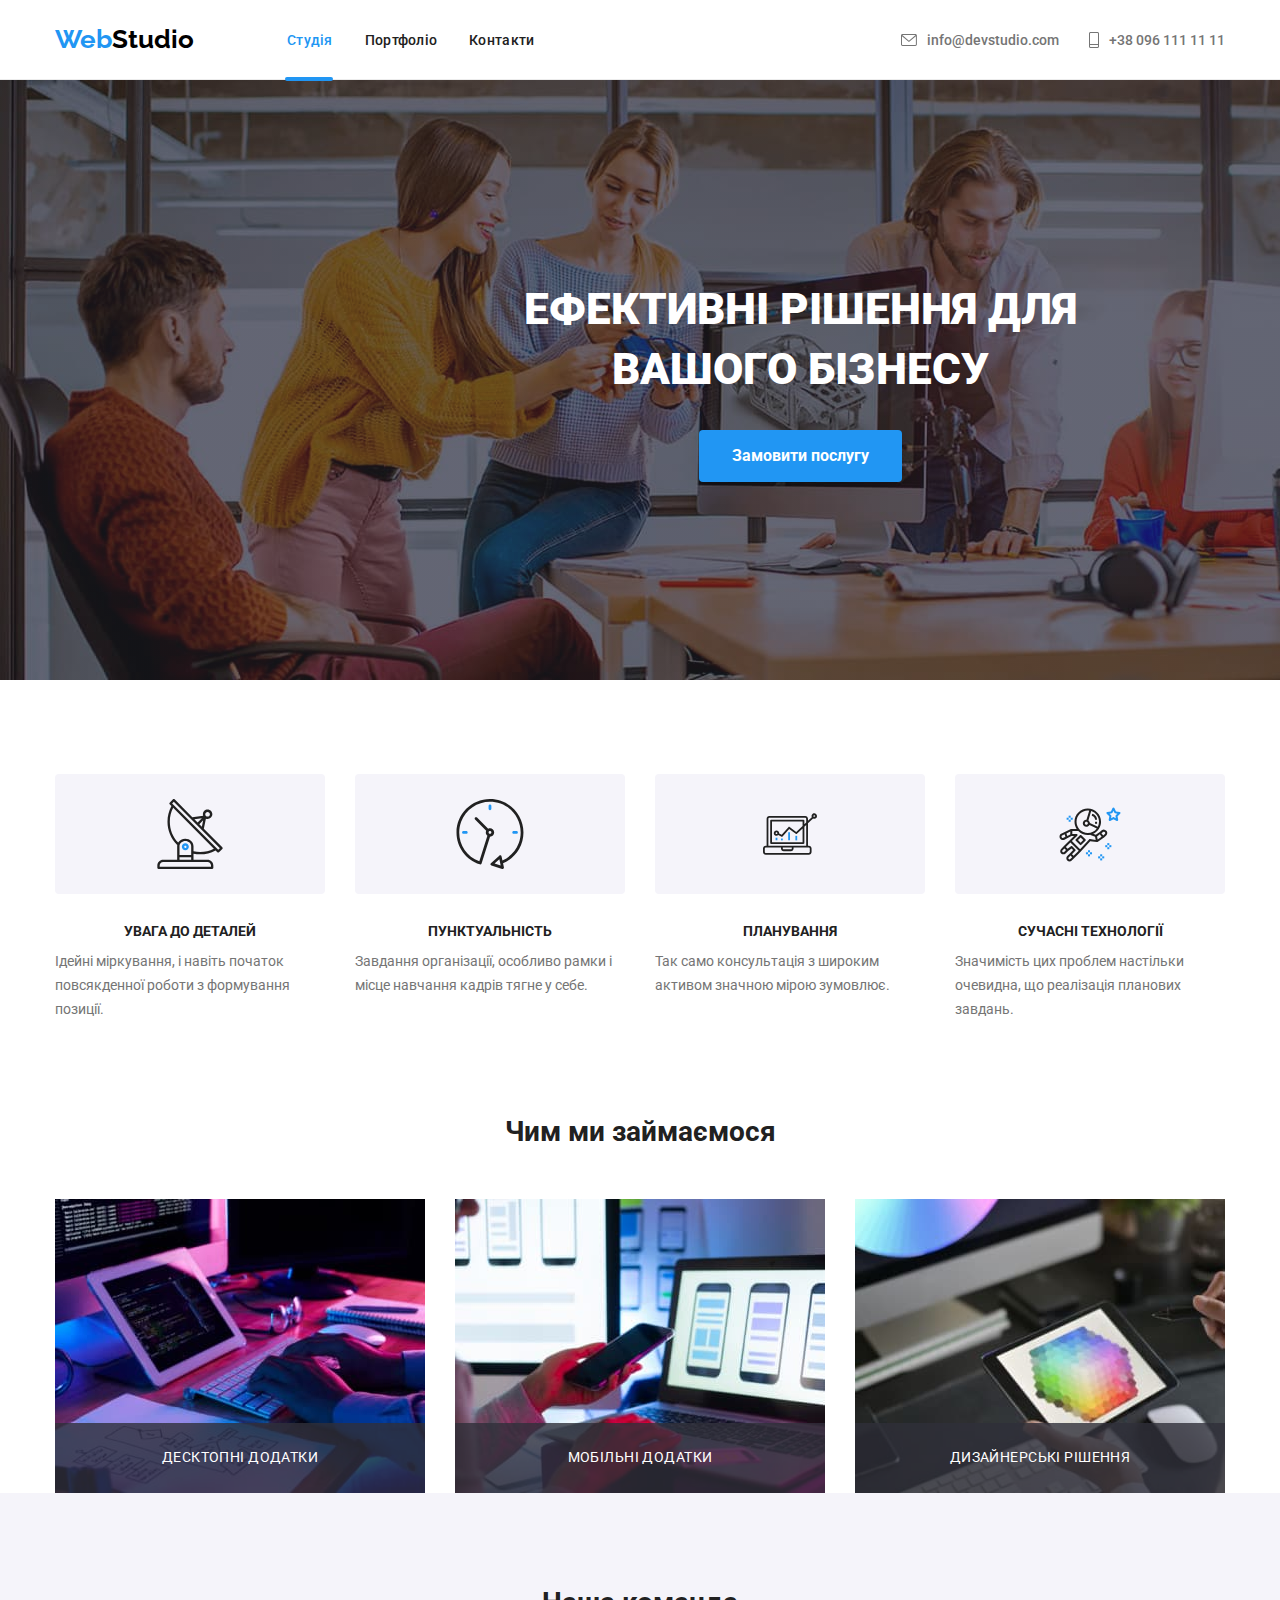
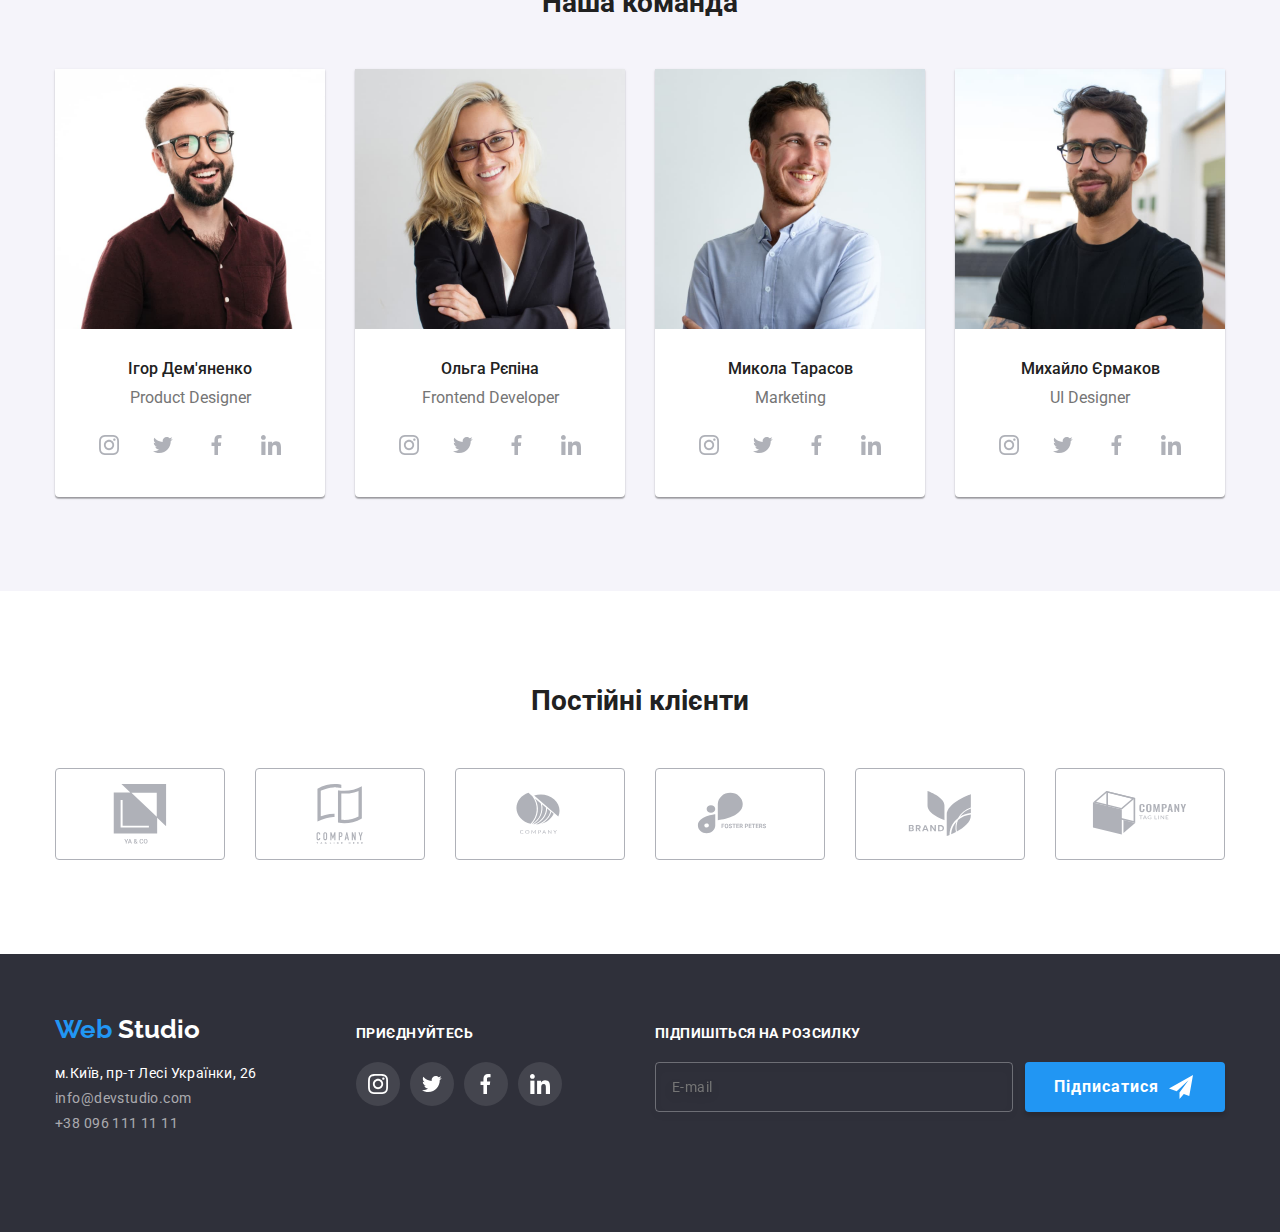
==== commit 5d96e929: "Comments done" ====
--- a/index.html
+++ b/index.html
@@ -51,9 +51,9 @@
             </svg>+38 096 111 11 11</a>
         </li>
       </ul>
-<!--------------------------- Мобільне вікно ------------------------>
+      <!--------------------------- Мобільне вікно ------------------------>
       <button type="button" class="menu-container" data-menu-open>
-        <a class="menu-logo"> <svg class="icon-logo" height="40" weight="40">
+        <a class="menu-logo"> <svg class="icon-logo" width="40" height="40">
             <use href="./images/icons.svg#icon-menu-logo"></use>
           </svg> </a>
       </button>
@@ -287,7 +287,7 @@
               ./images/imgmarketing.jpg 1x,
               ./images/imgmarketing-2x.jpg 2x" media="(min-width:1200px)" />
               <source srcset="
-              ./images/tablet/imgmikila-tablet.jpg 1x,
+              ./images/tablet/imgmikola-tablet.jpg 1x,
               ./images/tablet/imgmikola-tablet-2x.jpg 2x" media="(min-width:768px)" />
               <source srcset="
               ./images/mob/imgmikila-mob.jpg 1x,
@@ -328,7 +328,7 @@
               <source srcset="
               ./images/mob/imgmihailo-mob.jpg 1x,
               ./images/mob/imgmihailo-mob-2x.jpg 2x" media="(min-width:480px)" />
-            <img class="team_foto" src="images/imguides.jpg" alt="Фотографія ЮАй дизайнера">
+              <img class="team_foto" src="images/imguides.jpg" alt="Фотографія ЮАй дизайнера">
             </picture>
             <div class="team__item">
               <h3 class="team__title">Михайло Єрмаков</h3>
--- a/css/main.min.css
+++ b/css/main.min.css
@@ -1 +1 @@
-a{text-decoration:none;cursor:pointer}h1,h2,h3,h4,h5,h6,p,ul,ol{margin-top:0;margin-bottom:0;margin-left:0;margin-right:0;list-style:none;padding-left:0}li{line-height:initial}address{font-style:normal}img{display:block;margin:0;max-width:100%;height:auto}.visually-hidden{position:absolute;width:1px;height:1px;margin:-1px;border:0;padding:0;white-space:nowrap;clip-path:inset(100%);clip:rect(0 0 0 0);overflow:hidden}html{box-sizing:border-box}*,*::after,*::before{box-sizing:inherit}*:focus{border:1px solid var(--focus-color)}.section{padding-top:94px;padding-bottom:94px}.section__title{margin-top:0;margin-bottom:50px;color:var(--title-text-color);font-weight:700;font-size:36px;line-height:1.17;text-align:center}/*! modern-normalize v1.0.0 | MIT License | https://github.com/sindresorhus/modern-normalize */*,::after,::before{box-sizing:border-box}:root{-moz-tab-size:4;tab-size:4}html{line-height:1.15;-webkit-text-size-adjust:100%}body{margin:0}body{font-family:system-ui,-apple-system,"Segoe UI",Roboto,Helvetica,Arial,sans-serif,"Apple Color Emoji","Segoe UI Emoji"}hr{height:0;color:inherit}abbr[title]{text-decoration:underline dotted}b,strong{font-weight:bolder}code,kbd,pre,samp{font-family:ui-monospace,SFMono-Regular,Consolas,"Liberation Mono",Menlo,monospace;font-size:1em}small{font-size:80%}sub,sup{font-size:75%;line-height:0;position:relative;vertical-align:baseline}sub{bottom:-0.25em}sup{top:-0.5em}table{text-indent:0;border-color:inherit}button,input,optgroup,select,textarea{font-family:inherit;font-size:100%;line-height:1.15;margin:0}button,select{text-transform:none}[type=button],[type=reset],[type=submit],button{-webkit-appearance:button}::-moz-focus-inner{border-style:none;padding:0}:-moz-focusring{outline:1px dotted ButtonText}:-moz-ui-invalid{box-shadow:none}legend{padding:0}progress{vertical-align:baseline}::-webkit-inner-spin-button,::-webkit-outer-spin-button{height:auto}[type=search]{-webkit-appearance:textfield;outline-offset:-2px}::-webkit-search-decoration{-webkit-appearance:none}::-webkit-file-upload-button{-webkit-appearance:button;font:inherit}summary{display:list-item}:root{--primary-text-color: #757575;--title-text-color: #212121;--accent-color: #2196F3;--hover-color: #2196F3;--focus-color: #2196F3;--link-color: #212121;--primary-bttn-color: #2196F3;--bg-hero-color: linear-gradient(to right, rgba(47, 48, 58, 0.4), rgba(47, 48, 58, 0.4))}.body{background:#fff;color:var(--primary-text-color);font-family:"Roboto",sans-serif;font-style:normal;font-weight:400}.header{display:flex;height:60px}@media screen and (min-width: 768px){.header{height:80px;border-bottom:1px solid #ececec}}@media screen and (min-width: 1200px){.header{height:80px;border-bottom:1px solid #ececec}}.header__container{align-items:center;position:relative;margin:0 auto;width:100%;padding-left:15px;padding-right:15px}@media screen and (min-width: 480px){.header__container{width:480px;height:auto}}@media screen and (min-width: 768px){.header__container{width:768px;height:auto}}@media screen and (min-width: 1200px){.header__container{width:1200px;height:auto}}@media screen and (min-width: 768px){.header__container{display:flex;align-items:center;justify-content:space-between}}@media screen and (min-width: 1200px){.header__container{display:flex;align-items:center;justify-content:space-between}}.header__nav{position:relative;margin-top:16px}@media screen and (min-width: 768px){.header__nav{margin-top:0px;margin-left:0px;display:flex;align-items:center}}@media screen and (min-width: 1200px){.header__nav{margin-top:0px;margin-left:0px;display:flex;align-items:center}}.header__list{display:none}@media screen and (min-width: 768px){.header__list{display:flex;align-items:center;font-weight:500;font-size:14px;line-height:1.14;margin-left:93px}}@media screen and (min-width: 1200px){.header__list{display:flex;align-items:center;font-weight:500;font-size:14px;line-height:1.14;margin-left:93px}}.header__list .link{color:var(--link-color);position:static;transition-duration:250ms;transition-timing-function:cubic-bezier(0.4, 0, 0.2, 1)}.header__list .link:hover{color:var(--hover-color)}.header__list .link:focus{color:var(--focus-color)}.header__list .link.current{color:var(--accent-color)}@media screen and (min-width: 768px){.header__item{padding-top:32px;padding-bottom:32px;margin-right:32px;letter-spacing:.02em}}@media screen and (min-width: 1200px){.header__item{padding-top:32px;padding-bottom:32px;margin-right:32px;letter-spacing:.02em}}.header__item:last-child{margin-right:0px}.header__thumb{position:relative}.contacts{display:none}@media screen and (min-width: 768px){.contacts{display:block;font-weight:500;font-size:14px;line-height:1.14;margin-left:auto}}@media screen and (min-width: 1200px){.contacts{display:flex;font-weight:500;font-size:14px;line-height:1.14;margin-left:auto;gap:30px}}.contacts__link{display:flex;color:var(--primary-text-color);fill:var(--primary-text-color);align-items:center;transition-duration:250ms;transition-timing-function:cubic-bezier(0.4, 0, 0.2, 1)}.contacts__link:hover{color:var(--hover-color);fill:var(--hover-color)}.contacts__link:focus{color:var(--focus-color);fill:var(--hover-color)}@media screen and (min-width: 768px){.contacts__item{display:flex;padding-top:10px;align-items:center}}@media screen and (min-width: 1200px){.contacts__item{display:flex;padding-top:32px;padding-bottom:32px;align-items:center}}.line__studio{position:absolute;width:48px;height:4px;left:-2px;top:45px;background:#2196f3;border-radius:2px}.line__portfolio{position:absolute;width:78px;height:4px;top:76px;left:300px;background:#2196f3;border-radius:2px}@media screen and (min-width: 768px){.line__portfolio{left:298px}}@media screen and (min-width: 1200px){.line__portfolio{left:308px}}.link-svg{margin-right:10px}.menu-container{position:absolute;right:-120px;top:10px}@media screen and (min-width: 768px){.menu-container{display:none}}@media screen and (min-width: 1200px){.menu-container{display:none}}.menu-logo{height:40px;width:40px}.icon-logo{display:block;fill:#212121}.hero__section{background-color:#2f303a;text-align:center;padding-top:200px;padding-bottom:200px;max-width:100%;max-height:auto;margin-left:auto;margin-right:auto;background-image:var(--bg-hero-color),url(../images/mob/hero-bg-mob.jpg);background-repeat:no-repeat;background-size:cover;background-position:center;background-color:#c4c4c4;padding-top:94px;padding-bottom:94px}.hero__section__title{margin-top:0;margin-bottom:50px;color:var(--title-text-color);font-weight:700;font-size:36px;line-height:1.17;text-align:center}@media screen and (min-width: 480px){.hero__section{width:480px}}@media screen and (min-width: 768px){.hero__section{width:768px;background-image:var(--bg-hero-color),url(../images/tablet/header-img-tablet.jpg)}}@media screen and (min-width: 1200px){.hero__section{padding-top:200px;width:1600px;height:600px;background-image:var(--bg-hero-color),url(../images/imgherooverlay.jpg)}}.hero__container{margin:0 auto;width:100%;padding-left:15px;padding-right:15px}@media screen and (min-width: 480px){.hero__container{width:480px;height:auto}}@media screen and (min-width: 768px){.hero__container{width:768px;height:auto}}@media screen and (min-width: 1200px){.hero__container{width:1200px;height:auto}}@media screen and (min-width: 1200px){.hero__container{height:600px}}.hero__title{display:inline-block;height:auto;padding-bottom:30px;font-size:26px;line-height:42px;line-height:1.62;text-transform:uppercase;color:#fff;letter-spacing:6%}@media screen and (min-width: 480px){.hero__title{width:360px}}@media screen and (min-width: 768px){.hero__title{width:360px;font-size:26px;line-height:42px;line-height:1.62}}@media screen and (min-width: 1200px){.hero__title{width:696px;font-weight:900;font-size:44px;line-height:1.36}}.button__design{box-shadow:0px 4px 4px rgba(0,0,0,.15);background-color:#2196f3;padding:10px 24px;min-width:152px;color:#fff;font-weight:700;font-size:16px;line-height:1.88;letter-spacing:6%}@media screen and (min-width: 1200px){.button__design{padding:10px 32px}}.features__container{margin:0 auto;width:100%;padding-left:15px;padding-right:15px}@media screen and (min-width: 480px){.features__container{width:480px;height:auto}}@media screen and (min-width: 768px){.features__container{width:768px;height:auto}}@media screen and (min-width: 1200px){.features__container{width:1200px;height:auto}}.features__section{padding-top:94px;padding-bottom:94px}.features__section__title{margin-top:0;margin-bottom:50px;color:var(--title-text-color);font-weight:700;font-size:36px;line-height:1.17;text-align:center}.features__wrap{display:flex;flex-wrap:wrap;gap:30px}.features__item{align-items:center}@media screen and (min-width: 480px){.features__item{width:450px;height:auto}}@media screen and (min-width: 768px){.features__item{width:calc((100% - 30px)/2)}}@media screen and (min-width: 1200px){.features__item{width:270px}}.features__thumb{text-align:center;display:flex;width:100%;height:120px;align-items:center;background-color:#f5f4fa;border-radius:4px;justify-content:center}.features__title{text-align:center;padding-top:30px;padding-bottom:10px;font-weight:700;font-size:14px;line-height:1.14;text-transform:uppercase;color:var(--title-text-color)}.features__text{width:100%;font-size:14px;line-height:1.71;padding-bottom:30px}@media screen and (min-width: 768px){.features__text{padding-bottom:0}}.team__container{margin:0 auto;width:100%;padding-left:15px;padding-right:15px}@media screen and (min-width: 480px){.team__container{width:480px;height:auto}}@media screen and (min-width: 768px){.team__container{width:768px;height:auto}}@media screen and (min-width: 1200px){.team__container{width:1200px;height:auto}}.team__section{background-color:#f5f4fa;padding-top:94px;padding-bottom:94px}.team__section__title{margin-top:0;margin-bottom:50px;color:var(--title-text-color);font-weight:700;font-size:36px;line-height:1.17;text-align:center}.team__list{display:flex;flex-wrap:wrap;gap:30px;margin:0 auto;width:100%}.team__item{width:100%;padding-top:30px;padding-bottom:16px}.team__hero{background-color:#fff;box-shadow:0px 1px 3px rgba(0,0,0,.12),0px 1px 1px rgba(0,0,0,.14),0px 2px 1px rgba(0,0,0,.2);border-radius:0px 0px 4px 4px}@media screen and (min-width: 480px){.team__hero{width:450px}}@media screen and (min-width: 768px){.team__hero{width:calc((100% - 30px)/2)}}@media screen and (min-width: 1200px){.team__hero{width:270px}}.team__title{margin-bottom:10px;font-weight:500;font-size:16px;line-height:1.19;text-align:center;color:var(--title-text-color)}.team__text{font-size:16px;line-height:1.19;text-align:center;color:var(--primary-text-color)}.team__actions{display:block;padding:0;margin:0;list-style:0}.button{display:flex;padding:0;border:none;gap:10px;padding-bottom:30px;justify-content:center;background-size:20px 20px}.button__icon{display:inline-block;padding:12px;width:44px;height:44px;fill:#afb1b8;background-color:#fff;align-items:center;text-align:center;border-radius:50%;transition-duration:250ms;transition-timing-function:cubic-bezier(0.4, 0, 0.2, 1)}.button__icon:hover{fill:#fff;background-color:#2196f3;cursor:pointer}.button__logo{width:20px;height:20px}.clients__section{padding-top:94px;padding-bottom:94px}.clients__section__title{margin-top:0;margin-bottom:50px;color:var(--title-text-color);font-weight:700;font-size:36px;line-height:1.17;text-align:center}.clients__container{margin:0 auto;width:100%;padding-left:15px;padding-right:15px;width:100%}@media screen and (min-width: 480px){.clients__container{width:480px;height:auto}}@media screen and (min-width: 768px){.clients__container{width:768px;height:auto}}@media screen and (min-width: 1200px){.clients__container{width:1200px;height:auto}}.clients__block{display:block;padding:0;margin:0;list-style:0}.clients__list{display:flex;flex-wrap:wrap;gap:30px;margin:0 auto;width:100%;justify-content:center}.clients__thumb{display:flex;content:"";width:210px;height:92px;align-items:center;background:rgba(0,0,0,0);justify-content:center;border:1px solid #afb1b8;border-radius:4px;cursor:pointer;transition-duration:250ms;transition-timing-function:cubic-bezier(0.4, 0, 0.2, 1)}@media screen and (min-width: 480px){.clients__thumb{width:210px;height:92px}}@media screen and (min-width: 768px){.clients__thumb{width:226px;height:92px}}@media screen and (min-width: 1200px){.clients__thumb{width:170px;height:92px}}.clients__thumb:hover .clients__icon{fill:#2196f3}.clients__thumb:hover{border:1px solid #2196f3;fill:#2196f3}.clients__icon{fill:#afb1b8;background:rgba(0,0,0,0);width:106px;height:60px;transition-duration:250ms;transition-timing-function:cubic-bezier(0.4, 0, 0.2, 1)}.modal{width:100%;height:100%;position:fixed;top:0;background-color:rgba(65,56,56,.5215686275);animation-fill-mode:none;opacity:1;transition-duration:250ms;transition-timing-function:cubic-bezier(0.4, 0, 0.2, 1)}.modal__container{width:450px;min-height:609px;padding:40px;background-color:#fff;box-shadow:0px 1px 3px rgba(0,0,0,.12),0px 1px 1px rgba(0,0,0,.14),0px 2px 1px rgba(0,0,0,.2);border-radius:4px;position:absolute;top:50%;left:50%;transform:translate(-50%, -50%);display:block}@media screen and (min-width: 1200px){.modal__container{width:528px;min-height:581px}}.modal__title{margin-bottom:30px;font-weight:700;font-size:20px;line-height:23px;text-align:center;letter-spacing:.03em;color:#212121}.modal__form{position:relative;display:flex;flex-direction:column;text-align:left;align-items:center;font-weight:400;font-size:12px;line-height:1.17;letter-spacing:.01em;color:#757575;transition-duration:250ms;transition-timing-function:cubic-bezier(0.4, 0, 0.2, 1)}.modal__close{position:absolute;width:30px;height:30px;background-color:rgba(0,0,0,0);border-radius:50%;right:8px;top:8px;border:1px solid rgba(0,0,0,.1);transition-duration:250ms;transition-timing-function:cubic-bezier(0.4, 0, 0.2, 1)}.modal__close:hover .close__logo{fill:#2196f3;cursor:pointer}.close__logo{width:11px;height:11px;border-color:#757575;fill:#000}.is-hidden{opacity:0;pointer-events:0;visibility:hidden;transform:scaleY(1);transition-duration:250ms;transition-timing-function:cubic-bezier(0.4, 0, 0.2, 1)}.form__field textarea{padding-top:12px;padding-left:18px;border-radius:4px;resize:none}.form__field textarea::placeholder{font-weight:400;font-size:12px;line-height:1.17;letter-spacing:.01em;color:rgba(117,117,117,.5)}.form__field{display:flex;flex-direction:column;margin-bottom:20px;width:370px;text-align:left;transition-duration:250ms;transition-timing-function:cubic-bezier(0.4, 0, 0.2, 1)}@media screen and (min-width: 1200px){.form__field{width:448px}}.form__field input{width:370px;height:40px;border:1px solid rgba(33,33,33,.2);border-radius:4px;padding-left:42px}@media screen and (min-width: 768px){.form__field input{width:448px}}@media screen and (min-width: 1200px){.form__field input{width:448px}}.form__field:hover input{border:1px solid var(--hover-color);cursor:pointer}.form__field:focus input{border:1px solid var(--hover-color)}.form__field:focus-within{fill:var(--focus-color)}.form__field textarea{border:1px solid rgba(33,33,33,.2)}.form__field:hover textarea{border:1px solid var(--hover-color);cursor:pointer}.form__field:hover{fill:#188ce8}.form__label{margin-bottom:4px}.form__input:active{fill:var(--focus-color);border:1px solid var(--focus-color)}.form__input:focus{outline:none !important;border-color:var(--focus-color)}.form__area{height:120px}.form__area:focus{outline:none !important;border-color:var(--focus-color)}.link__legal{color:#2196f3;line-height:1;border-bottom:1px solid #2196f3}.name__logo{width:12px;height:12px}.modal__logo{position:absolute;left:15px;top:30px}.telephone__logo{width:13px;height:13px}.modal__telephone{position:absolute;left:15px;top:110px}.mail__logo{width:15px;height:12px}.modal__mail{position:absolute;left:15px;top:188px}.checkbox{display:flex;width:1px;height:1px;margin:-1px;border:0;padding:0;white-space:nowrap;clip-path:inset(100%);clip:rect(0 0 0 0);overflow:hidden}.checkbox__form{position:relative;display:flex;align-items:center}.checkbox__policy{padding-left:7px;display:flex;width:400px;font-weight:400;font-size:12px;line-height:1.17;letter-spacing:.03em;color:#757575;justify-content:center;align-items:center;transition-duration:250ms;transition-timing-function:cubic-bezier(0.4, 0, 0.2, 1)}@media screen and (min-width: 768px){.checkbox__policy{font-size:12px}}@media screen and (min-width: 1200px){.checkbox__policy{font-size:14px;line-height:1.71}}.checkbox__logo{position:absolute;width:16px;height:15px;fill:#212121;left:15px;align-items:center;border-radius:2px}@media screen and (min-width: 1200px){.checkbox__logo{left:-13px}}.checkbox:checked+.checkbox__logo{fill:#2196f3;background:#2196f3}.approve__logo{position:absolute;width:11px;height:8px;fill:#fff;left:17px;align-items:center}@media screen and (min-width: 1200px){.approve__logo{left:-10px}}.checkbox:checked+.approve__logo{fill:#2196f3}.modal__button{width:200px;height:50px;font-weight:700;font-size:16px;line-height:1.9;align-items:center;text-align:center;letter-spacing:.06em;color:#fff;background:#188ce8;box-shadow:0px 4px 4px rgba(0,0,0,.15);border-radius:4px;margin-left:auto;margin-top:30px}.footer{padding-top:60px;background-color:#2f303a}.footer--container{align-items:center;text-align:center;margin:0 auto;width:100%;padding-left:15px;padding-right:15px}@media screen and (min-width: 480px){.footer--container{width:480px;height:auto}}@media screen and (min-width: 768px){.footer--container{width:768px;height:auto}}@media screen and (min-width: 1200px){.footer--container{width:1200px;height:auto}}@media screen and (min-width: 480px){.footer--container{align-items:center;text-align:center}}@media screen and (min-width: 768px){.footer--container{align-items:baseline;text-align:center;flex-wrap:wrap;display:flex;justify-content:space-around}}@media screen and (min-width: 1200px){.footer--container{display:flex;align-items:baseline;text-align:left}}.footer--address{display:inline-block;align-items:center;text-align:center}@media screen and (min-width: 480px){.footer--address{display:inline-block;align-items:center;text-align:center}}@media screen and (min-width: 768px){.footer--address{display:inline-block;align-items:center;text-align:center}}@media screen and (min-width: 1200px){.footer--address{display:inline-block;align-items:left;text-align:left}}.footer__nav{width:100%;display:inline-block;padding-bottom:60px;font-style:normal;font-weight:400;font-size:14px;line-height:1.71;letter-spacing:.03em;transition-duration:250ms;transition-timing-function:cubic-bezier(0.4, 0, 0.2, 1)}@media screen and (min-width: 1200px){.footer__nav{width:231px;margin-right:70px}}.footer__nav .address{display:inline-block;margin-bottom:9px;color:#fff}.footer__nav .contact{display:inline-block;margin-bottom:9px;color:rgba(255,255,255,.6)}.footer__nav .link:hover,.footer__nav link:focus{color:var(--focus-color)}.footer__title{font-weight:700;font-size:14px;line-height:1.14;padding-top:12px;padding-bottom:20px;letter-spacing:.03em;text-transform:uppercase;color:#fff;text-align:center}@media screen and (min-width: 1200px){.footer__title{text-align:left}}.socials{display:block;padding:0;margin:0;list-style:0}.socials__list{display:flex;padding:0;border:none;gap:10px;justify-content:center;background-size:20px 20px;margin-bottom:60px}@media screen and (min-width: 480px){.socials__list{margin-bottom:60px}}@media screen and (min-width: 768px){.socials__list{margin-bottom:60px}}@media screen and (min-width: 1200px){.socials__list{margin-bottom:0px}}.socials__item{display:inline-block;padding:12px;width:44px;height:44px;fill:#fff;background-color:rgba(255,255,255,.1);align-items:center;text-align:center;border-radius:50%;transition-duration:250ms;transition-timing-function:cubic-bezier(0.4, 0, 0.2, 1)}.socials__item:hover{fill:#fff;background-color:#2196f3;cursor:pointer}.socials__button{width:20px;height:20px}.button{display:flex;padding:0;border:none;gap:10px;margin-bottom:30px;justify-content:center;background-size:20px 20px}.button__icon{display:inline-block;padding:12px;width:44px;height:44px;fill:#afb1b8;background-color:#fff;align-items:center;text-align:center;border-radius:50%;transition-duration:250ms;transition-timing-function:cubic-bezier(0.4, 0, 0.2, 1)}.button__icon:hover{fill:#fff;background-color:#2196f3;cursor:pointer}.button__logo{width:20px;height:20px}.projects__section{padding-top:94px;padding-bottom:94px;margin:0 auto;width:100%;padding-left:15px;padding-right:15px;padding-top:0px;padding-bottom:60px}.projects__section__title{margin-top:0;margin-bottom:50px;color:var(--title-text-color);font-weight:700;font-size:36px;line-height:1.17;text-align:center}@media screen and (min-width: 480px){.projects__section{width:480px;height:auto}}@media screen and (min-width: 768px){.projects__section{width:768px;height:auto}}@media screen and (min-width: 1200px){.projects__section{width:1200px;height:auto}}.projects__list{display:flex;flex-wrap:wrap;justify-content:flex-start;gap:30px}.projects__list .title{color:var(--title-text-color);font-weight:700;font-size:18px;line-height:2}.projects__list .text{color:var(--primary-text-color)}.projects__item{gap:30px;width:100%}@media screen and (min-width: 480px){.projects__item{width:450px;height:404px}}@media screen and (min-width: 768px){.projects__item{width:354px;height:440px}}@media screen and (min-width: 1200px){.projects__item{width:370px;justify-content:none;gap:0}.projects__item:nth-child(3n){margin-right:0}.projects__item:nth-last-child(-n+3){margin-bottom:0}}.projects__item>.title{display:block;align-items:center}.projects__item>.text{display:block;align-items:center}.projects__thumb{position:relative;width:100%;overflow:hidden}@media screen and (min-width: 480px){.projects__thumb{width:450px;height:294px}}@media screen and (min-width: 768px){.projects__thumb{width:354px;height:294px}}@media screen and (min-width: 1200px){.projects__thumb{width:370px;height:294px}}.projects__link:hover{display:block;box-shadow:0px 1px 1px rgba(0,0,0,.12),0px 4px 4px rgba(0,0,0,.06),1px 4px 6px rgba(0,0,0,.16);transition-duration:250ms;transition-timing-function:cubic-bezier(0.4, 0, 0.2, 1)}.projects__box{padding:20px 24px;border:1px solid #eee;border-top:0}.projects__text{opacity:0;position:absolute;top:0;left:0;height:100%;padding:63px 24px;font-size:18px;line-height:1.56;letter-spacing:.03em;background-color:rgba(33,150,243,.9);color:#fff;transform:translateY(100%);transition-duration:250ms;transition-timing-function:cubic-bezier(0.4, 0, 0.2, 1)}.projects__item:hover .projects__text{transform:translateY(0);opacity:1}.examples__container{margin:0 auto;width:100%;padding-left:15px;padding-right:15px}@media screen and (min-width: 480px){.examples__container{width:480px;height:auto}}@media screen and (min-width: 768px){.examples__container{width:768px;height:auto}}@media screen and (min-width: 1200px){.examples__container{width:1200px;height:auto}}.examples__section{padding-top:94px;padding-bottom:94px;display:none;padding-top:0px}.examples__section__title{margin-top:0;margin-bottom:50px;color:var(--title-text-color);font-weight:700;font-size:36px;line-height:1.17;text-align:center}@media screen and (min-width: 1200px){.examples__section{display:inline}}.examples__list{display:flex;gap:30px}.examples__thumb{position:relative}.examples__text{position:absolute;display:inline-block;width:370px;height:70px;padding:27px;bottom:0;color:#fff;font-style:Bold;font-size:14px;line-height:1.14;text-align:center;letter-spacing:.03em;text-transform:uppercase;background:rgba(47,48,58,.8)}button{cursor:pointer;border-radius:4px;border:1px solid rgba(0,0,0,0);margin-left:auto}.filters{padding-top:94px;padding-bottom:94px;display:flex;align-items:center;justify-content:center;gap:8px;margin-bottom:15px;padding-bottom:50px;flex-direction:row;flex-wrap:wrap;justify-content:flex-start}.filters__title{margin-top:0;margin-bottom:50px;color:var(--title-text-color);font-weight:700;font-size:36px;line-height:1.17;text-align:center}@media screen and (min-width: 480px){.filters{margin-bottom:15px;padding-bottom:25px}}@media screen and (min-width: 768px){.filters{padding-bottom:30px;margin-bottom:0px;justify-content:center}}@media screen and (min-width: 1200px){.filters{margin-bottom:0px}}.filters__button{display:inline-block;color:#212121;background:#f5f4fa;padding:6px 22px;font-weight:500;font-size:16px;line-height:1.62;margin-right:auto;margin-left:auto;text-align:center;transition-duration:250ms;transition-timing-function:cubic-bezier(0.4, 0, 0.2, 1)}.filters__button:hover{color:#fff;background-color:var(--primary-bttn-color);box-shadow:0px 3px 1px rgba(0,0,0,.1),0px 1px 2px rgba(0,0,0,.08),0px 2px 2px rgba(0,0,0,.12)}.filters__button:focus{color:#fff;background-color:var(--primary-bttn-color);box-shadow:0px 3px 1px rgba(0,0,0,.1),0px 1px 2px rgba(0,0,0,.08),0px 2px 2px rgba(0,0,0,.12)}.filters__section{padding-top:94px;padding-bottom:94px}.filters__section__title{margin-top:0;margin-bottom:50px;color:var(--title-text-color);font-weight:700;font-size:36px;line-height:1.17;text-align:center}.filters__container{margin:0 auto;width:100%;padding-left:15px;padding-right:15px}@media screen and (min-width: 480px){.filters__container{width:480px;height:auto}}@media screen and (min-width: 768px){.filters__container{width:768px;height:auto}}@media screen and (min-width: 1200px){.filters__container{width:1200px;height:auto}}.filters__item{display:block}.filters__item:last-child{margin-right:0}.footer__logo{display:inline-block;color:#000;font-family:"Raleway";font-style:normal;font-weight:700;font-size:26px;line-height:1.19}.footer__logo-white{display:inline-block;margin-bottom:20px;color:#fff}.footer__logo-blue{display:inline-block;align-items:center;color:#2196f3}.logo{display:inline-block;color:#000;font-family:"Raleway";font-style:normal;font-weight:700;font-size:24px;line-height:1.38;letter-spacing:3%}@media screen and (min-width: 768px){.logo{font-size:24px;line-height:1.38;letter-spacing:3%}}@media screen and (min-width: 1200px){.logo{font-size:26px;line-height:1.19;letter-spacing:3%}}.logo--blue{display:inline-block;align-items:center;color:#2196f3}@media screen and (min-width: 1200px){.footer__mail{margin-left:93px}}.footer__field{display:flex;background-color:rgba(0,0,0,0);flex-direction:column}@media screen and (min-width: 480px){.footer__field{align-items:center;text-align:center;padding-bottom:60px}}@media screen and (min-width: 768px){.footer__field{display:flex;flex-wrap:wrap;justify-content:space-around;flex-direction:column;align-items:center;margin:auto 0}}@media screen and (min-width: 1200px){.footer__field{display:flex;align-items:flex-start;flex-direction:row}}.footer__field input{display:inline-block;width:100%;height:50px;font-weight:400;font-size:14px;line-height:1.25;align-items:center;letter-spacing:.03em;color:rgba(255,255,255,.6);padding:15px 0px 15px 16px;background-color:rgba(0,0,0,0);border:1px solid rgba(255,255,255,.3);filter:drop-shadow(0px 4px 4px rgba(0, 0, 0, 0.15));border-radius:4px;margin-bottom:20px}@media screen and (min-width: 480px){.footer__field input{margin-bottom:20px}}@media screen and (min-width: 768px){.footer__field input{margin-bottom:20px;width:450px;height:50px}}@media screen and (min-width: 1200px){.footer__field input{width:358px;height:50px;margin-bottom:0px}}.footer__subscribtion{display:flex;width:200px;height:50px;padding:10px 10px 10px 28px;margin-left:12px;font-weight:700;font-size:16px;line-height:1.88;background-color:#2196f3;box-shadow:0px 4px 4px rgba(0,0,0,.15);border-radius:4px;text-align:center;align-items:center;letter-spacing:.06em;color:#fff;margin-bottom:60px}@media screen and (min-width: 1200px){.footer__subscribtion{display:flex}}.footer__send{margin-left:10px;width:24px;height:24px;fill:#fff;background:rgba(0,0,0,0)}.mob-menu{position:fixed;width:100vw;height:100vh;background-color:#fff;top:0;z-index:1;padding-top:48px;padding-left:40px}@media screen and (min-width: 768px){.mob-menu{display:none}}@media screen and (min-width: 1200px){.mob-menu{display:none}}.menu__close{position:absolute;width:30px;height:30px;background-color:rgba(0,0,0,0);border-radius:50%;right:8px;top:8px;border:1px solid rgba(255,255,255,.1);transition-duration:250ms;transition-timing-function:cubic-bezier(0.4, 0, 0.2, 1)}.menu__close:hover .menu__logo{fill:#2196f3;cursor:pointer}.menu__logo{width:11px;height:11px;border-color:#fff;fill:#000}.menu-container{background:rgba(0,0,0,0)}.mob__list{color:#212121;font-size:40px;line-height:1.17;margin-bottom:302px}.mob__list .link{color:#212121}.mob__list .link:hover{color:#2196f3}.mob__list .current{color:#2196f3}.mob__item{margin-bottom:35px}.mob__contacts{margin-bottom:64px}.contacts-item{margin-bottom:32px}.mob__tel{color:#2196f3;font-size:34px;line-height:1.18}.mob__mail{color:#757575;font-size:24px;line-height:1.17}.mob_socials-list{display:flex;gap:10px;color:#2196f3}.thin{width:1px;height:22px;fill:rgba(33,33,33,.2)}.mob_socials-item{color:#2196f3;border-right:1px solid rgba(33,33,33,.2);padding-right:10px}.mob_socials-item:nth-last-child(1){border-right:none}.social-link{color:#2196f3}/*# sourceMappingURL=main.min.css.map */+a{text-decoration:none;cursor:pointer}h1,h2,h3,h4,h5,h6,p,ul,ol{margin-top:0;margin-bottom:0;margin-left:0;margin-right:0;list-style:none;padding-left:0}li{line-height:initial}address{font-style:normal}img{display:block;margin:0;max-width:100%;height:auto}.visually-hidden{position:absolute;width:1px;height:1px;margin:-1px;border:0;padding:0;white-space:nowrap;clip-path:inset(100%);clip:rect(0 0 0 0);overflow:hidden}html{box-sizing:border-box}*,*::after,*::before{box-sizing:inherit}*:focus{border:1px solid var(--focus-color)}.section{padding-top:94px;padding-bottom:94px}.section__title{margin-top:0;margin-bottom:50px;color:var(--title-text-color);font-weight:700;font-size:28px;line-height:1.17;text-align:center}/*! modern-normalize v1.0.0 | MIT License | https://github.com/sindresorhus/modern-normalize */*,::after,::before{box-sizing:border-box}:root{-moz-tab-size:4;tab-size:4}html{line-height:1.15;-webkit-text-size-adjust:100%}body{margin:0}body{font-family:system-ui,-apple-system,"Segoe UI",Roboto,Helvetica,Arial,sans-serif,"Apple Color Emoji","Segoe UI Emoji"}hr{height:0;color:inherit}abbr[title]{text-decoration:underline dotted}b,strong{font-weight:bolder}code,kbd,pre,samp{font-family:ui-monospace,SFMono-Regular,Consolas,"Liberation Mono",Menlo,monospace;font-size:1em}small{font-size:80%}sub,sup{font-size:75%;line-height:0;position:relative;vertical-align:baseline}sub{bottom:-0.25em}sup{top:-0.5em}table{text-indent:0;border-color:inherit}button,input,optgroup,select,textarea{font-family:inherit;font-size:100%;line-height:1.15;margin:0}button,select{text-transform:none}[type=button],[type=reset],[type=submit],button{-webkit-appearance:button}::-moz-focus-inner{border-style:none;padding:0}:-moz-focusring{outline:1px dotted ButtonText}:-moz-ui-invalid{box-shadow:none}legend{padding:0}progress{vertical-align:baseline}::-webkit-inner-spin-button,::-webkit-outer-spin-button{height:auto}[type=search]{-webkit-appearance:textfield;outline-offset:-2px}::-webkit-search-decoration{-webkit-appearance:none}::-webkit-file-upload-button{-webkit-appearance:button;font:inherit}summary{display:list-item}:root{--primary-text-color: #757575;--title-text-color: #212121;--accent-color: #2196F3;--hover-color: #2196F3;--focus-color: #2196F3;--link-color: #212121;--primary-bttn-color: #2196F3;--bg-hero-color: linear-gradient(to right, rgba(47, 48, 58, 0.4), rgba(47, 48, 58, 0.4))}.body{background:#fff;color:var(--primary-text-color);font-family:"Roboto",sans-serif;font-style:normal;font-weight:400}.header{display:flex;height:60px;border-bottom:1px solid #ececec}@media screen and (min-width: 768px){.header{height:80px}}@media screen and (min-width: 1200px){.header{height:80px}}.header__container{align-items:center;position:relative;margin:0 auto;width:100%;padding-left:15px;padding-right:15px}@media screen and (min-width: 480px){.header__container{width:480px;height:auto}}@media screen and (min-width: 768px){.header__container{width:768px;height:auto}}@media screen and (min-width: 1200px){.header__container{width:1200px;height:auto}}@media screen and (min-width: 768px){.header__container{display:flex;align-items:center;justify-content:space-between}}@media screen and (min-width: 1200px){.header__container{display:flex;align-items:center;justify-content:space-between}}.header__nav{position:relative;margin-top:16px}@media screen and (min-width: 768px){.header__nav{margin-top:0px;margin-left:0px;display:flex;align-items:center}}@media screen and (min-width: 1200px){.header__nav{margin-top:0px;margin-left:0px;display:flex;align-items:center}}.header__list{display:none}@media screen and (min-width: 768px){.header__list{display:flex;align-items:center;font-weight:500;font-size:14px;line-height:1.14;margin-left:93px}}@media screen and (min-width: 1200px){.header__list{display:flex;align-items:center;font-weight:500;font-size:14px;line-height:1.14;margin-left:93px}}.header__list .link{color:var(--link-color);position:static;transition-duration:250ms;transition-timing-function:cubic-bezier(0.4, 0, 0.2, 1)}.header__list .link:hover{color:var(--hover-color)}.header__list .link:focus{color:var(--focus-color)}.header__list .link.current{color:var(--accent-color)}@media screen and (min-width: 768px){.header__item{padding-top:32px;padding-bottom:32px;margin-right:32px;letter-spacing:.02em}}@media screen and (min-width: 1200px){.header__item{padding-top:32px;padding-bottom:32px;margin-right:32px;letter-spacing:.02em}}.header__item:last-child{margin-right:0px}.header__thumb{position:relative}.contacts{display:none}@media screen and (min-width: 768px){.contacts{display:block;font-weight:500;font-size:14px;line-height:1.14;margin-left:auto}}@media screen and (min-width: 1200px){.contacts{display:flex;font-weight:500;font-size:14px;line-height:1.14;margin-left:auto;gap:30px}}.contacts__link{display:flex;color:var(--primary-text-color);fill:var(--primary-text-color);align-items:center;transition-duration:250ms;transition-timing-function:cubic-bezier(0.4, 0, 0.2, 1)}.contacts__link:hover{color:var(--hover-color);fill:var(--hover-color)}.contacts__link:focus{color:var(--focus-color);fill:var(--hover-color)}@media screen and (min-width: 768px){.contacts__item{display:flex;padding-top:10px;align-items:center}}@media screen and (min-width: 1200px){.contacts__item{display:flex;padding-top:32px;padding-bottom:32px;align-items:center}}.line__studio{position:absolute;width:48px;height:4px;left:-2px;top:45px;background:#2196f3;border-radius:2px}.line__portfolio{position:absolute;width:78px;height:4px;top:76px;left:300px;background:#2196f3;border-radius:2px}@media screen and (min-width: 768px){.line__portfolio{left:298px}}@media screen and (min-width: 1200px){.line__portfolio{left:308px}}.link-svg{margin-right:10px}.menu-container{position:absolute;right:-120px;top:10px}@media screen and (min-width: 768px){.menu-container{display:none}}@media screen and (min-width: 1200px){.menu-container{display:none}}.menu-logo{height:40px;width:40px}.icon-logo{display:block;fill:#212121}.hero__section{background-color:#2f303a;text-align:center;padding-top:200px;padding-bottom:200px;max-width:1600px;max-height:auto;margin-left:auto;margin-right:auto;background-image:var(--bg-hero-color),url(../images/mob/hero-bg-mob.jpg);background-repeat:no-repeat;background-size:cover;background-position:center;background-color:#c4c4c4;padding-top:60px;padding-bottom:60px}.hero__section__title{margin-top:0;margin-bottom:50px;color:var(--title-text-color);font-weight:700;font-size:36px;line-height:1.17;text-align:center}@media screen and (min-width: 480px){.hero__section{padding-top:60px;padding-bottom:60px}}@media screen and (min-width: 768px){.hero__section{padding-top:94px;padding-bottom:94px}}@media screen and (min-width: 1200px){.hero__section{padding-top:94px;padding-bottom:94px}}@media screen and (min-width: 480px){.hero__section{width:480px}}@media screen and (min-width: 768px){.hero__section{width:768px;background-image:var(--bg-hero-color),url(../images/tablet/header-img-tablet.jpg)}}@media screen and (min-width: 1200px){.hero__section{padding-top:200px;width:1600px;height:600px;background-image:var(--bg-hero-color),url(../images/imgherooverlay.jpg)}}.hero__container{margin:0 auto;width:100%;padding-left:15px;padding-right:15px}@media screen and (min-width: 480px){.hero__container{width:480px;height:auto}}@media screen and (min-width: 768px){.hero__container{width:768px;height:auto}}@media screen and (min-width: 1200px){.hero__container{width:1200px;height:auto}}@media screen and (min-width: 1200px){.hero__container{height:600px}}.hero__title{display:inline-block;height:auto;padding-bottom:30px;font-size:26px;line-height:42px;line-height:1.62;text-transform:uppercase;color:#fff;letter-spacing:6%}@media screen and (min-width: 480px){.hero__title{width:360px}}@media screen and (min-width: 768px){.hero__title{width:360px;font-size:26px;line-height:42px;line-height:1.62}}@media screen and (min-width: 1200px){.hero__title{width:696px;font-weight:900;font-size:44px;line-height:1.36}}.button__design{box-shadow:0px 4px 4px rgba(0,0,0,.15);background-color:#2196f3;padding:10px 24px;min-width:152px;color:#fff;font-weight:700;font-size:16px;line-height:1.88;letter-spacing:6%}@media screen and (min-width: 1200px){.button__design{padding:10px 32px}}.features__container{margin:0 auto;width:100%;padding-left:15px;padding-right:15px}@media screen and (min-width: 480px){.features__container{width:480px;height:auto}}@media screen and (min-width: 768px){.features__container{width:768px;height:auto}}@media screen and (min-width: 1200px){.features__container{width:1200px;height:auto}}.features__section{padding-top:60px;padding-bottom:60px}.features__section__title{margin-top:0;margin-bottom:50px;color:var(--title-text-color);font-weight:700;font-size:36px;line-height:1.17;text-align:center}@media screen and (min-width: 480px){.features__section{padding-top:60px;padding-bottom:60px}}@media screen and (min-width: 768px){.features__section{padding-top:94px;padding-bottom:94px}}@media screen and (min-width: 1200px){.features__section{padding-top:94px;padding-bottom:94px}}.features__wrap{display:flex;flex-wrap:wrap;gap:30px}.features__item{align-items:center}@media screen and (min-width: 480px){.features__item{width:450px;height:auto}}@media screen and (min-width: 768px){.features__item{width:calc((100% - 30px)/2)}}@media screen and (min-width: 1200px){.features__item{width:270px}}.features__thumb{text-align:center;display:flex;width:100%;height:120px;align-items:center;background-color:#f5f4fa;border-radius:4px;justify-content:center}.features__title{text-align:center;padding-top:30px;padding-bottom:10px;font-weight:700;font-size:14px;line-height:1.14;text-transform:uppercase;color:var(--title-text-color)}.features__text{width:100%;font-size:14px;line-height:1.71}@media screen and (min-width: 768px){.features__text{padding-bottom:0}}.team__container{margin:0 auto;width:100%;padding-left:15px;padding-right:15px}@media screen and (min-width: 480px){.team__container{width:480px;height:auto}}@media screen and (min-width: 768px){.team__container{width:768px;height:auto}}@media screen and (min-width: 1200px){.team__container{width:1200px;height:auto}}.team__section{background-color:#f5f4fa;padding-top:60px;padding-bottom:60px}.team__section__title{margin-top:0;margin-bottom:50px;color:var(--title-text-color);font-weight:700;font-size:36px;line-height:1.17;text-align:center}@media screen and (min-width: 480px){.team__section{padding-top:60px;padding-bottom:60px}}@media screen and (min-width: 768px){.team__section{padding-top:94px;padding-bottom:94px}}@media screen and (min-width: 1200px){.team__section{padding-top:94px;padding-bottom:94px}}.team__list{display:flex;flex-wrap:wrap;gap:30px;margin:0 auto;width:100%}.team__item{width:100%;padding-top:30px;padding-bottom:16px}.team__hero{background-color:#fff;box-shadow:0px 1px 3px rgba(0,0,0,.12),0px 1px 1px rgba(0,0,0,.14),0px 2px 1px rgba(0,0,0,.2);border-radius:0px 0px 4px 4px}@media screen and (min-width: 480px){.team__hero{width:450px}}@media screen and (min-width: 768px){.team__hero{width:calc((100% - 30px)/2)}}@media screen and (min-width: 1200px){.team__hero{width:270px}}.team__title{margin-bottom:10px;font-weight:500;font-size:16px;line-height:1.19;text-align:center;color:var(--title-text-color)}.team__text{font-size:16px;line-height:1.19;text-align:center;color:var(--primary-text-color)}.team__actions{display:block;padding:0;margin:0;list-style:0}.button{display:flex;padding:0;border:none;gap:10px;padding-bottom:30px;justify-content:center;background-size:20px 20px}.button__icon{display:inline-block;padding:12px;width:44px;height:44px;fill:#afb1b8;background-color:#fff;align-items:center;text-align:center;border-radius:50%;transition-duration:250ms;transition-timing-function:cubic-bezier(0.4, 0, 0.2, 1)}.button__icon:hover{fill:#fff;background-color:#2196f3;cursor:pointer}.button__logo{width:20px;height:20px}.clients__section{padding-top:60px;padding-bottom:60px}.clients__section__title{margin-top:0;margin-bottom:50px;color:var(--title-text-color);font-weight:700;font-size:36px;line-height:1.17;text-align:center}@media screen and (min-width: 480px){.clients__section{padding-top:60px;padding-bottom:60px}}@media screen and (min-width: 768px){.clients__section{padding-top:94px;padding-bottom:94px}}@media screen and (min-width: 1200px){.clients__section{padding-top:94px;padding-bottom:94px}}.clients__container{margin:0 auto;width:100%;padding-left:15px;padding-right:15px;width:100%}@media screen and (min-width: 480px){.clients__container{width:480px;height:auto}}@media screen and (min-width: 768px){.clients__container{width:768px;height:auto}}@media screen and (min-width: 1200px){.clients__container{width:1200px;height:auto}}.clients__block{display:block;padding:0;margin:0;list-style:0}.clients__list{display:flex;flex-wrap:wrap;gap:30px;margin:0 auto;width:100%;justify-content:center}.clients__item{gap:30px}.clients__thumb{display:flex;content:"";width:210px;height:92px;align-items:center;background:rgba(0,0,0,0);justify-content:center;border:1px solid #afb1b8;border-radius:4px;cursor:pointer;transition-duration:250ms;transition-timing-function:cubic-bezier(0.4, 0, 0.2, 1)}@media screen and (min-width: 480px){.clients__thumb{width:210px;height:92px}}@media screen and (min-width: 768px){.clients__thumb{width:226px;height:92px}}@media screen and (min-width: 1200px){.clients__thumb{width:170px;height:92px}}.clients__thumb:hover .clients__icon{fill:#2196f3}.clients__thumb:hover{border:1px solid #2196f3;fill:#2196f3}.clients__icon{fill:#afb1b8;background:rgba(0,0,0,0);width:106px;height:60px;transition-duration:250ms;transition-timing-function:cubic-bezier(0.4, 0, 0.2, 1)}.modal{width:100%;height:100%;position:fixed;top:0;background-color:rgba(65,56,56,.5215686275);animation-fill-mode:none;opacity:1;transition-duration:250ms;transition-timing-function:cubic-bezier(0.4, 0, 0.2, 1)}.modal__container{width:450px;min-height:609px;padding:40px;background-color:#fff;box-shadow:0px 1px 3px rgba(0,0,0,.12),0px 1px 1px rgba(0,0,0,.14),0px 2px 1px rgba(0,0,0,.2);border-radius:4px;position:absolute;top:50%;left:50%;transform:translate(-50%, -50%);display:block}@media screen and (min-width: 1200px){.modal__container{width:528px;min-height:581px}}.modal__title{margin-bottom:30px;font-weight:700;font-size:20px;line-height:23px;text-align:center;letter-spacing:.03em;color:#212121}.modal__form{position:relative;display:flex;flex-direction:column;text-align:left;align-items:center;font-weight:400;font-size:12px;line-height:1.17;letter-spacing:.01em;color:#757575;transition-duration:250ms;transition-timing-function:cubic-bezier(0.4, 0, 0.2, 1)}.modal__close{position:absolute;width:30px;height:30px;background-color:rgba(0,0,0,0);border-radius:50%;right:8px;top:8px;border:1px solid rgba(0,0,0,.1);transition-duration:250ms;transition-timing-function:cubic-bezier(0.4, 0, 0.2, 1)}.modal__close:hover .close__logo{fill:#2196f3;cursor:pointer}.close__logo{width:11px;height:11px;border-color:#757575;fill:#000}.is-hidden{opacity:0;pointer-events:0;visibility:hidden;transform:scaleY(1);transition-duration:250ms;transition-timing-function:cubic-bezier(0.4, 0, 0.2, 1)}.form__field textarea{padding-top:12px;padding-left:18px;border-radius:4px;resize:none}.form__field textarea::placeholder{font-weight:400;font-size:12px;line-height:1.17;letter-spacing:.01em;color:rgba(117,117,117,.5)}.form__field{display:flex;flex-direction:column;margin-bottom:20px;width:370px;text-align:left;transition-duration:250ms;transition-timing-function:cubic-bezier(0.4, 0, 0.2, 1)}@media screen and (min-width: 1200px){.form__field{width:448px}}.form__field input{width:370px;height:40px;border:1px solid rgba(33,33,33,.2);border-radius:4px;padding-left:42px}@media screen and (min-width: 1200px){.form__field input{width:448px}}.form__field:hover input{border:1px solid var(--hover-color);cursor:pointer}.form__field:focus input{border:1px solid var(--hover-color)}.form__field:focus-within{fill:var(--focus-color)}.form__field textarea{border:1px solid rgba(33,33,33,.2)}.form__field:hover textarea{border:1px solid var(--hover-color);cursor:pointer}.form__field:hover{fill:#188ce8}.form__label{margin-bottom:4px}.form__input:active{fill:var(--focus-color);border:1px solid var(--focus-color)}.form__input:focus{outline:none !important;border-color:var(--focus-color)}.form__area{height:120px}.form__area:focus{outline:none !important;border-color:var(--focus-color)}.link__legal{color:#2196f3;line-height:1;border-bottom:1px solid #2196f3}.name__logo{width:12px;height:12px}.modal__logo{position:absolute;left:15px;top:30px}.telephone__logo{width:13px;height:13px}.modal__telephone{position:absolute;left:15px;top:110px}.mail__logo{width:15px;height:12px}.modal__mail{position:absolute;left:15px;top:188px}.checkbox{display:flex;width:1px;height:1px;margin:-1px;border:0;padding:0;white-space:nowrap;clip-path:inset(100%);clip:rect(0 0 0 0);overflow:hidden}.checkbox__form{position:relative;display:flex;align-items:center}.checkbox__policy{padding-left:7px;display:flex;width:400px;font-weight:400;font-size:12px;line-height:1.17;letter-spacing:.03em;color:#757575;justify-content:center;align-items:center;transition-duration:250ms;transition-timing-function:cubic-bezier(0.4, 0, 0.2, 1)}@media screen and (min-width: 768px){.checkbox__policy{font-size:12px}}@media screen and (min-width: 1200px){.checkbox__policy{font-size:14px;line-height:1.71}}.checkbox__logo{position:absolute;width:16px;height:15px;fill:#212121;left:15px;align-items:center;border-radius:2px}@media screen and (min-width: 1200px){.checkbox__logo{left:-13px}}.checkbox:checked+.checkbox__logo{fill:#2196f3;background:#2196f3}.approve__logo{position:absolute;width:11px;height:8px;fill:#fff;left:17px;align-items:center}@media screen and (min-width: 1200px){.approve__logo{left:-10px}}.checkbox:checked+.approve__logo{fill:#2196f3}.modal__button{width:200px;height:50px;font-weight:700;font-size:16px;line-height:1.9;align-items:center;text-align:center;letter-spacing:.06em;color:#fff;background:#188ce8;box-shadow:0px 4px 4px rgba(0,0,0,.15);border-radius:4px;margin-top:30px}.footer{padding-top:60px;background-color:#2f303a}.footer--container{align-items:center;text-align:center;margin:0 auto;width:100%;padding-left:15px;padding-right:15px}@media screen and (min-width: 480px){.footer--container{width:480px;height:auto}}@media screen and (min-width: 768px){.footer--container{width:768px;height:auto}}@media screen and (min-width: 1200px){.footer--container{width:1200px;height:auto}}@media screen and (min-width: 480px){.footer--container{align-items:center;text-align:center}}@media screen and (min-width: 768px){.footer--container{align-items:baseline;text-align:center;flex-wrap:wrap;display:flex;justify-content:space-around}}@media screen and (min-width: 1200px){.footer--container{display:flex;align-items:baseline;text-align:left}}.footer--address{display:inline-block;align-items:center;text-align:center}@media screen and (min-width: 480px){.footer--address{display:inline-block;align-items:center;text-align:center}}@media screen and (min-width: 768px){.footer--address{display:inline-block;align-items:center;text-align:center}}@media screen and (min-width: 1200px){.footer--address{display:inline-block;align-items:left;text-align:left}}.footer__nav{width:100%;display:inline-block;padding-bottom:60px;font-style:normal;font-weight:400;font-size:14px;line-height:1.71;letter-spacing:.03em;transition-duration:250ms;transition-timing-function:cubic-bezier(0.4, 0, 0.2, 1)}@media screen and (min-width: 1200px){.footer__nav{width:231px;margin-right:70px}}.footer__nav .address{display:inline-block;margin-bottom:9px;color:#fff}.footer__nav .contact{display:inline-block;margin-bottom:9px;color:rgba(255,255,255,.6)}.footer__nav .link:hover,.footer__nav link:focus{color:var(--focus-color)}.footer__title{font-weight:700;font-size:14px;line-height:1.14;padding-top:12px;padding-bottom:20px;letter-spacing:.03em;text-transform:uppercase;color:#fff;text-align:center}@media screen and (min-width: 1200px){.footer__title{text-align:left}}.socials{display:block;padding:0;margin:0;list-style:0}.socials__list{display:flex;padding:0;border:none;gap:10px;justify-content:center;background-size:20px 20px;margin-bottom:60px}@media screen and (min-width: 480px){.socials__list{margin-bottom:60px}}@media screen and (min-width: 768px){.socials__list{margin-bottom:60px}}@media screen and (min-width: 1200px){.socials__list{margin-bottom:0px}}.socials__item{display:inline-block;padding:12px;width:44px;height:44px;fill:#fff;background-color:rgba(255,255,255,.1);align-items:center;text-align:center;border-radius:50%;transition-duration:250ms;transition-timing-function:cubic-bezier(0.4, 0, 0.2, 1)}.socials__item:hover{fill:#fff;background-color:#2196f3;cursor:pointer}.socials__button{width:20px;height:20px}.button{display:flex;padding:0;border:none;gap:10px;margin-bottom:30px;justify-content:center;background-size:20px 20px}.button__icon{display:inline-block;padding:12px;width:44px;height:44px;fill:#afb1b8;background-color:#fff;align-items:center;text-align:center;border-radius:50%;transition-duration:250ms;transition-timing-function:cubic-bezier(0.4, 0, 0.2, 1)}.button__icon:hover{fill:#fff;background-color:#2196f3;cursor:pointer}.button__logo{width:20px;height:20px}.projects__section{padding-top:60px;padding-bottom:60px;margin:0 auto;width:100%;padding-left:15px;padding-right:15px;padding-top:0px;padding-bottom:60px}.projects__section__title{margin-top:0;margin-bottom:50px;color:var(--title-text-color);font-weight:700;font-size:36px;line-height:1.17;text-align:center}@media screen and (min-width: 480px){.projects__section{padding-top:60px;padding-bottom:60px}}@media screen and (min-width: 768px){.projects__section{padding-top:94px;padding-bottom:94px}}@media screen and (min-width: 1200px){.projects__section{padding-top:94px;padding-bottom:94px}}@media screen and (min-width: 480px){.projects__section{width:480px;height:auto}}@media screen and (min-width: 768px){.projects__section{width:768px;height:auto}}@media screen and (min-width: 1200px){.projects__section{width:1200px;height:auto}}.projects__list{display:flex;flex-wrap:wrap;justify-content:flex-start;gap:30px}.projects__list .title{color:var(--title-text-color);font-weight:700;font-size:18px;line-height:2}.projects__list .text{color:var(--primary-text-color)}.projects__item{gap:30px;width:100%}@media screen and (min-width: 480px){.projects__item{width:450px;height:404px}}@media screen and (min-width: 768px){.projects__item{width:354px;height:440px}}@media screen and (min-width: 1200px){.projects__item{width:370px;justify-content:none;gap:0}.projects__item:nth-child(3n){margin-right:0}.projects__item:nth-last-child(-n+3){margin-bottom:0}}.projects__item>.title{display:block;align-items:center}.projects__item>.text{display:block;align-items:center}.projects__thumb{position:relative;width:100%;overflow:hidden}@media screen and (min-width: 480px){.projects__thumb{width:450px;height:294px}}@media screen and (min-width: 768px){.projects__thumb{width:354px;height:294px}}@media screen and (min-width: 1200px){.projects__thumb{width:370px;height:294px}}.projects__link:hover{display:block;box-shadow:0px 1px 1px rgba(0,0,0,.12),0px 4px 4px rgba(0,0,0,.06),1px 4px 6px rgba(0,0,0,.16);transition-duration:250ms;transition-timing-function:cubic-bezier(0.4, 0, 0.2, 1)}.projects__box{padding:20px 24px;border:1px solid #eee;border-top:0}.projects__text{opacity:0;position:absolute;top:0;left:0;height:100%;padding:63px 24px;font-size:18px;line-height:1.56;letter-spacing:.03em;background-color:rgba(33,150,243,.9);color:#fff;transform:translateY(100%);transition-duration:250ms;transition-timing-function:cubic-bezier(0.4, 0, 0.2, 1)}.projects__item:hover .projects__text{transform:translateY(0);opacity:1}.examples__container{margin:0 auto;width:100%;padding-left:15px;padding-right:15px}@media screen and (min-width: 480px){.examples__container{width:480px;height:auto}}@media screen and (min-width: 768px){.examples__container{width:768px;height:auto}}@media screen and (min-width: 1200px){.examples__container{width:1200px;height:auto}}.examples__section{padding-top:60px;padding-bottom:60px;display:none;padding-top:0px}.examples__section__title{margin-top:0;margin-bottom:50px;color:var(--title-text-color);font-weight:700;font-size:36px;line-height:1.17;text-align:center}@media screen and (min-width: 480px){.examples__section{padding-top:60px;padding-bottom:60px}}@media screen and (min-width: 768px){.examples__section{padding-top:94px;padding-bottom:94px}}@media screen and (min-width: 1200px){.examples__section{padding-top:94px;padding-bottom:94px}}@media screen and (min-width: 1200px){.examples__section{display:inline}}.examples__list{display:flex;gap:30px}.examples__thumb{position:relative}.examples__text{position:absolute;display:inline-block;width:370px;height:70px;padding:27px;bottom:0;color:#fff;font-style:Bold;font-size:14px;line-height:1.14;text-align:center;letter-spacing:.03em;text-transform:uppercase;background:rgba(47,48,58,.8)}button{cursor:pointer;border-radius:4px;border:1px solid rgba(0,0,0,0)}.filters{padding-top:60px;padding-bottom:60px;display:flex;align-items:center;justify-content:center;gap:8px;margin-bottom:15px;padding-bottom:50px;flex-direction:row;flex-wrap:wrap;justify-content:flex-start}.filters__title{margin-top:0;margin-bottom:50px;color:var(--title-text-color);font-weight:700;font-size:36px;line-height:1.17;text-align:center}@media screen and (min-width: 480px){.filters{padding-top:60px;padding-bottom:60px}}@media screen and (min-width: 768px){.filters{padding-top:94px;padding-bottom:94px}}@media screen and (min-width: 1200px){.filters{padding-top:94px;padding-bottom:94px}}@media screen and (min-width: 480px){.filters{margin-bottom:15px;padding-bottom:25px}}@media screen and (min-width: 768px){.filters{padding-bottom:30px;margin-bottom:0px;justify-content:center}}@media screen and (min-width: 1200px){.filters{margin-bottom:0px}}.filters__button{display:inline-block;color:#212121;background:#f5f4fa;padding:6px 22px;font-weight:500;font-size:16px;line-height:1.62;margin-right:auto;margin-left:auto;text-align:center;transition-duration:250ms;transition-timing-function:cubic-bezier(0.4, 0, 0.2, 1)}.filters__button:hover{color:#fff;background-color:var(--primary-bttn-color);box-shadow:0px 3px 1px rgba(0,0,0,.1),0px 1px 2px rgba(0,0,0,.08),0px 2px 2px rgba(0,0,0,.12)}.filters__button:focus{color:#fff;background-color:var(--primary-bttn-color);box-shadow:0px 3px 1px rgba(0,0,0,.1),0px 1px 2px rgba(0,0,0,.08),0px 2px 2px rgba(0,0,0,.12)}.filters__section{padding-top:60px;padding-bottom:60px}.filters__section__title{margin-top:0;margin-bottom:50px;color:var(--title-text-color);font-weight:700;font-size:36px;line-height:1.17;text-align:center}@media screen and (min-width: 480px){.filters__section{padding-top:60px;padding-bottom:60px}}@media screen and (min-width: 768px){.filters__section{padding-top:94px;padding-bottom:94px}}@media screen and (min-width: 1200px){.filters__section{padding-top:94px;padding-bottom:94px}}.filters__container{margin:0 auto;width:100%;padding-left:15px;padding-right:15px}@media screen and (min-width: 480px){.filters__container{width:480px;height:auto}}@media screen and (min-width: 768px){.filters__container{width:768px;height:auto}}@media screen and (min-width: 1200px){.filters__container{width:1200px;height:auto}}.filters__item{display:block}.filters__item:last-child{margin-right:0}.footer__logo{display:inline-block;color:#000;font-family:"Raleway";font-style:normal;font-weight:700;font-size:26px;line-height:1.19}.footer__logo-white{display:inline-block;margin-bottom:20px;color:#fff}.footer__logo-blue{display:inline-block;align-items:center;color:#2196f3}.logo{display:inline-block;color:#000;font-family:"Raleway";font-style:normal;font-weight:700;font-size:24px;line-height:1.38;letter-spacing:3%}@media screen and (min-width: 768px){.logo{font-size:24px;line-height:1.38;letter-spacing:3%}}@media screen and (min-width: 1200px){.logo{font-size:26px;line-height:1.19;letter-spacing:3%}}.logo--blue{display:inline-block;align-items:center;color:#2196f3}@media screen and (min-width: 1200px){.footer__mail{margin-left:93px}}.footer__field{display:flex;background-color:rgba(0,0,0,0);flex-direction:column;align-items:center;text-align:center}@media screen and (min-width: 480px){.footer__field{align-items:center;text-align:center;padding-bottom:60px}}@media screen and (min-width: 768px){.footer__field{display:flex;flex-wrap:wrap;justify-content:space-around;flex-direction:column;align-items:center;margin:auto 0}}@media screen and (min-width: 1200px){.footer__field{display:flex;align-items:flex-start;flex-direction:row}}.footer__field input{display:inline-block;width:100%;height:50px;font-weight:400;font-size:14px;line-height:1.25;align-items:center;letter-spacing:.03em;color:rgba(255,255,255,.6);padding:15px 0px 15px 16px;background-color:rgba(0,0,0,0);border:1px solid rgba(255,255,255,.3);filter:drop-shadow(0px 4px 4px rgba(0, 0, 0, 0.15));border-radius:4px;margin-bottom:20px}@media screen and (min-width: 480px){.footer__field input{margin-bottom:20px}}@media screen and (min-width: 768px){.footer__field input{margin-bottom:20px;width:450px;height:50px}}@media screen and (min-width: 1200px){.footer__field input{width:358px;height:50px;margin-bottom:0px}}.footer__subscribtion{display:flex;width:200px;height:50px;padding:10px 10px 10px 28px;margin-left:12px;font-weight:700;font-size:16px;line-height:1.88;background-color:#2196f3;box-shadow:0px 4px 4px rgba(0,0,0,.15);border-radius:4px;text-align:center;align-items:center;letter-spacing:.06em;color:#fff;margin-bottom:60px}@media screen and (min-width: 1200px){.footer__subscribtion{display:flex}}.footer__send{margin-left:10px;width:24px;height:24px;fill:#fff;background:rgba(0,0,0,0)}.mob-menu{position:fixed;width:100vw;height:100vh;background-color:#fff;top:0;z-index:1;padding-top:48px;padding-left:40px}@media screen and (min-width: 768px){.mob-menu{display:none}}@media screen and (min-width: 1200px){.mob-menu{display:none}}.menu-container{position:absolute;background:rgba(0,0,0,0);width:40px;height:40px;right:0;top:5px}.menu__logo{position:absolute;width:11px;height:11px;border-color:#fff;fill:#000;right:0;top:10px}.menu__close{position:absolute;width:30px;height:30px;background-color:rgba(0,0,0,0);border-radius:50%;right:15px;top:15px;border:1px solid rgba(255,255,255,.1);transition-duration:250ms;transition-timing-function:cubic-bezier(0.4, 0, 0.2, 1)}.menu__close:hover .menu__logo{fill:#2196f3;cursor:pointer}.icon-logo{position:absolute;height:40px;right:0;top:5px}.mob__list{color:#212121;font-size:40px;line-height:1.17}.mob__list .link{color:#212121}.mob__list .link:hover{color:#2196f3}.mob__list .current{color:#2196f3}.mob__item{margin-bottom:35px}.mob__contacts{bottom:35px;position:absolute;margin-bottom:64px}.contacts-item{margin-bottom:32px}.mob__tel{color:#2196f3;font-size:34px;line-height:1.18}.mob__mail{color:#757575;font-size:24px;line-height:1.17}.mob_socials{position:absolute;bottom:48px}.mob_socials-list{display:flex;gap:10px;color:#2196f3}.thin{width:1px;height:22px;fill:rgba(33,33,33,.2)}.mob_socials-item{color:#2196f3;border-right:1px solid rgba(33,33,33,.2);padding-right:10px}.mob_socials-item:nth-last-child(1){border-right:none}.social-link{color:#2196f3}/*# sourceMappingURL=main.min.css.map */